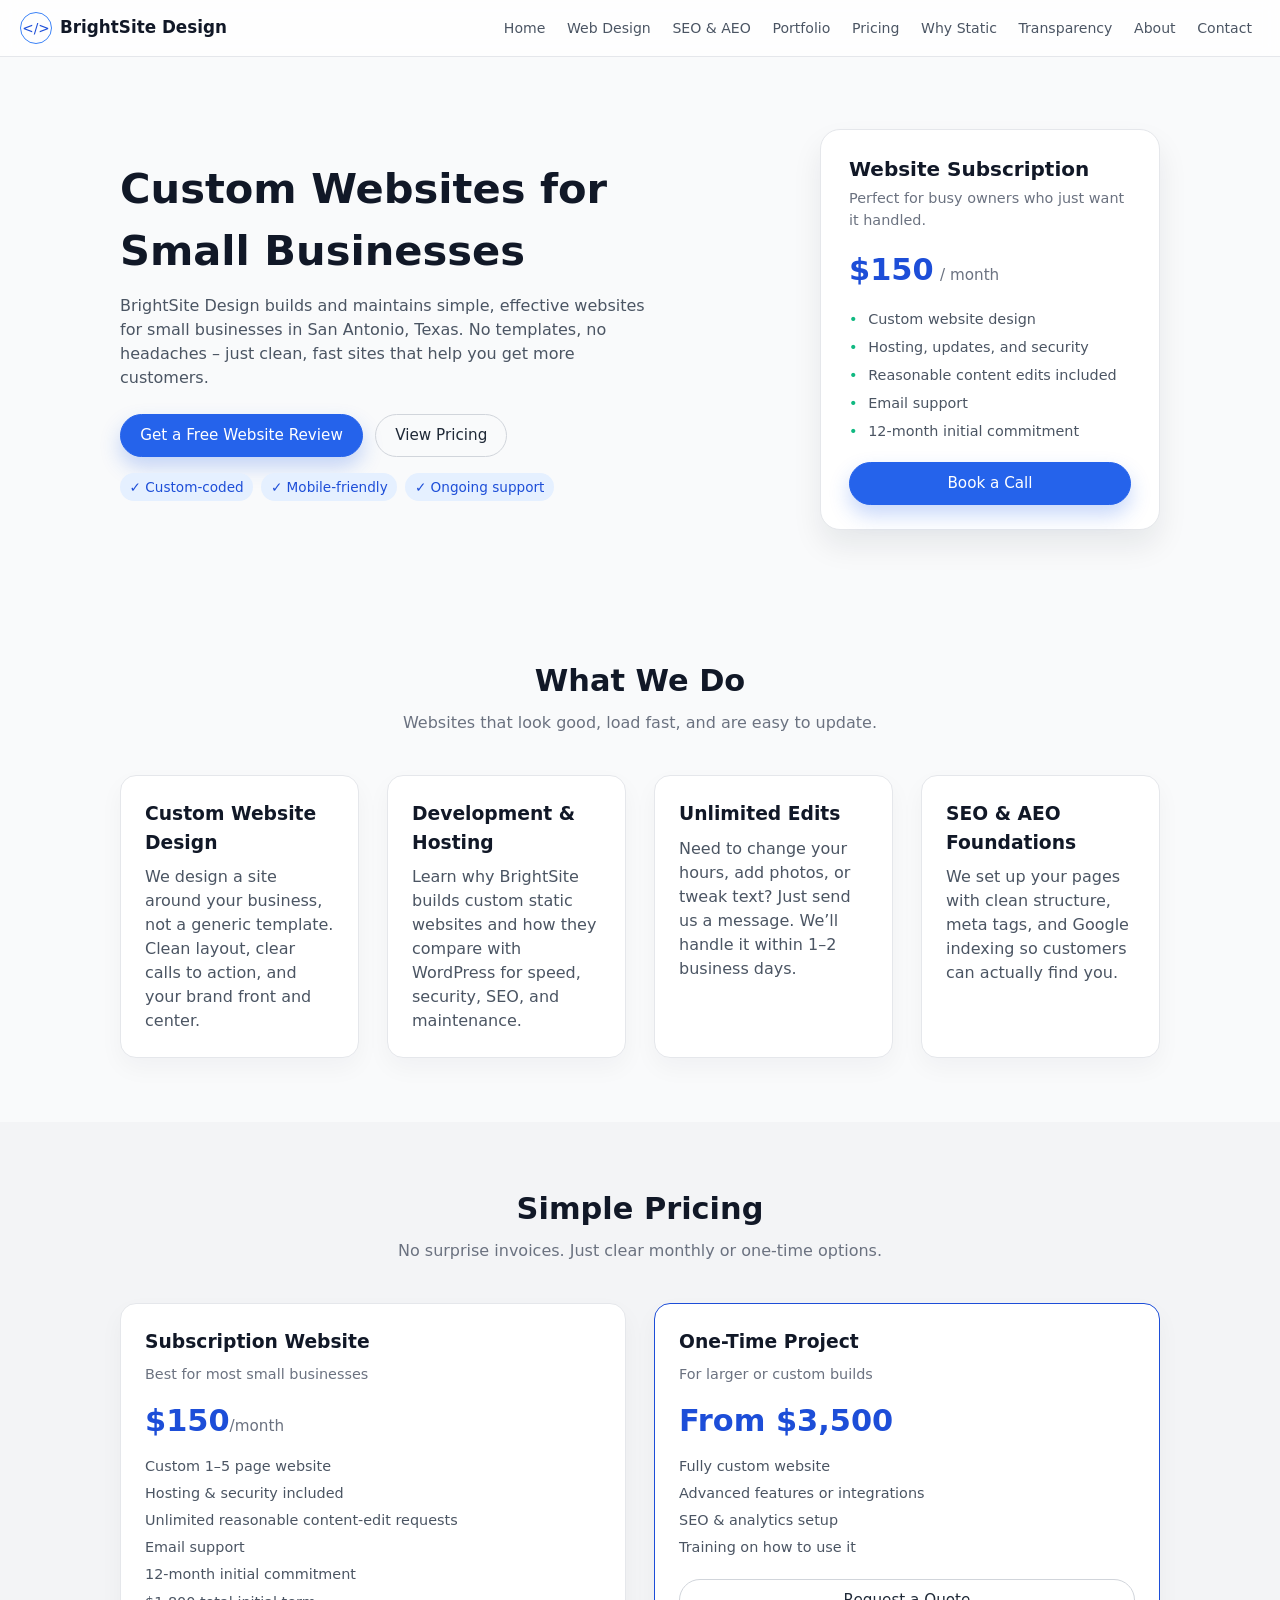
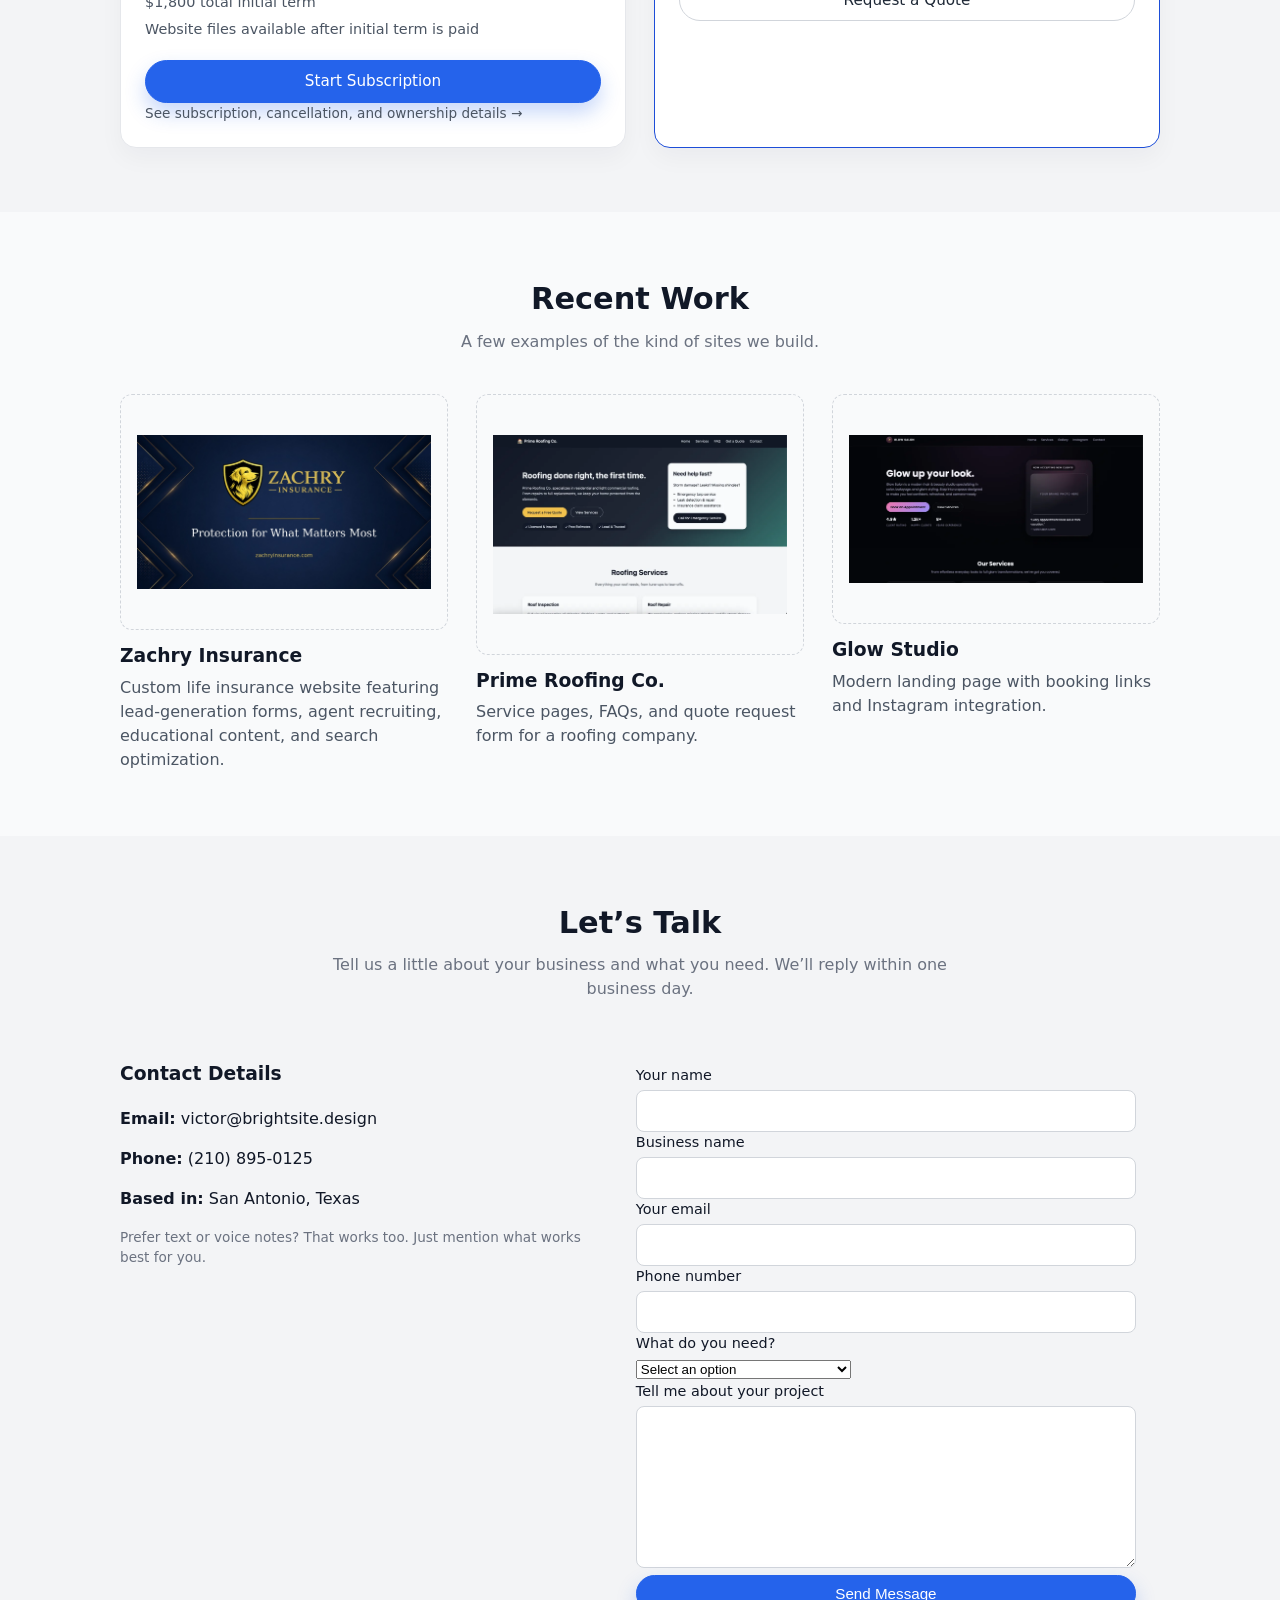
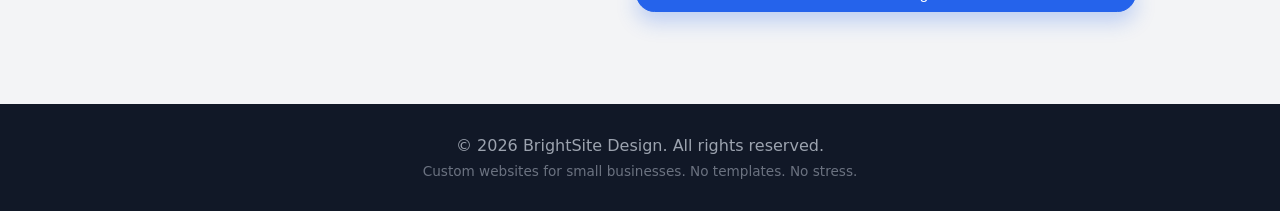
==== index.html @ bee46196 "pricing updated" ====
<!doctype html>
<html lang="en">
<head>
  <link rel="icon" href="/webBiz.svg" type="image/svg+xml">
  <meta charset="utf-8" />
  <meta name="viewport" content="width=device-width, initial-scale=1" />

  <title>BrightSite Design | Custom Websites for Small Businesses</title>
  <meta
    name="description"
    content="Custom websites for small businesses, with hosting, updates, SEO foundations, and direct support from a San Antonio web developer."
  >

  <!-- Canonical URL -->
  <link rel="canonical" href="https://brightsite.design/" />

  <!-- Open Graph / Facebook -->
  <meta property="og:type" content="website">
  <meta property="og:title" content="Small Business Website Design in San Antonio | BrightSite Design">
  <meta
    property="og:description"
    content="Custom websites for small businesses in San Antonio, Texas. Done-for-you design, hosting, and updates on a simple subscription.">
  <meta property="og:url" content="https://brightsite.design/">
  
  <meta property="og:site_name" content="BrightSite Design">
<meta
  property="og:image"
  content="https://brightsite.design/images/brightsite-design-og.jpg">
<meta property="og:image:width" content="1200">
<meta property="og:image:height" content="630">
<meta
  property="og:image:alt"
  content="BrightSite Design — small business website design in San Antonio">

  <!-- Twitter -->
  <meta name="twitter:card" content="summary_large_image">
  <meta name="twitter:title" content="Small Business Website Design in San Antonio | BrightSite Design">
  <meta
    name="twitter:description"
    content="BrightSite Design creates custom, mobile-friendly websites for small businesses in San Antonio, Texas."
  >
  <meta
  name="twitter:image"
  content="https://brightsite.design/images/brightsite-design-og.jpg"
>
<meta
  name="twitter:image:alt"
  content="BrightSite Design — small business website design in San Antonio"
>

  <!-- LocalBusiness structured data -->
<script type="application/ld+json">
{
  "@context": "https://schema.org",
  "@graph": [
    {
      "@type": "Organization",
      "@id": "https://brightsite.design/#organization",
      "name": "BrightSite Design",
      "url": "https://brightsite.design/",
      "logo": {
        "@type": "ImageObject",
        "url": "https://brightsite.design/webBiz.svg"
      },
      "image": "https://brightsite.design/images/brightsite-design-og.jpg",
      "description": "BrightSite Design builds and maintains custom, mobile-friendly websites for small businesses in San Antonio, Texas.",
      "email": "victor@brightsite.design",
      "telephone": "+1-210-895-0125",
      "founder": {
        "@type": "Person",
        "name": "Victor Peña",
        "url": "https://victorpena210.github.io/"
      },
      "areaServed": {
        "@type": "City",
        "name": "San Antonio"
      },
      "sameAs": [
        "https://github.com/victorpena210",
        "https://victorpena210.github.io/"
      ]
    },
    {
      "@type": "WebSite",
      "@id": "https://brightsite.design/#website",
      "url": "https://brightsite.design/",
      "name": "BrightSite Design",
      "publisher": {
        "@id": "https://brightsite.design/#organization"
      },
      "inLanguage": "en-US"
    }
  ]
}
</script>

  <link rel="stylesheet" href="css/styles.css" />
</head>

<body>
  <!-- Header / Nav -->
<header class="site-header">
  <div class="container header-inner">
    <a class="logo" href="/" aria-label="BrightSite Design homepage">
      <span class="logo-mark">&lt;/&gt;</span>
      <span class="logo-text">BrightSite Design</span>
    </a>

    <nav class="nav" aria-label="Main navigation">
      <button
        class="nav-toggle"
        type="button"
        aria-label="Toggle navigation"
        aria-expanded="false"
        aria-controls="primary-navigation"
      >
        ☰
      </button>

      <ul class="nav-links" id="primary-navigation">
        <li><a href="/">Home</a></li>
        <li><a href="/web-design-san-antonio">Web Design</a></li>
        <li><a href="/seo-aeo-keyword-research">SEO &amp; AEO</a></li>
        <li><a href="/#portfolio">Portfolio</a></li>
        <li><a href="/pricing">Pricing</a></li>
        <li><a href="/wordpress-vs-static-websites">Why Static</a></li>
        <li><a href="/website-technology-transparency">Transparency</a></li>
        <li><a href="/about">About</a></li>
        <li><a href="/#contact">Contact</a></li>
      </ul>
    </nav>
  </div>
</header>

  <!-- Hero Section -->
  <section id="hero" class="hero">
    <div class="container hero-inner">
      <div class="hero-text">
  <h1>Custom Websites for Small Businesses</h1>       
        <p>
          BrightSite Design builds and maintains simple, effective websites for
          small businesses in San Antonio, Texas. No templates, no headaches –
          just clean, fast sites that help you get more customers.
        </p>

        <div class="hero-actions">
          <a href="#contact" class="btn btn-primary">Get a Free Website Review</a>
          <a href="#pricing" class="btn btn-outline">View Pricing</a>
        </div>
        <div class="hero-badges">
          <span>✓ Custom-coded</span>
          <span>✓ Mobile-friendly</span>
          <span>✓ Ongoing support</span>
        </div>
      </div>

      <div class="hero-card">
        <div class="hero-card-header">
          <h2>Website Subscription</h2>
          <p>Perfect for busy owners who just want it handled.</p>
        </div>
        <div class="hero-card-price">
          <span class="price">$150</span>
          <span class="price-term">/ month</span>
        </div>
        <ul class="hero-card-list">
          <li>Custom website design</li>
          <li>Hosting, updates, and security</li>
          <li>Reasonable content edits included</li>
          <li>Email support</li>
          <li>12-month initial commitment</li>
        </ul>
        <a href="#contact" class="btn btn-primary btn-full">Book a Call</a>
      </div>
    </div>
  </section>

  <!-- Services Section -->
  <section id="services" class="section">
    <div class="container">
      <h2 class="section-title">What We Do</h2>
      <p class="section-subtitle">
        Websites that look good, load fast, and are easy to update.
      </p>

      <div class="grid services-grid">
        <div class="card">
        <h3>
          <a href="/web-design-san-antonio">
            Custom Website Design
          </a>
      </h3>
          <p>
            We design a site around your business, not a generic template.
            Clean layout, clear calls to action, and your brand front and center.
          </p>
        </div>
        <div class="card">
          <h3>
            <a href="/wordpress-vs-static-websites">
              Development &amp; Hosting
            </a>
          </h3>
          <p>
            Learn why BrightSite builds custom static websites and how they
            compare with WordPress for speed, security, SEO, and maintenance.
          </p>
        </div>
        <div class="card">
          <h3>Unlimited Edits</h3>
          <p>
            Need to change your hours, add photos, or tweak text?
            Just send us a message. We’ll handle it within 1–2 business days.
          </p>
        </div>
        <div class="card">
          <h3>
            <a href="/seo-aeo-keyword-research">
              SEO &amp; AEO Foundations
            </a>
          </h3>
          <p>
            We set up your pages with clean structure, meta tags, and Google
            indexing so customers can actually find you.
          </p>
        </div>
      </div>
    </div>
  </section>

  <!-- Pricing Section -->
  <section id="pricing" class="section section-muted">
    <div class="container">
      <h2 class="section-title">Simple Pricing</h2>
      <p class="section-subtitle">
        No surprise invoices. Just clear monthly or one-time options.
      </p>

      <div class="grid pricing-grid">
        <div class="card">
          <h3>Subscription Website</h3>
          <div class="pricing-tagline">Best for most small businesses</div>
          <div class="pricing-amount">
            <span class="price">$150</span><span class="price-term">/month</span>
          </div>
          <ul class="pricing-list">
            <li>Custom 1–5 page website</li>
            <li>Hosting &amp; security included</li>
            <li>Unlimited reasonable content-edit requests</li>
            <li>Email support</li>
            <li>12-month initial commitment</li>
            <li>$1,800 total initial term</li>
            <li>Website files available after initial term is paid</li>
          </ul>

          <a href="/#contact" class="btn btn-primary btn-full">
            Start Subscription
          </a>

          <p class="small">
            <a href="/pricing">See subscription, cancellation, and ownership details →</a>
          </p>
        </div>

        <div class="card card-highlight">
          <h3>One-Time Project</h3>
          <div class="pricing-tagline">For larger or custom builds</div>
          <div class="pricing-amount">
            <span class="price">From $3,500</span>
          </div>
          <ul class="pricing-list">
            <li>Fully custom website</li>
            <li>Advanced features or integrations</li>
            <li>SEO & analytics setup</li>
            <li>Training on how to use it</li>
          </ul>
          <a href="#contact" class="btn btn-outline btn-full">Request a Quote</a>
        </div>
      </div>
    </div>
  </section>

  <!-- Portfolio Section -->
  <section id="portfolio" class="section">
    <div class="container">
      <h2 class="section-title">Recent Work</h2>
      <p class="section-subtitle">
        A few examples of the kind of sites we build.
      </p>

      <div class="grid portfolio-grid">
<div class="portfolio-item">
  <div class="portfolio-thumb">
    <a
      href="https://zachryinsurance.com/"
      target="_blank"
      rel="noopener noreferrer"
      aria-label="Visit the Zachry Insurance website"
    >
    <img
      src="images/zachry-insurance-og.jpg"
      alt="Zachry Insurance website designed by BrightSite Design"
      width="1200"
      height="630"
      loading="lazy"
      decoding="async"
    >
    </a>
  </div>

  <h3>
    <a
      href="https://zachryinsurance.com/"
      target="_blank"
      rel="noopener noreferrer"
    >
      Zachry Insurance
    </a>
  </h3>

  <p>
    Custom life insurance website featuring lead-generation forms,
    agent recruiting, educational content, and search optimization.
  </p>
</div>
        <div class="portfolio-item">
          <div class="portfolio-thumb">
            <a href="https://victorpena210.github.io/projects/roofingBiz/">
        <img
          src="images/prime-roofing.webp"
          alt="Prime Roofing Co. website designed by BrightSite Design"
          width="1200"
          height="730"
          loading="lazy"
          decoding="async"
        >
            </a>
          </div>
          <h3><a href="https://victorpena210.github.io/projects/roofingBiz/">Prime Roofing Co.</a></h3>
          <p>Service pages, FAQs, and quote request form for a roofing company.</p>
        </div>
        <div class="portfolio-item">
          <div class="portfolio-thumb">
            <a href="https://victorpena210.github.io/projects/glowSalon/index.html">
        <img
          src="images/glow-studio.webp"
          alt="Glow Studio website designed by BrightSite Design"
          width="1200"
          height="606"
          loading="lazy"
          decoding="async"
        >
            </a>
          </div>
          <h3><a href="https://victorpena210.github.io/projects/glowSalon/index.html">Glow Studio</a></h3>
          <p>Modern landing page with booking links and Instagram integration.</p>
        </div>
      </div>
    </div>
  </section>

  <!-- Contact Section -->
<section id="contact" class="section section-muted">
  <div class="container">
    <h2 class="section-title">Let’s Talk</h2>

    <p class="section-subtitle">
      Tell us a little about your business and what you need.
      We’ll reply within one business day.
    </p>

    <div class="grid contact-grid">
      <div>
        <h3>Contact Details</h3>
        <p><strong>Email:</strong> victor@brightsite.design</p>
        <p><strong>Phone:</strong> (210) 895-0125</p>
        <p><strong>Based in:</strong> San Antonio, Texas</p>

        <p class="small">
          Prefer text or voice notes? That works too.
          Just mention what works best for you.
        </p>
      </div>

      <form
        name="contact"
        method="POST"
        data-netlify="true"
        data-netlify-honeypot="bot-field"
        class="contact-form"
      >
        <input type="hidden" name="form-name" value="contact">

        <p hidden>
          <label>
            Don’t fill this out:
            <input name="bot-field">
          </label>
        </p>

        <label for="contact-name">Your name</label>
        <input
          type="text"
          id="contact-name"
          name="name"
          autocomplete="name"
          required
        >

        <label for="contact-business">Business name</label>
        <input
          type="text"
          id="contact-business"
          name="business"
          autocomplete="organization"
        >

        <label for="contact-email">Your email</label>
        <input
          type="email"
          id="contact-email"
          name="email"
          autocomplete="email"
          required
        >

        <label for="contact-phone">Phone number</label>
        <input
          type="tel"
          id="contact-phone"
          name="phone"
          autocomplete="tel"
        >

        <label for="contact-service">What do you need?</label>
        <select id="contact-service" name="service">
          <option value="">Select an option</option>
          <option value="New website">New website</option>
          <option value="Website redesign">Website redesign</option>
          <option value="Website maintenance">Website maintenance</option>
          <option value="SEO, AEO and keyword research">SEO, AEO &amp; Keyword Research</option>
          <option value="Other">Other</option>
        </select>

        <label for="contact-message">
          Tell me about your project
        </label>
        <textarea
          id="contact-message"
          name="message"
          rows="6"
          required
        ></textarea>

        <button type="submit" class="btn btn-primary btn-full">
          Send Message
        </button>
      </form>
    </div>
  </div>
</section>

<footer class="site-footer">
  <div class="container footer-inner">

    <p>
      © <span id="year">2026</span> BrightSite Design.
      All rights reserved.
    </p>

    <p class="small">
      Custom websites for small businesses. No templates. No stress.
    </p>

  </div>
</footer>

<script src="/js/script.js"></script>

</body>
</html>
---- css/styles.css ----
/* Reset-ish */
*,
*::before,
*::after {
  box-sizing: border-box;
}

body {
  margin: 0;
  font-family: system-ui, -apple-system, BlinkMacSystemFont, "Segoe UI",
    sans-serif;
  color: #111827;
  background-color: #f9fafb;
  line-height: 1.5;
}

img {
  max-width: 100%;
  height: auto;
  display: block;
}

a {
  color: inherit;
  text-decoration: none;
}

main p a:not(.btn) {
  color: #2563eb;
  text-decoration: underline;
  text-underline-offset: 3px;
}

main p a:not(.btn):hover,
main p a:not(.btn):focus-visible {
  color: #1d4ed8;
}

.card h3 a:hover,
.card h3 a:focus-visible {
  color: #2563eb;
}

/* Layout helpers */

.container {
  width: 100%;
  max-width: 1080px;
  margin: 0 auto;
  padding: 0 1.25rem;
}

.section {
  padding: 4rem 0;
}

.section-muted {
  background-color: #f3f4f6;
}

.section-title {
  font-size: 1.9rem;
  text-align: center;
  margin: 0 0 0.5rem;
}

.section-subtitle {
  text-align: center;
  color: #6b7280;
  margin: 0 0 2.5rem;
  max-width: 640px;
  margin-left: auto;
  margin-right: auto;
}

.grid {
  display: grid;
  gap: 1.75rem;
}

/* Header / Nav */

.site-header {
  position: sticky;
  top: 0;
  z-index: 20;
  background-color: #ffffffcc;
  backdrop-filter: blur(8px);
  border-bottom: 1px solid #e5e7eb;
}

.header-inner {
  display: flex;
  align-items: center;
  justify-content: space-between;
  padding: 0.75rem 1.25rem;
}

.logo {
  display: flex;
  align-items: center;
  gap: 0.5rem;
}

.logo-mark {
  display: inline-flex;
  align-items: center;
  justify-content: center;
  width: 32px;
  height: 32px;
  border-radius: 999px;
  border: 1px solid #3b82f6;
  font-size: 0.85rem;
  color: #1d4ed8;
}

.logo-text {
  font-weight: 600;
  font-size: 1.05rem;
}

.nav {
  position: relative;
}

.nav-links {
  list-style: none;
  display: flex;
  align-items: center;
  gap: 1rem;
  margin: 0;
  padding: 0;
}

.nav-links a {
  font-size: 0.95rem;
  color: #4b5563;
  padding: 0.25rem 0.5rem;
  border-radius: 999px;
  transition: background-color 0.15s ease, color 0.15s ease;
}

.nav-links a:hover {
  background-color: #e5e7eb;
  color: #111827;
}

.nav-toggle {
  display: none;
  background: none;
  border: none;
  font-size: 1.4rem;
  cursor: pointer;
}

/* Hero */

.hero {
  padding: 4.5rem 0 4rem;
}

.hero-inner {
  display: grid;
  gap: 2.5rem;
  align-items: center;
}

.hero-text h1 {
  font-size: clamp(2.1rem, 4vw, 2.6rem);
  margin: 0 0 0.75rem;
}

.hero-text p {
  margin: 0 0 1.5rem;
  color: #4b5563;
  max-width: 540px;
}

.hero-actions {
  display: flex;
  flex-wrap: wrap;
  gap: 0.75rem;
  margin-bottom: 1rem;
}

.hero-badges {
  display: flex;
  flex-wrap: wrap;
  gap: 0.5rem;
  font-size: 0.85rem;
  color: #4b5563;
}

.hero-badges span {
  background-color: #e5f0ff;
  color: #1d4ed8;
  padding: 0.25rem 0.6rem;
  border-radius: 999px;
}

/* Hero Card */

.hero-card {
  background-color: #ffffff;
  border-radius: 1.25rem;
  border: 1px solid #e5e7eb;
  padding: 1.5rem 1.75rem;
  box-shadow: 0 16px 30px rgba(15, 23, 42, 0.08);
  max-width: 340px;
  margin-left: auto;
}

.hero-card-header h2 {
  margin: 0 0 0.25rem;
  font-size: 1.25rem;
}

.hero-card-header p {
  margin: 0;
  color: #6b7280;
  font-size: 0.9rem;
}

.hero-card-price {
  display: flex;
  align-items: baseline;
  gap: 0.4rem;
  margin: 1rem 0;
}

.price {
  font-size: 1.9rem;
  font-weight: 700;
  color: #1d4ed8;
}

.price-term {
  color: #6b7280;
  font-size: 0.95rem;
}

.hero-card-list {
  list-style: none;
  padding: 0;
  margin: 0 0 1.25rem;
  font-size: 0.9rem;
  color: #4b5563;
}

.hero-card-list li {
  position: relative;
  padding-left: 1.2rem;
  margin-bottom: 0.4rem;
}

.hero-card-list li::before {
  content: "•";
  position: absolute;
  left: 0;
  top: 0;
  color: #10b981;
}

/* Cards */

.card {
  background-color: #ffffff;
  border-radius: 1rem;
  padding: 1.5rem;
  border: 1px solid #e5e7eb;
  box-shadow: 0 10px 25px rgba(15, 23, 42, 0.04);
}

.card h3 {
  margin-top: 0;
  margin-bottom: 0.5rem;
}

.card p {
  margin: 0;
  color: #4b5563;
}

.card-highlight {
  border-color: #1d4ed8;
}

/* Services */

.services-grid {
  grid-template-columns: repeat(auto-fit, minmax(220px, 1fr));
}

/* Pricing */

.pricing-grid {
  grid-template-columns: repeat(auto-fit, minmax(260px, 1fr));
}

.pricing-tagline {
  font-size: 0.9rem;
  color: #6b7280;
  margin-bottom: 0.75rem;
}

.pricing-amount {
  margin-bottom: 0.75rem;
}

.pricing-list {
  list-style: none;
  padding: 0;
  margin: 0 0 1.25rem;
  font-size: 0.9rem;
  color: #4b5563;
}

.pricing-list li {
  margin-bottom: 0.35rem;
}

/* Portfolio */

.portfolio-grid {
  grid-template-columns: repeat(auto-fit, minmax(220px, 1fr));
}

.portfolio-item h3 {
  margin: 0.75rem 0 0.35rem;
}

.portfolio-item p {
  margin: 0;
  color: #4b5563;
}

.portfolio-thumb {
  border-radius: 0.75rem;
  border: 1px dashed #d1d5db;
  padding: 2.5rem 1rem;
  text-align: center;
  font-size: 0.95rem;
  color: #6b7280;
}

/* Contact */

.contact-grid {
  grid-template-columns: minmax(0, 1.1fr) minmax(0, 1.3fr);
  align-items: flex-start;
}

.contact-form {
  padding: 1.5rem 1.5rem 1.75rem;
}

.form-group {
  margin-bottom: 0.9rem;
}

label {
  display: block;
  font-size: 0.9rem;
  margin-bottom: 0.2rem;
  color: #111827;
}

input,
textarea {
  width: 100%;
  border-radius: 0.5rem;
  border: 1px solid #d1d5db;
  padding: 0.5rem 0.6rem;
  font: inherit;
  outline: none;
  transition: border-color 0.15s ease, box-shadow 0.15s ease;
}

input:focus,
textarea:focus {
  border-color: #2563eb;
  box-shadow: 0 0 0 1px #bfdbfe;
}

textarea {
  resize: vertical;
}

.form-status {
  margin-top: 0.6rem;
  font-size: 0.85rem;
  color: #10b981;
}

.form-status.error {
  color: #dc2626;
}

.small {
  font-size: 0.85rem;
  color: #6b7280;
}

/* Buttons */

.btn {
  display: inline-flex;
  align-items: center;
  justify-content: center;
  padding: 0.55rem 1.2rem;
  border-radius: 999px;
  border: 1px solid transparent;
  font-size: 0.95rem;
  font-weight: 500;
  cursor: pointer;
  transition: background-color 0.15s ease, color 0.15s ease,
    border-color 0.15s ease, box-shadow 0.15s ease;
}

.btn-primary {
  background-color: #2563eb;
  color: #ffffff;
  border-color: #2563eb;
  box-shadow: 0 10px 20px rgba(37, 99, 235, 0.25);
}

.btn-primary:hover {
  background-color: #1d4ed8;
  border-color: #1d4ed8;
}

.btn-outline {
  background-color: transparent;
  color: #1f2937;
  border-color: #d1d5db;
}

.btn-outline:hover {
  background-color: #e5e7eb;
}

.btn-full {
  width: 100%;
}

/* Footer */

.site-footer {
  padding: 1.75rem 0;
  background-color: #111827;
  color: #9ca3af;
}

.footer-inner {
  text-align: center;
}

.footer-inner p {
  margin: 0.15rem 0;
}

/* Responsive */

@media (min-width: 768px) {
  .hero-inner {
    grid-template-columns: minmax(0, 1.4fr) minmax(0, 1fr);
  }
}

@media (max-width: 768px) {
  .nav-toggle {
    display: inline-block;
  }

  .nav-links {
    position: absolute;
    top: 110%;
    right: 0;
    flex-direction: column;
    align-items: flex-start;
    background-color: #ffffff;
    border-radius: 0.75rem;
    border: 1px solid #e5e7eb;
    padding: 0.75rem;
    min-width: 180px;
    box-shadow: 0 12px 25px rgba(15, 23, 42, 0.12);
    display: none;
  }

  .nav-links.show {
    display: flex;
  }

  .header-inner {
    padding-inline: 1rem;
  }

  .hero {
    padding-top: 3.5rem;
  }

  .contact-grid {
    grid-template-columns: 1fr;
  }

  .hero-card {
    margin: 0 auto;
  }
}

  /* About section */
.about-inner {
  display: grid;
  grid-template-columns: 280px 1fr;
  align-items: center;
  gap: 3rem;
  max-width: 900px;
}

.about-photo-wrapper {
  width: 100%;
  max-width: 280px;
  margin: 0 auto;
}

.about-photo {
  display: block;
  width: 100%;
  height: 350px;
  object-fit: cover;
  object-position: center 30%;
  border: 4px solid #ffffff;
  border-radius: 24px;
  box-shadow: 0 16px 35px rgba(17, 24, 39, 0.18);
}

.about-content p {
  color: #4b5563;
  line-height: 1.7;
}

.about-label {
  color: #2563eb !important;
  font-size: 0.85rem;
  font-weight: 700;
  letter-spacing: 0.08em;
  text-transform: uppercase;
}

@media (max-width: 768px) {
  .about-inner {
    grid-template-columns: 1fr;
    gap: 2rem;
    text-align: center;
  }

  .about-photo-wrapper {
    max-width: 220px;
  }

  .about-photo {
    height: 275px;
  }
}

/* Consistent responsive navigation */

.header-inner {
  max-width: 1280px;
}

.logo {
  flex-shrink: 0;
}

.nav-links {
  gap: 0.35rem;
}

.nav-links a {
  font-size: 0.88rem;
  white-space: nowrap;
}

@media (max-width: 1050px) {
  .nav-toggle {
    display: inline-flex;
    align-items: center;
    justify-content: center;
  }

  .nav-links {
    position: absolute;
    top: calc(100% + 0.75rem);
    right: 0;
    display: none;
    flex-direction: column;
    align-items: stretch;
    gap: 0.15rem;
    width: min(260px, calc(100vw - 2rem));
    max-height: calc(100vh - 90px);
    overflow-y: auto;
    padding: 0.75rem;
    background-color: #ffffff;
    border: 1px solid #e5e7eb;
    border-radius: 0.75rem;
    box-shadow: 0 12px 25px rgba(15, 23, 42, 0.12);
  }

  .nav-links.show {
    display: flex;
  }

  .nav-links li,
  .nav-links a {
    width: 100%;
  }

  .nav-links a {
    display: block;
    padding: 0.6rem 0.75rem;
  }
}

/* Article authorship, dates, citations, and sources */

.article-meta {
  margin: 1rem 0 1.5rem;
  padding-left: 1rem;
  border-left: 3px solid #60a5fa;
  color: #4b5563;
  font-size: 0.95rem;
}

.article-meta p {
  margin: 0.2rem 0;
}

.article-meta a,
.source-list a {
  color: #1d4ed8;
  font-weight: 600;
  text-decoration: underline;
  text-underline-offset: 0.15em;
}

.citation-link {
  margin-left: 0.15rem;
  color: #1d4ed8;
  font-weight: 700;
  text-decoration: none;
}

.citation-link:hover,
.citation-link:focus {
  text-decoration: underline;
}

.article-sources {
  max-width: 840px;
  margin-top: 2rem;
}

.source-list {
  margin: 1.5rem 0 0;
  padding-left: 1.5rem;
  color: #4b5563;
}

.source-list li {
  margin-bottom: 0.75rem;
  line-height: 1.65;
}
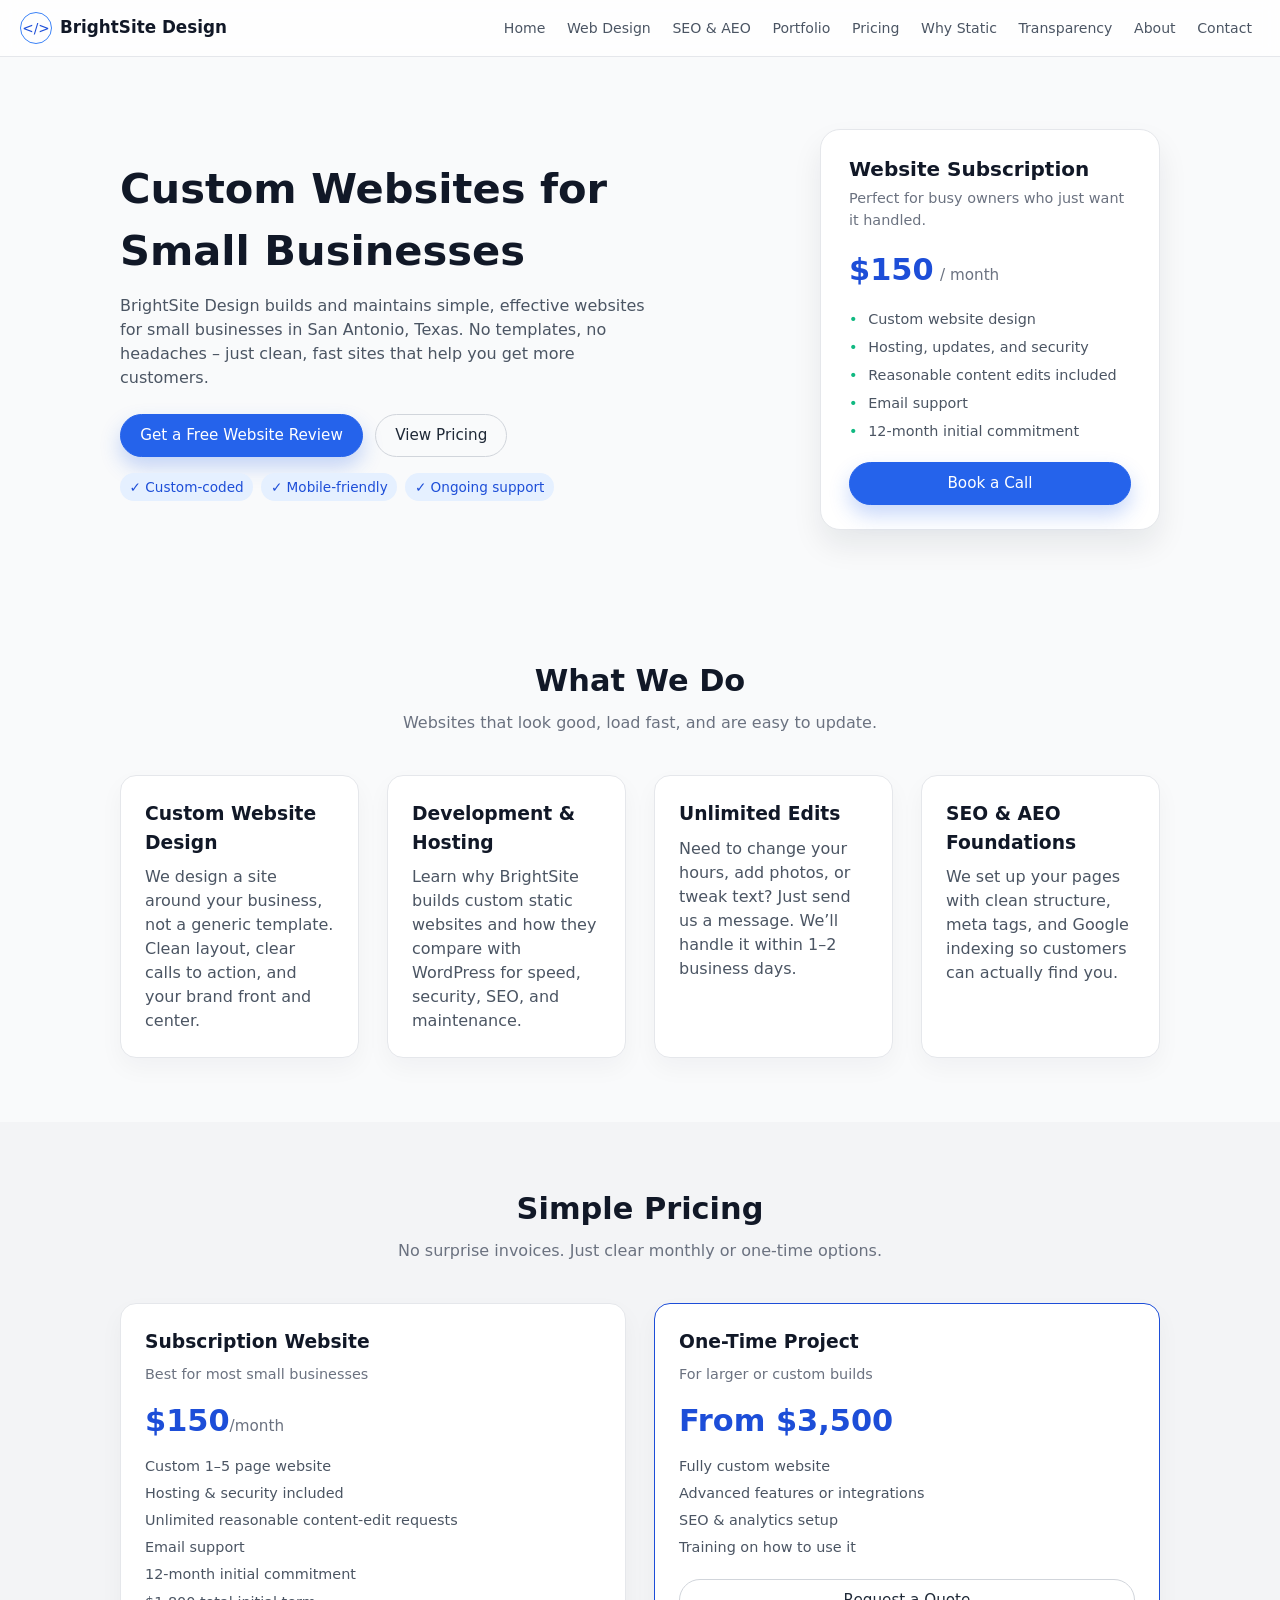
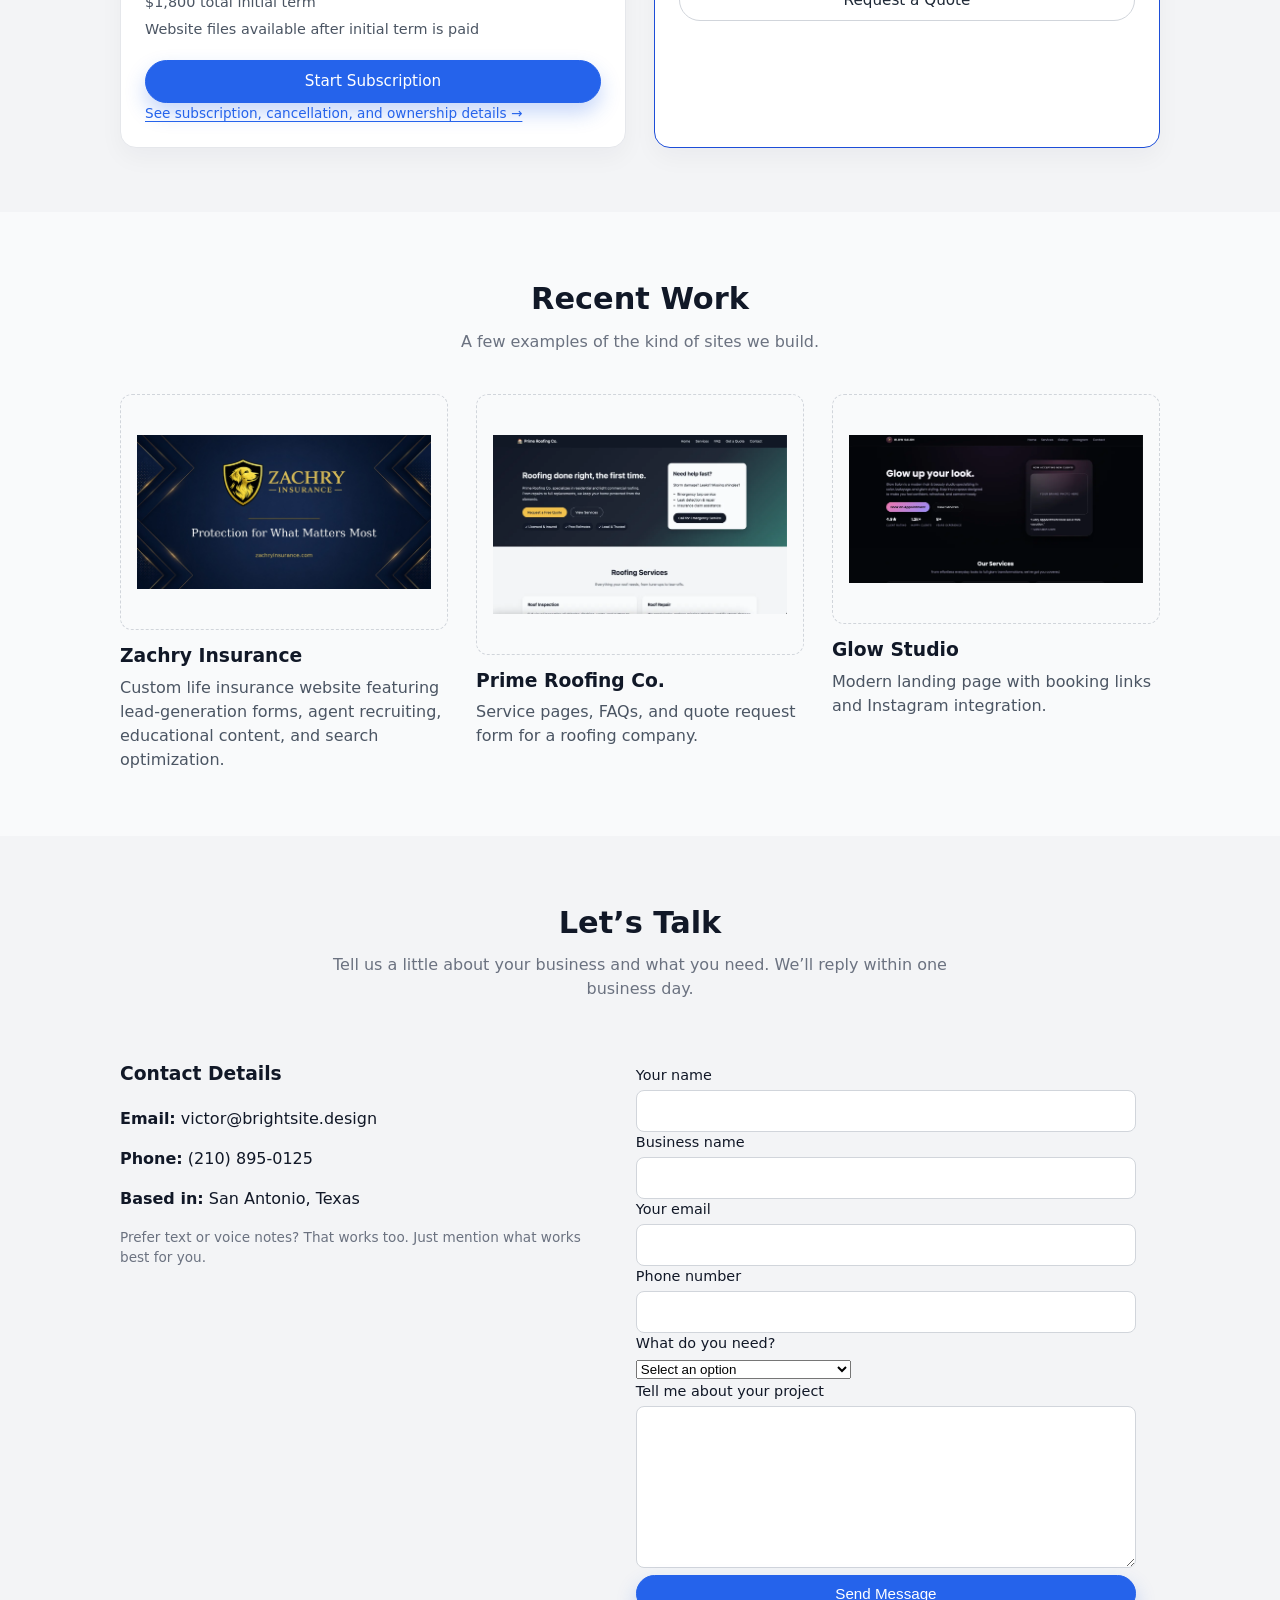
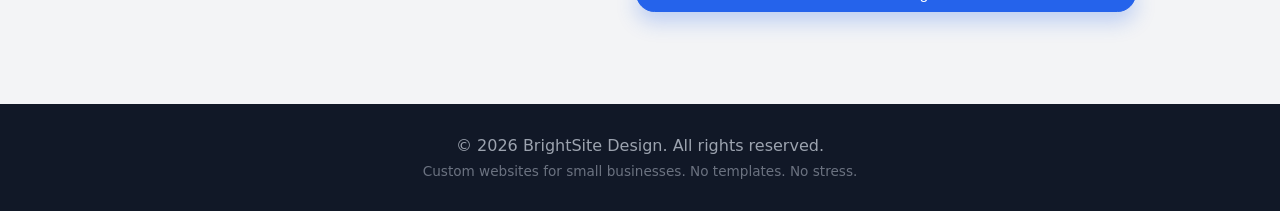
==== commit b7967b88: "Fix BrightSite site cleanup and consistency issues" ====
--- a/index.html
+++ b/index.html
@@ -132,6 +132,7 @@
   </div>
 </header>
 
+<main>
   <!-- Hero Section -->
   <section id="hero" class="hero">
     <div class="container hero-inner">
@@ -460,6 +461,8 @@
   </div>
 </section>
 
+</main>
+
 <footer class="site-footer">
   <div class="container footer-inner">
 
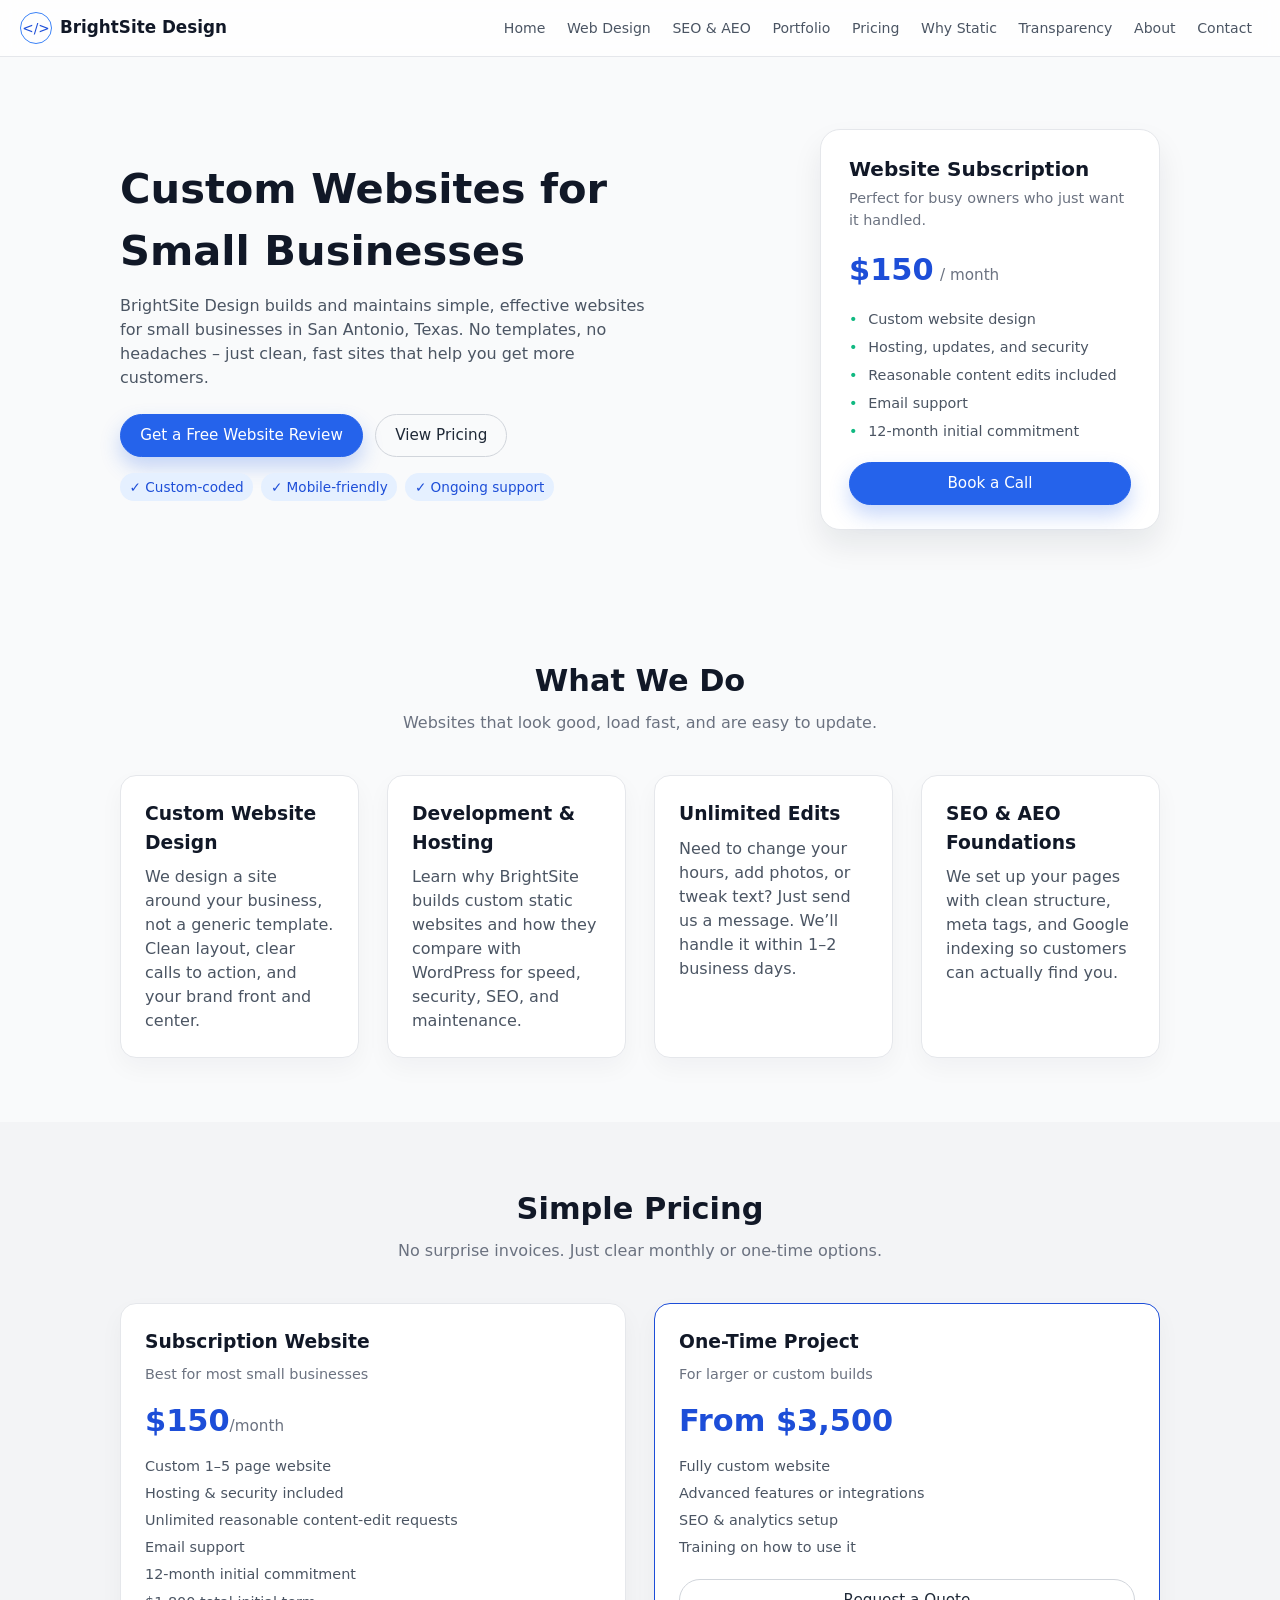
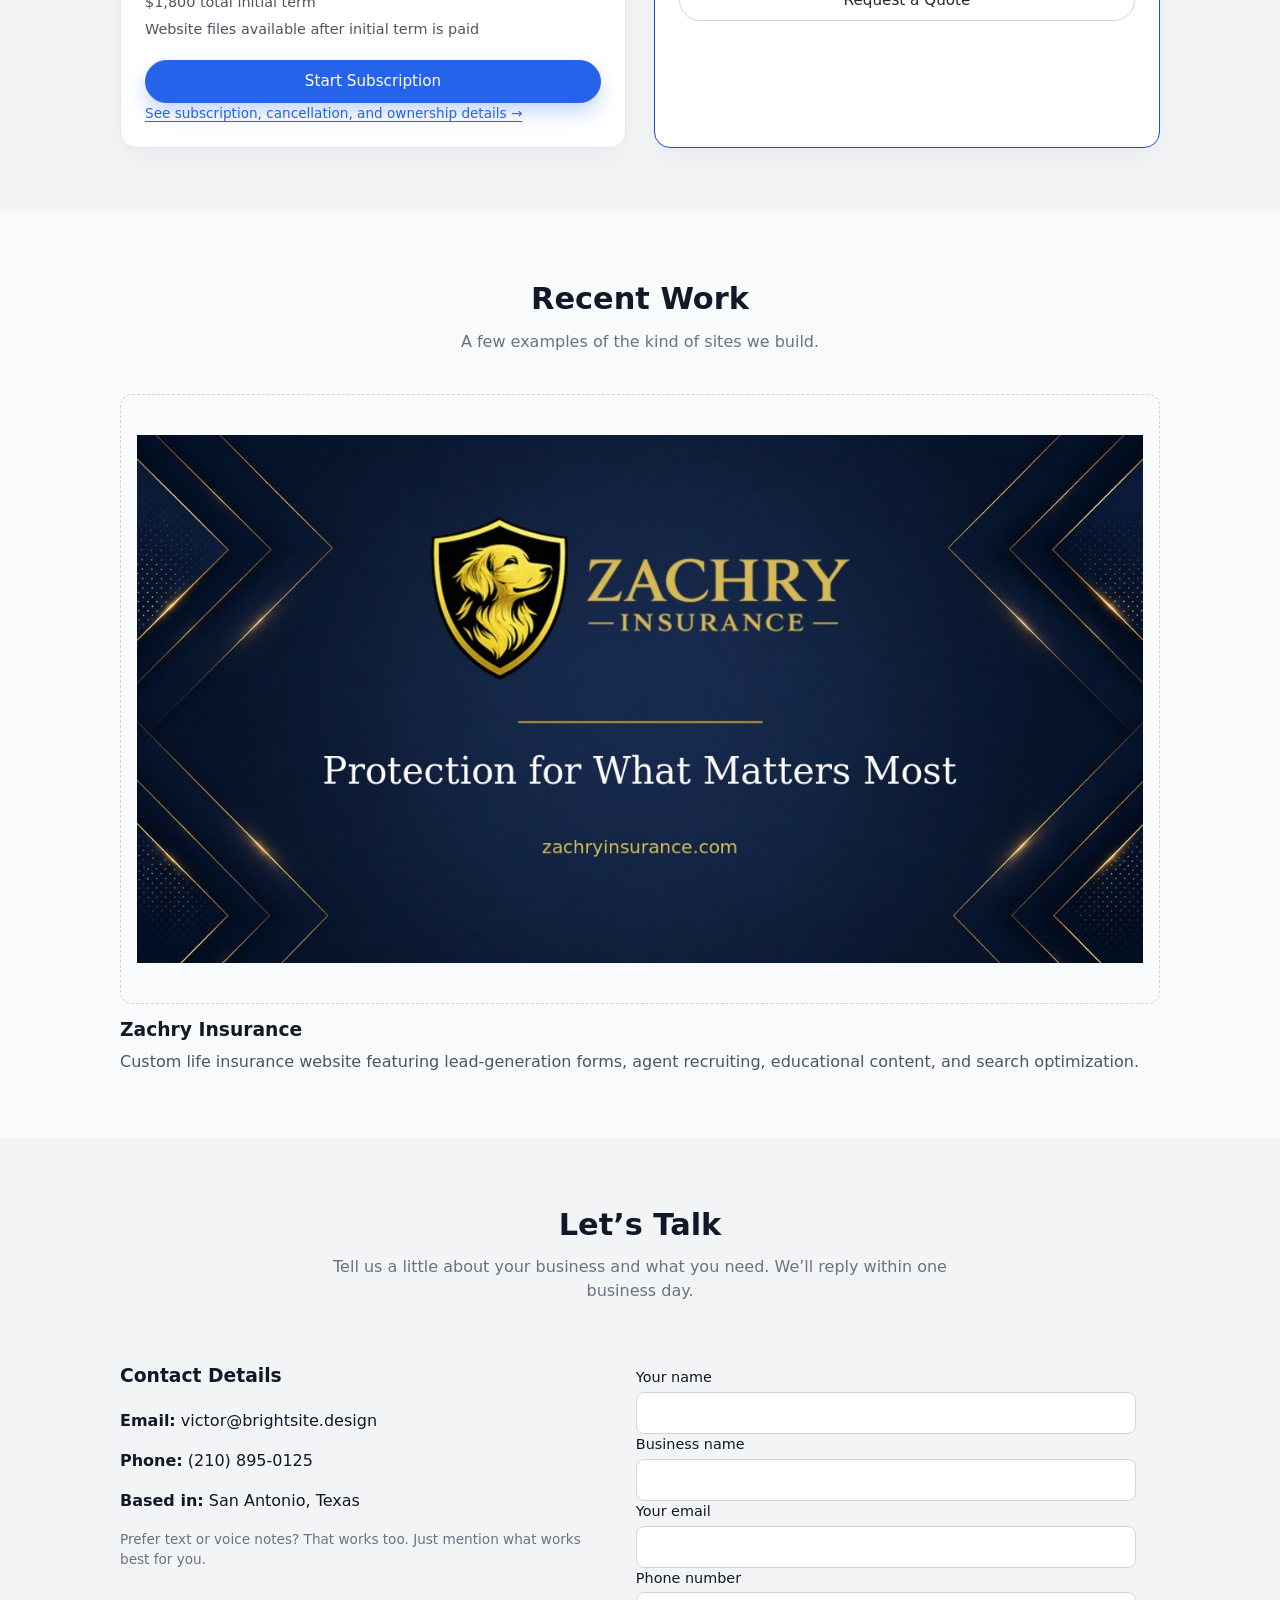
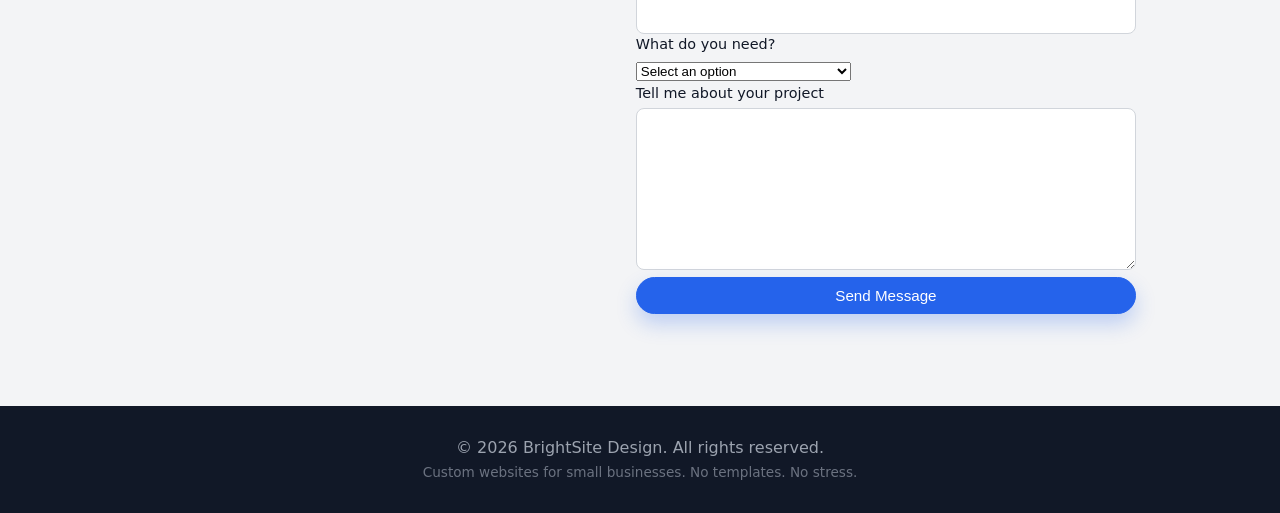
==== commit 2d582e20: "updated portfolio" ====
--- a/index.html
+++ b/index.html
@@ -324,38 +324,6 @@
     agent recruiting, educational content, and search optimization.
   </p>
 </div>
-        <div class="portfolio-item">
-          <div class="portfolio-thumb">
-            <a href="https://victorpena210.github.io/projects/roofingBiz/">
-        <img
-          src="images/prime-roofing.webp"
-          alt="Prime Roofing Co. website designed by BrightSite Design"
-          width="1200"
-          height="730"
-          loading="lazy"
-          decoding="async"
-        >
-            </a>
-          </div>
-          <h3><a href="https://victorpena210.github.io/projects/roofingBiz/">Prime Roofing Co.</a></h3>
-          <p>Service pages, FAQs, and quote request form for a roofing company.</p>
-        </div>
-        <div class="portfolio-item">
-          <div class="portfolio-thumb">
-            <a href="https://victorpena210.github.io/projects/glowSalon/index.html">
-        <img
-          src="images/glow-studio.webp"
-          alt="Glow Studio website designed by BrightSite Design"
-          width="1200"
-          height="606"
-          loading="lazy"
-          decoding="async"
-        >
-            </a>
-          </div>
-          <h3><a href="https://victorpena210.github.io/projects/glowSalon/index.html">Glow Studio</a></h3>
-          <p>Modern landing page with booking links and Instagram integration.</p>
-        </div>
       </div>
     </div>
   </section>
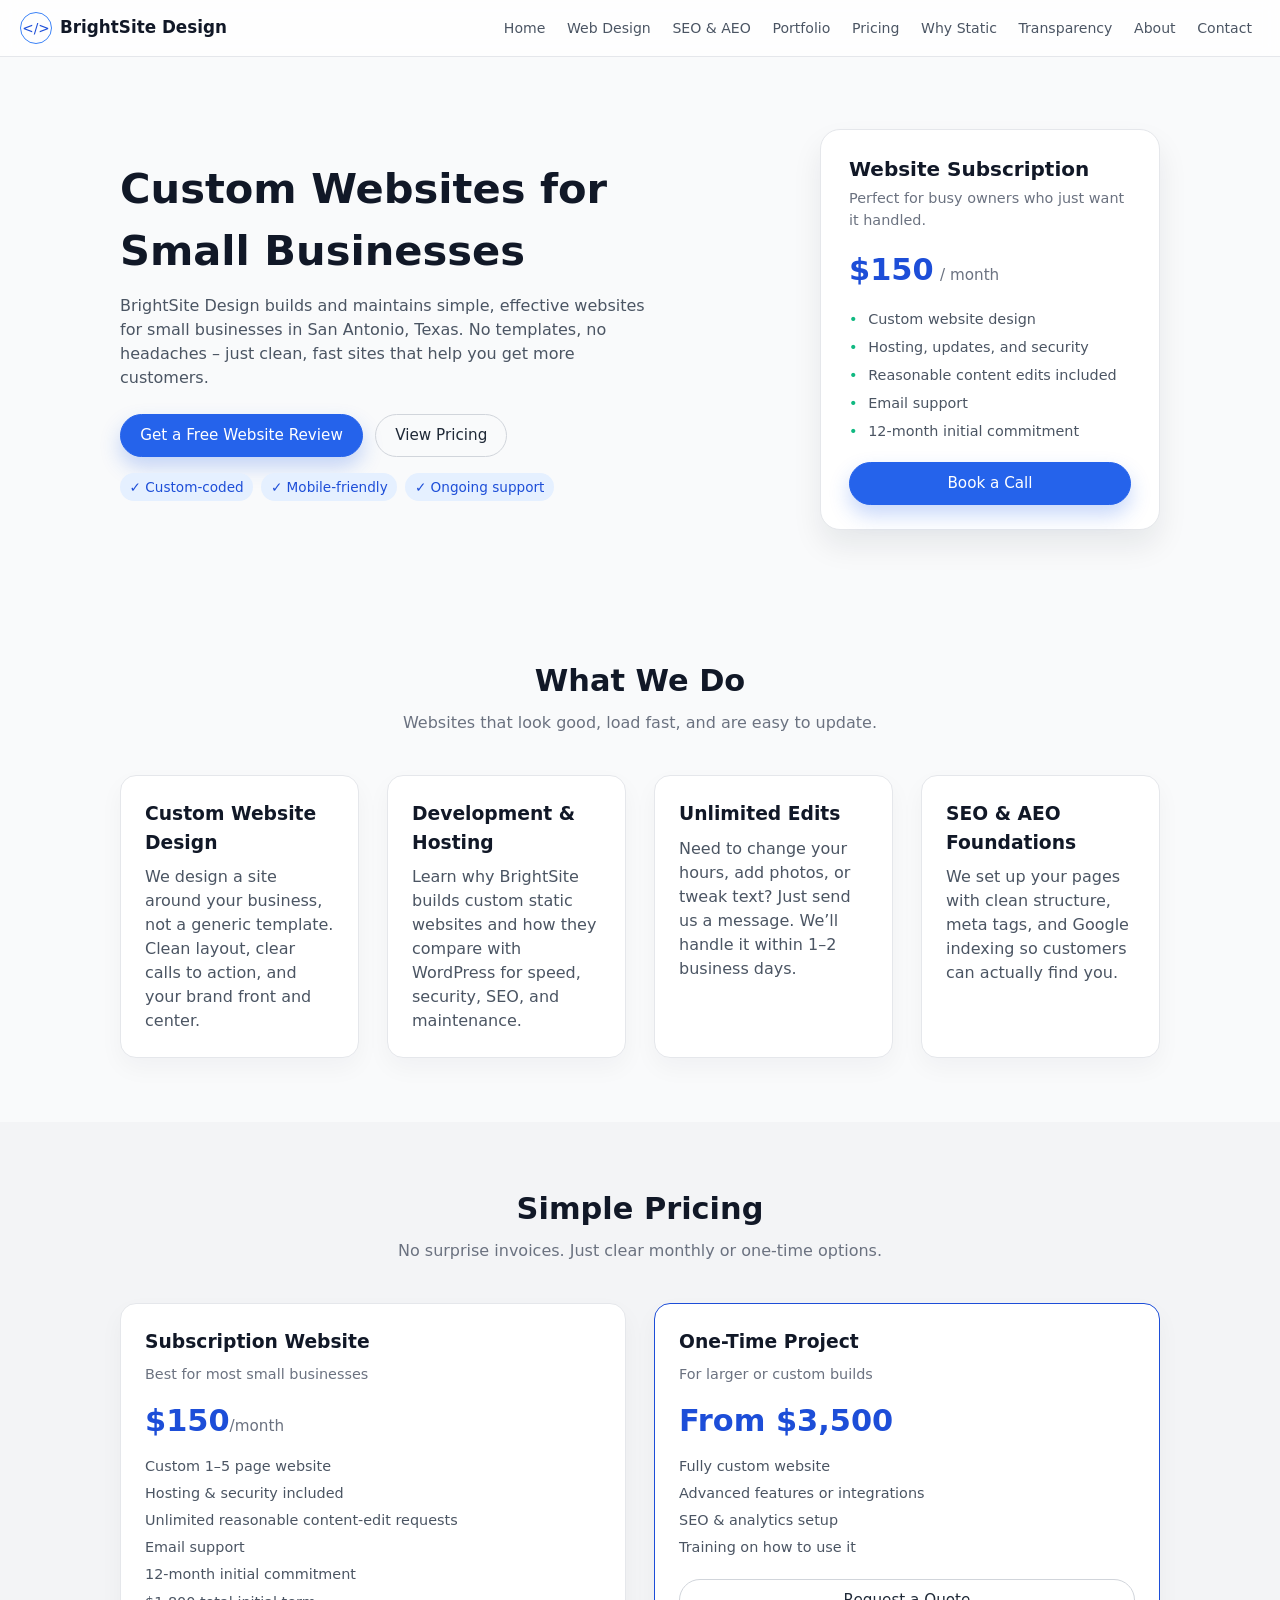
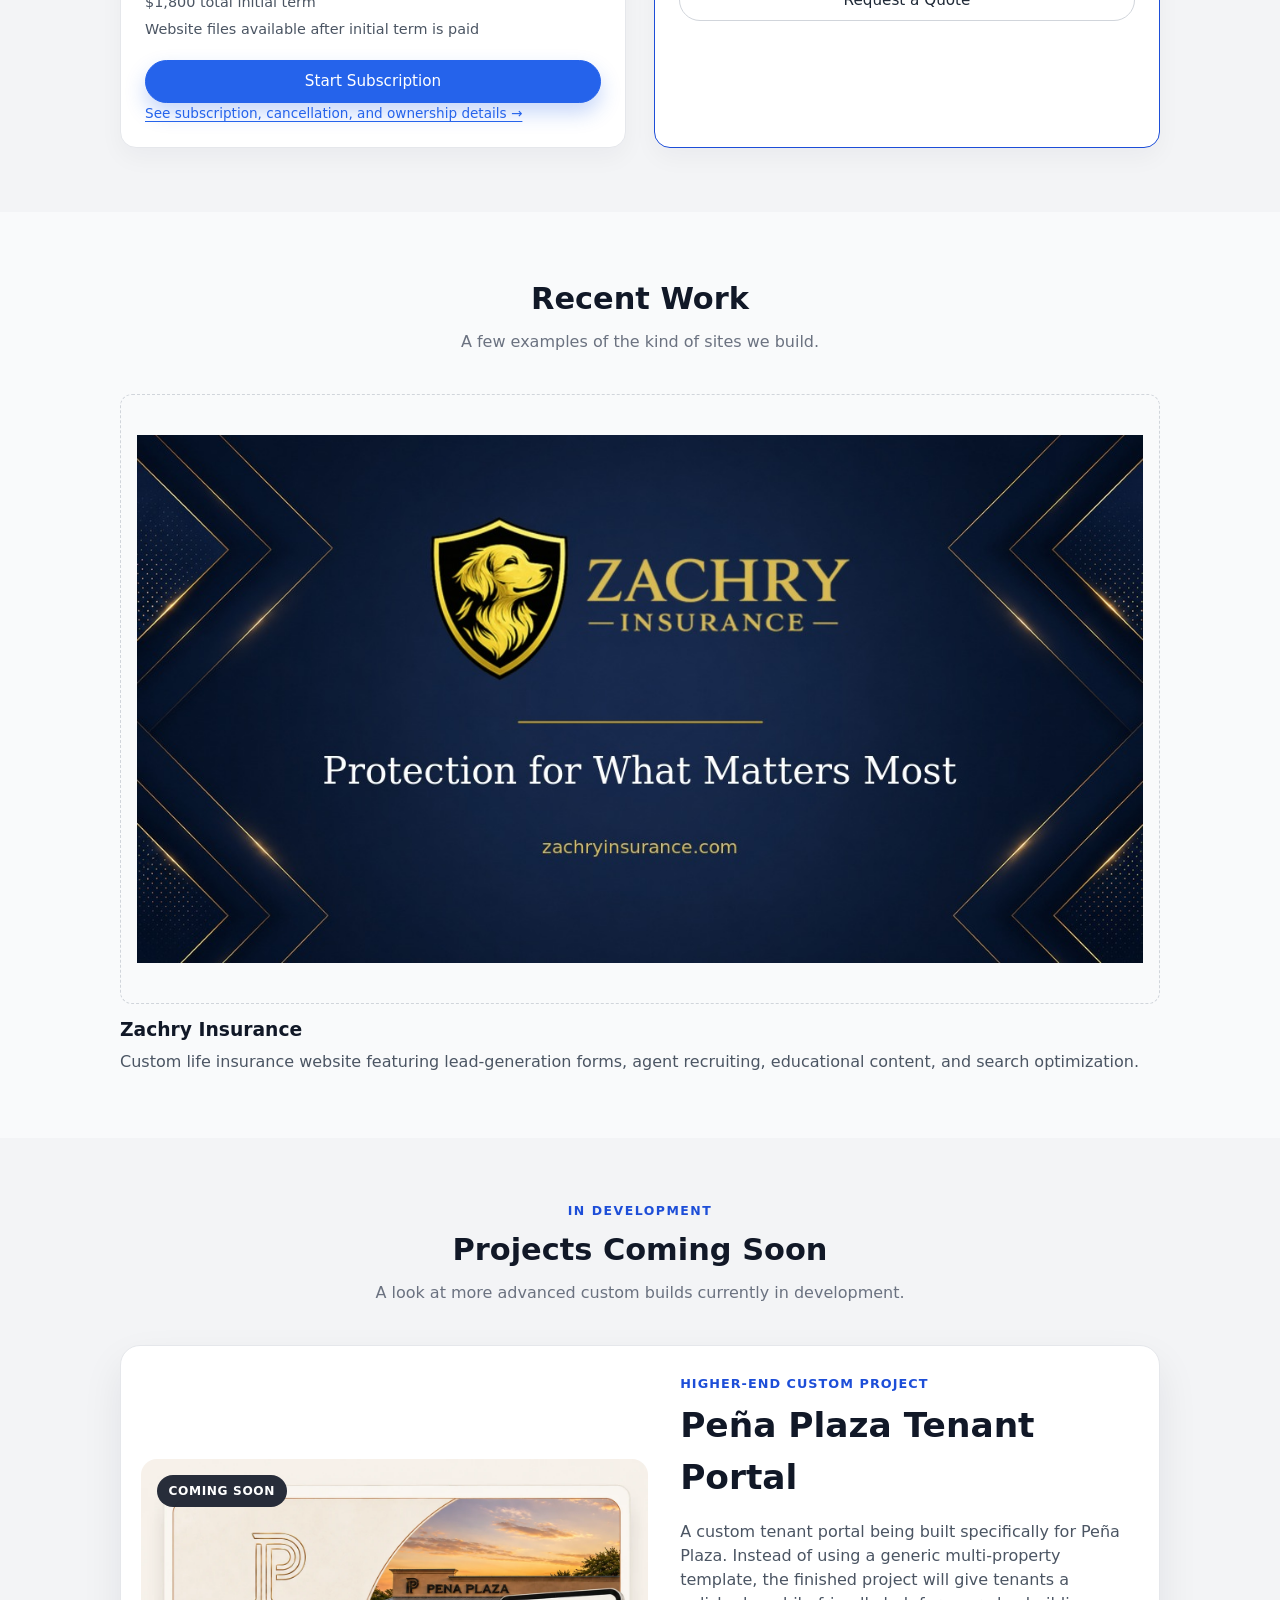
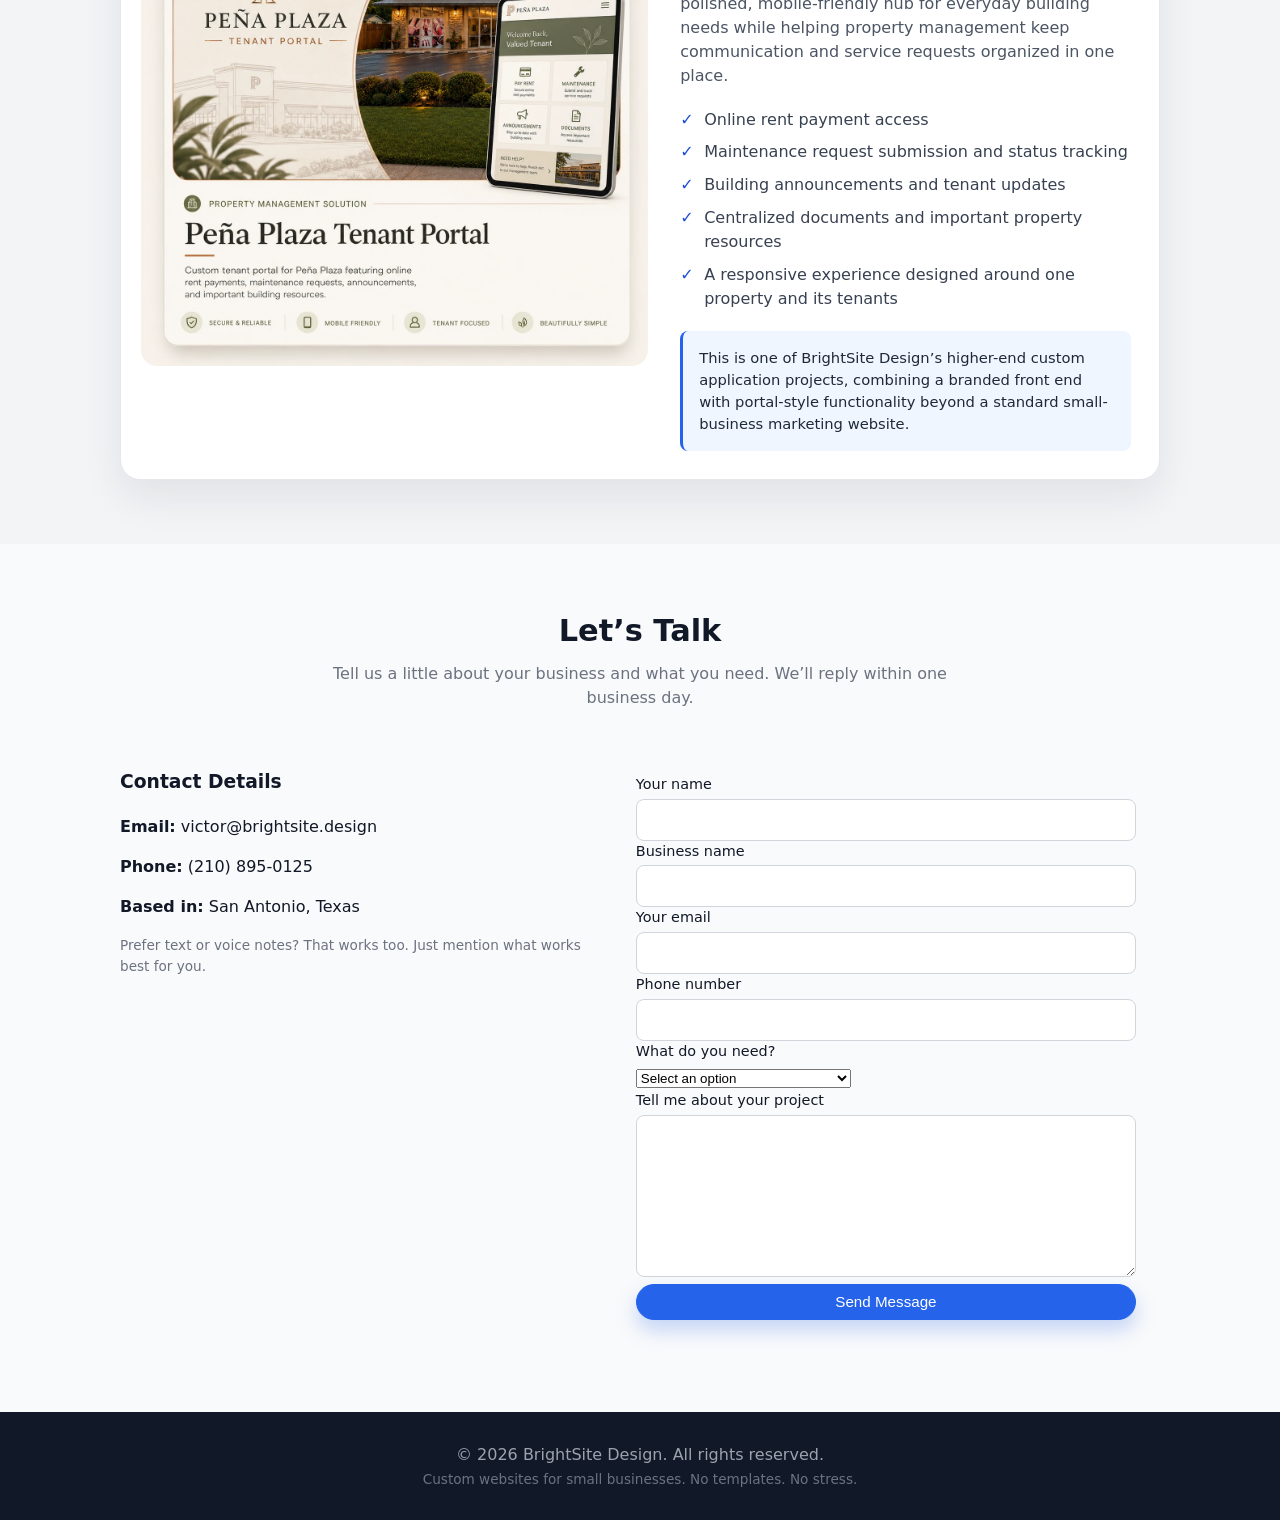
==== commit e9eb99e6: "add pena plaza upcoming project" ====
--- a/index.html
+++ b/index.html
@@ -328,8 +328,59 @@
     </div>
   </section>
 
+  <!-- Projects Coming Soon Section -->
+  <section id="coming-soon" class="section section-muted">
+    <div class="container">
+      <p class="section-kicker">In Development</p>
+      <h2 class="section-title">Projects Coming Soon</h2>
+      <p class="section-subtitle">
+        A look at more advanced custom builds currently in development.
+      </p>
+
+      <article class="featured-project">
+        <div class="featured-project-media">
+          <img
+            src="images/pena-plaza-tenant-portal.webp"
+            alt="Peña Plaza Tenant Portal project preview showing the property and a mobile tenant portal interface"
+            width="1254"
+            height="1254"
+            loading="lazy"
+            decoding="async"
+          >
+          <span class="project-status">Coming Soon</span>
+        </div>
+
+        <div class="featured-project-content">
+          <p class="project-eyebrow">Higher-End Custom Project</p>
+          <h3>Peña Plaza Tenant Portal</h3>
+          <p>
+            A custom tenant portal being built specifically for Peña Plaza.
+            Instead of using a generic multi-property template, the finished
+            project will give tenants a polished, mobile-friendly hub for
+            everyday building needs while helping property management keep
+            communication and service requests organized in one place.
+          </p>
+
+          <ul class="project-feature-list">
+            <li>Online rent payment access</li>
+            <li>Maintenance request submission and status tracking</li>
+            <li>Building announcements and tenant updates</li>
+            <li>Centralized documents and important property resources</li>
+            <li>A responsive experience designed around one property and its tenants</li>
+          </ul>
+
+          <p class="project-note">
+            This is one of BrightSite Design’s higher-end custom application
+            projects, combining a branded front end with portal-style
+            functionality beyond a standard small-business marketing website.
+          </p>
+        </div>
+      </article>
+    </div>
+  </section>
+
   <!-- Contact Section -->
-<section id="contact" class="section section-muted">
+<section id="contact" class="section">
   <div class="container">
     <h2 class="section-title">Let’s Talk</h2>
 
--- a/css/styles.css
+++ b/css/styles.css
@@ -341,6 +341,114 @@
   text-align: center;
   font-size: 0.95rem;
   color: #6b7280;
+}
+
+/* Projects coming soon */
+
+.section-kicker {
+  margin: 0 0 0.45rem;
+  text-align: center;
+  color: #1d4ed8;
+  font-size: 0.78rem;
+  font-weight: 700;
+  letter-spacing: 0.12em;
+  text-transform: uppercase;
+}
+
+.featured-project {
+  display: grid;
+  grid-template-columns: minmax(0, 1.05fr) minmax(0, 0.95fr);
+  gap: 2rem;
+  align-items: center;
+  padding: 1.25rem;
+  background-color: #ffffff;
+  border: 1px solid #e5e7eb;
+  border-radius: 1.25rem;
+  box-shadow: 0 18px 40px rgba(15, 23, 42, 0.08);
+}
+
+.featured-project-media {
+  position: relative;
+  overflow: hidden;
+  border-radius: 1rem;
+  background-color: #f3f4f6;
+}
+
+.featured-project-media img {
+  width: 100%;
+  aspect-ratio: 1 / 1;
+  object-fit: cover;
+}
+
+.project-status {
+  position: absolute;
+  top: 1rem;
+  left: 1rem;
+  display: inline-flex;
+  align-items: center;
+  padding: 0.42rem 0.72rem;
+  border-radius: 999px;
+  background-color: rgba(17, 24, 39, 0.9);
+  color: #ffffff;
+  font-size: 0.76rem;
+  font-weight: 700;
+  letter-spacing: 0.05em;
+  text-transform: uppercase;
+  backdrop-filter: blur(6px);
+}
+
+.featured-project-content {
+  padding: 0.5rem 0.5rem 0.5rem 0;
+}
+
+.project-eyebrow {
+  margin: 0 0 0.45rem;
+  color: #1d4ed8 !important;
+  font-size: 0.8rem;
+  font-weight: 700;
+  letter-spacing: 0.08em;
+  text-transform: uppercase;
+}
+
+.featured-project-content h3 {
+  margin: 0 0 0.8rem;
+  font-size: clamp(1.55rem, 3vw, 2.15rem);
+}
+
+.featured-project-content > p {
+  color: #4b5563;
+}
+
+.project-feature-list {
+  display: grid;
+  gap: 0.55rem;
+  margin: 1.25rem 0;
+  padding: 0;
+  list-style: none;
+  color: #374151;
+}
+
+.project-feature-list li {
+  position: relative;
+  padding-left: 1.5rem;
+}
+
+.project-feature-list li::before {
+  content: "✓";
+  position: absolute;
+  left: 0;
+  color: #1d4ed8;
+  font-weight: 700;
+}
+
+.project-note {
+  margin: 1.25rem 0 0;
+  padding: 1rem;
+  border-left: 3px solid #2563eb;
+  border-radius: 0.5rem;
+  background-color: #eff6ff;
+  color: #1f2937 !important;
+  font-size: 0.92rem;
 }
 
 /* Contact */
@@ -506,7 +614,18 @@
   .hero-card {
     margin: 0 auto;
   }
-}
+
+  .featured-project {
+    grid-template-columns: 1fr;
+    gap: 1.25rem;
+    padding: 0.9rem;
+  }
+
+  .featured-project-content {
+    padding: 0.25rem 0.35rem 0.5rem;
+  }
+}
+
 
   /* About section */
 .about-inner {
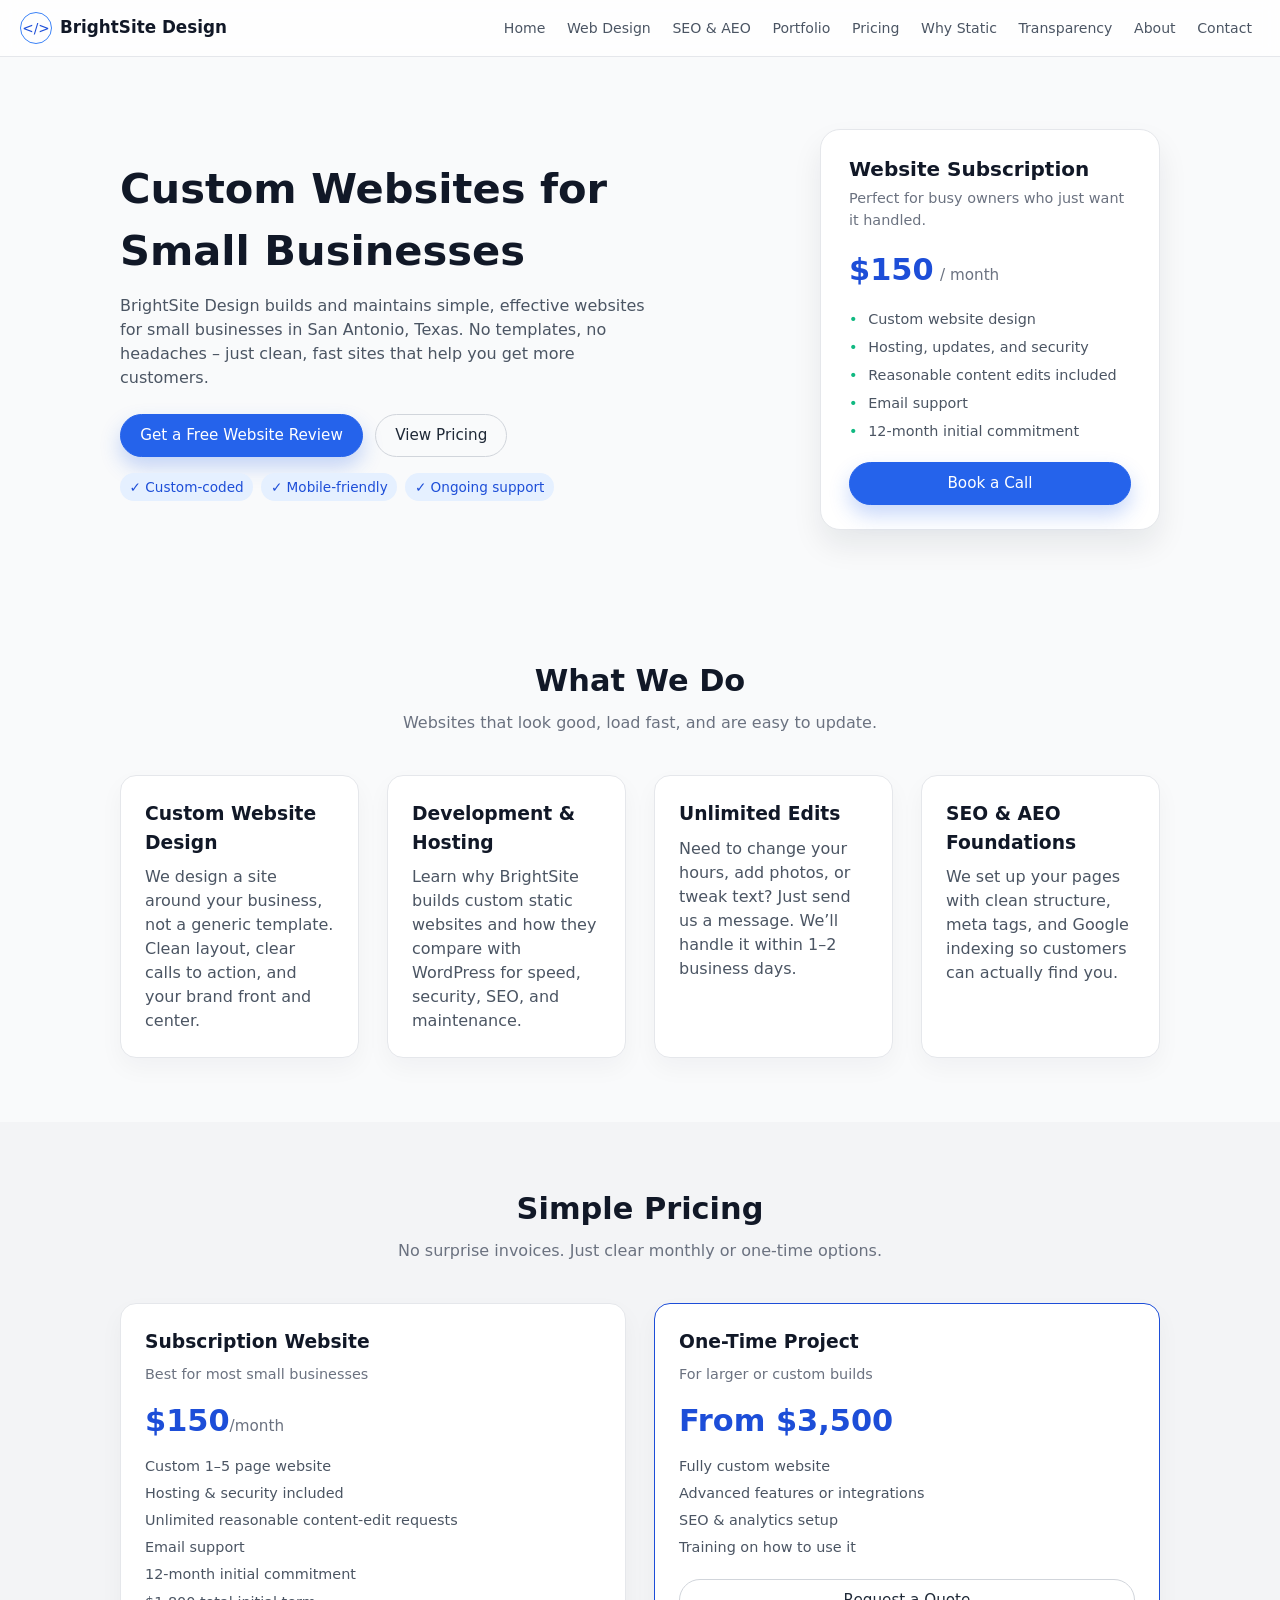
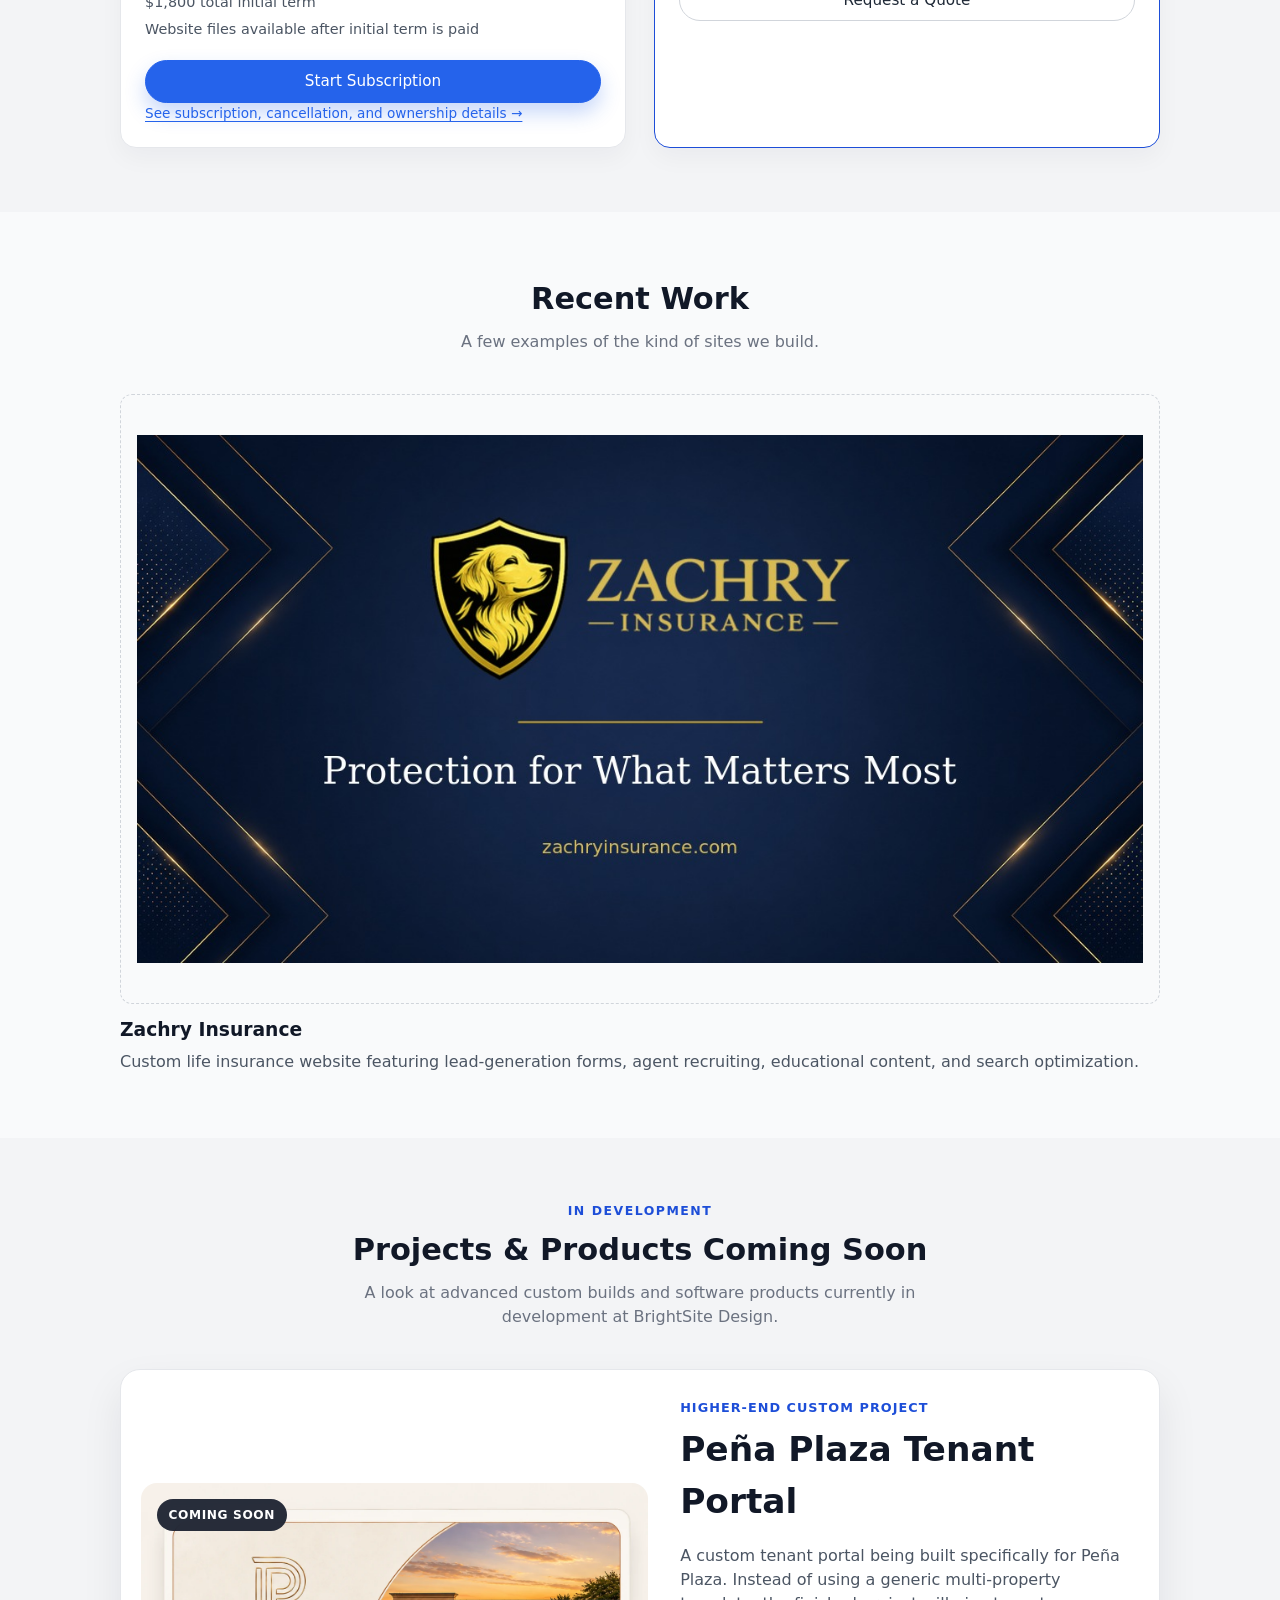
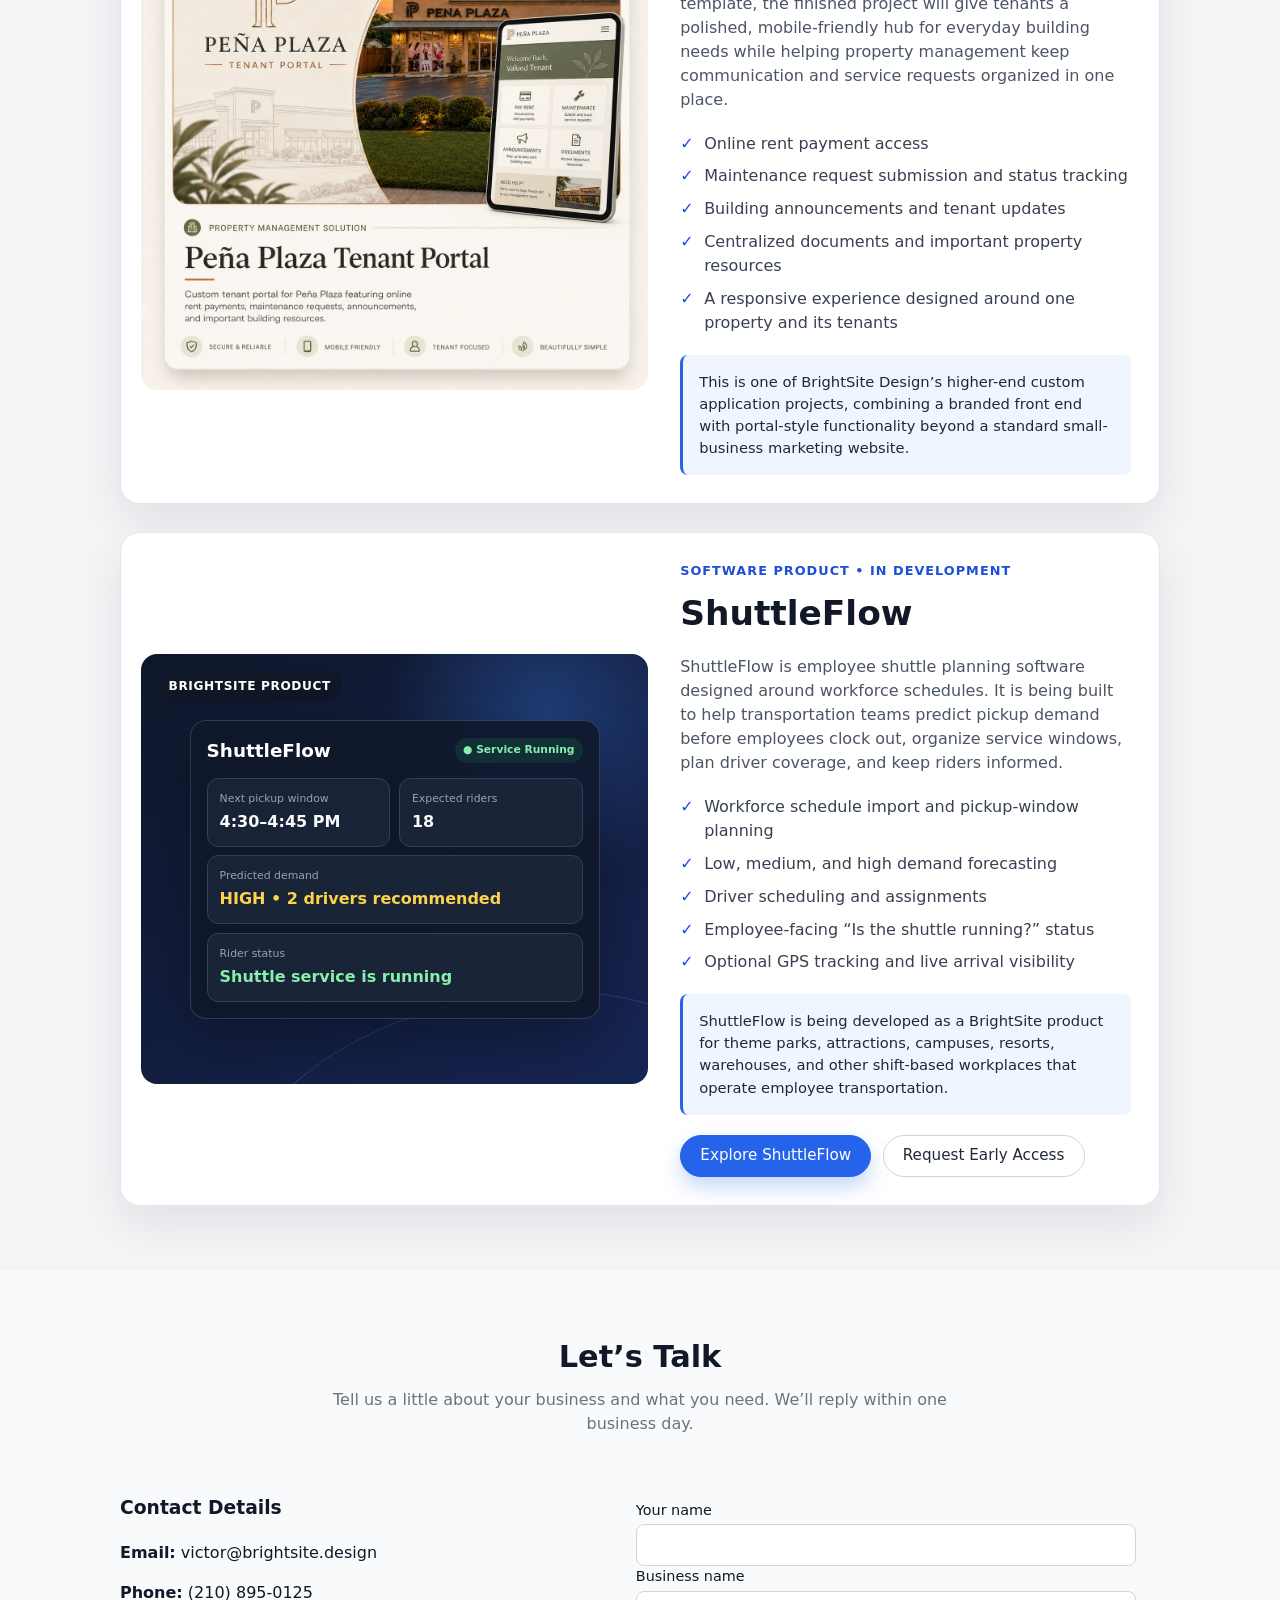
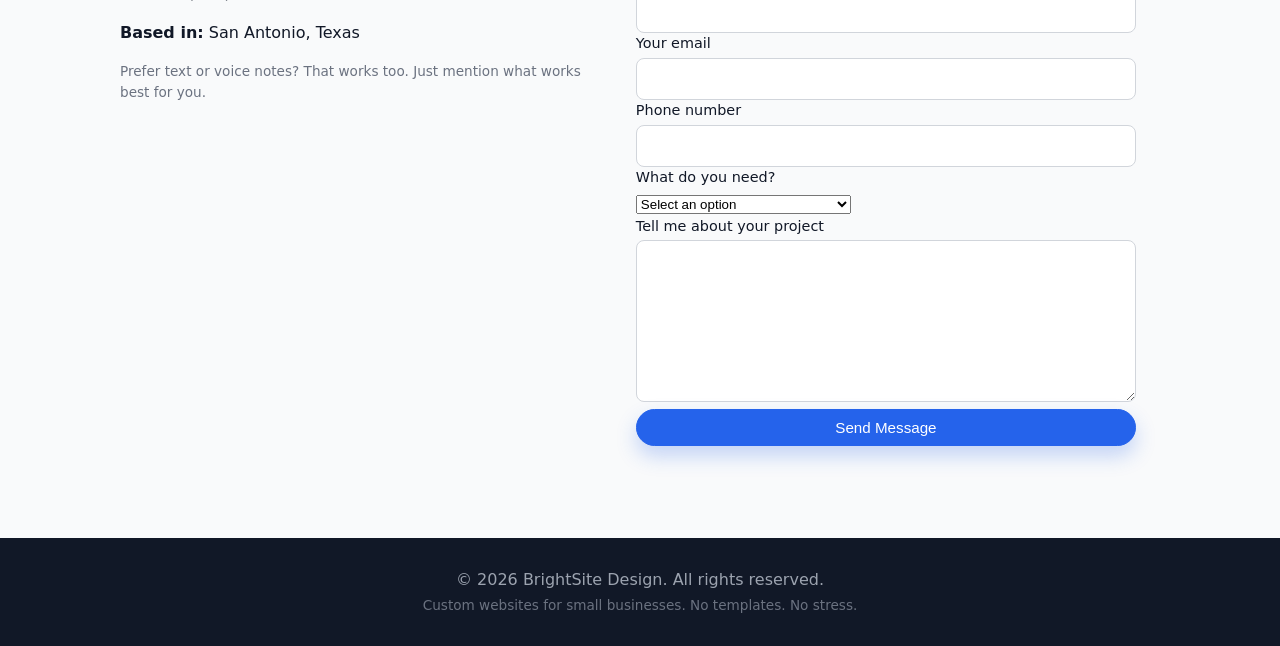
==== commit ac46a9e8: "Add ShuttleFlow product page" ====
--- a/index.html
+++ b/index.html
@@ -332,50 +332,112 @@
   <section id="coming-soon" class="section section-muted">
     <div class="container">
       <p class="section-kicker">In Development</p>
-      <h2 class="section-title">Projects Coming Soon</h2>
+      <h2 class="section-title">Projects &amp; Products Coming Soon</h2>
       <p class="section-subtitle">
-        A look at more advanced custom builds currently in development.
+        A look at advanced custom builds and software products currently in development at BrightSite Design.
       </p>
 
-      <article class="featured-project">
-        <div class="featured-project-media">
-          <img
-            src="images/pena-plaza-tenant-portal.webp"
-            alt="Peña Plaza Tenant Portal project preview showing the property and a mobile tenant portal interface"
-            width="1254"
-            height="1254"
-            loading="lazy"
-            decoding="async"
-          >
-          <span class="project-status">Coming Soon</span>
-        </div>
-
-        <div class="featured-project-content">
-          <p class="project-eyebrow">Higher-End Custom Project</p>
-          <h3>Peña Plaza Tenant Portal</h3>
-          <p>
-            A custom tenant portal being built specifically for Peña Plaza.
-            Instead of using a generic multi-property template, the finished
-            project will give tenants a polished, mobile-friendly hub for
-            everyday building needs while helping property management keep
-            communication and service requests organized in one place.
-          </p>
-
-          <ul class="project-feature-list">
-            <li>Online rent payment access</li>
-            <li>Maintenance request submission and status tracking</li>
-            <li>Building announcements and tenant updates</li>
-            <li>Centralized documents and important property resources</li>
-            <li>A responsive experience designed around one property and its tenants</li>
-          </ul>
-
-          <p class="project-note">
-            This is one of BrightSite Design’s higher-end custom application
-            projects, combining a branded front end with portal-style
-            functionality beyond a standard small-business marketing website.
-          </p>
-        </div>
-      </article>
+      <div class="coming-projects">
+        <article class="featured-project">
+          <div class="featured-project-media">
+            <img
+              src="images/pena-plaza-tenant-portal.webp"
+              alt="Peña Plaza Tenant Portal project preview showing the property and a mobile tenant portal interface"
+              width="1254"
+              height="1254"
+              loading="lazy"
+              decoding="async"
+            >
+            <span class="project-status">Coming Soon</span>
+          </div>
+
+          <div class="featured-project-content">
+            <p class="project-eyebrow">Higher-End Custom Project</p>
+            <h3>Peña Plaza Tenant Portal</h3>
+            <p>
+              A custom tenant portal being built specifically for Peña Plaza.
+              Instead of using a generic multi-property template, the finished
+              project will give tenants a polished, mobile-friendly hub for
+              everyday building needs while helping property management keep
+              communication and service requests organized in one place.
+            </p>
+
+            <ul class="project-feature-list">
+              <li>Online rent payment access</li>
+              <li>Maintenance request submission and status tracking</li>
+              <li>Building announcements and tenant updates</li>
+              <li>Centralized documents and important property resources</li>
+              <li>A responsive experience designed around one property and its tenants</li>
+            </ul>
+
+            <p class="project-note">
+              This is one of BrightSite Design’s higher-end custom application
+              projects, combining a branded front end with portal-style
+              functionality beyond a standard small-business marketing website.
+            </p>
+          </div>
+        </article>
+
+        <article class="featured-project">
+          <div class="featured-project-media shuttleflow-preview">
+            <div class="shuttleflow-preview-panel" aria-label="ShuttleFlow concept preview">
+              <div class="shuttleflow-preview-brand">
+                <strong>ShuttleFlow</strong>
+                <span>● Service Running</span>
+              </div>
+              <div class="shuttleflow-preview-stat">
+                <div>
+                  <span>Next pickup window</span>
+                  <strong>4:30–4:45 PM</strong>
+                </div>
+                <div>
+                  <span>Expected riders</span>
+                  <strong>18</strong>
+                </div>
+              </div>
+              <div class="shuttleflow-preview-row">
+                <span>Predicted demand</span>
+                <strong>HIGH • 2 drivers recommended</strong>
+              </div>
+              <div class="shuttleflow-preview-row">
+                <span>Rider status</span>
+                <strong style="color:#86efac;">Shuttle service is running</strong>
+              </div>
+            </div>
+            <span class="project-status">BrightSite Product</span>
+          </div>
+
+          <div class="featured-project-content">
+            <p class="project-eyebrow">Software Product • In Development</p>
+            <h3>ShuttleFlow</h3>
+            <p>
+              ShuttleFlow is employee shuttle planning software designed around
+              workforce schedules. It is being built to help transportation teams
+              predict pickup demand before employees clock out, organize service
+              windows, plan driver coverage, and keep riders informed.
+            </p>
+
+            <ul class="project-feature-list">
+              <li>Workforce schedule import and pickup-window planning</li>
+              <li>Low, medium, and high demand forecasting</li>
+              <li>Driver scheduling and assignments</li>
+              <li>Employee-facing “Is the shuttle running?” status</li>
+              <li>Optional GPS tracking and live arrival visibility</li>
+            </ul>
+
+            <p class="project-note">
+              ShuttleFlow is being developed as a BrightSite product for theme
+              parks, attractions, campuses, resorts, warehouses, and other
+              shift-based workplaces that operate employee transportation.
+            </p>
+
+            <div class="featured-project-actions">
+              <a href="/shuttleflow" class="btn btn-primary">Explore ShuttleFlow</a>
+              <a href="/shuttleflow#early-access" class="btn btn-outline">Request Early Access</a>
+            </div>
+          </div>
+        </article>
+      </div>
     </div>
   </section>
 
--- a/css/styles.css
+++ b/css/styles.css
@@ -792,3 +792,952 @@
 }
   
 
+
+/* ShuttleFlow product page */
+
+.shuttleflow-page {
+  background: #f8fafc;
+}
+
+.sf-hero {
+  position: relative;
+  overflow: hidden;
+  padding: 6rem 0 5rem;
+  background:
+    radial-gradient(circle at 85% 10%, rgba(37, 99, 235, 0.16), transparent 30%),
+    radial-gradient(circle at 15% 85%, rgba(59, 130, 246, 0.09), transparent 28%),
+    linear-gradient(180deg, #ffffff 0%, #f8fafc 100%);
+  border-bottom: 1px solid #e5e7eb;
+}
+
+.sf-hero-grid {
+  display: grid;
+  grid-template-columns: minmax(0, 1fr) minmax(420px, 0.92fr);
+  gap: 4rem;
+  align-items: center;
+}
+
+.sf-product-badge {
+  display: inline-flex;
+  align-items: center;
+  gap: 0.55rem;
+  margin-bottom: 1.1rem;
+  padding: 0.42rem 0.8rem;
+  border: 1px solid #bfdbfe;
+  border-radius: 999px;
+  background: #eff6ff;
+  color: #1d4ed8;
+  font-size: 0.78rem;
+  font-weight: 800;
+  letter-spacing: 0.06em;
+  text-transform: uppercase;
+}
+
+.sf-dot {
+  width: 0.55rem;
+  height: 0.55rem;
+  border-radius: 999px;
+  background: #2563eb;
+  box-shadow: 0 0 0 4px rgba(37, 99, 235, 0.12);
+}
+
+.sf-hero-copy h1 {
+  margin: 0 0 1.1rem;
+  max-width: 720px;
+  font-size: clamp(2.75rem, 5vw, 4.7rem);
+  line-height: 0.98;
+  letter-spacing: -0.055em;
+  color: #0f172a;
+}
+
+.sf-hero-lead {
+  max-width: 690px;
+  margin: 0 0 1.65rem;
+  color: #475569;
+  font-size: 1.12rem;
+  line-height: 1.75;
+}
+
+.sf-proof-row {
+  display: flex;
+  flex-wrap: wrap;
+  gap: 0.55rem;
+  margin-top: 1.3rem;
+}
+
+.sf-proof-row span {
+  padding: 0.42rem 0.7rem;
+  border: 1px solid #e2e8f0;
+  border-radius: 999px;
+  background: rgba(255, 255, 255, 0.8);
+  color: #475569;
+  font-size: 0.82rem;
+  font-weight: 600;
+}
+
+.sf-dashboard {
+  position: relative;
+  padding: 1.25rem;
+  border: 1px solid #cbd5e1;
+  border-radius: 1.35rem;
+  background: #0f172a;
+  color: #e2e8f0;
+  box-shadow: 0 30px 80px rgba(15, 23, 42, 0.23);
+}
+
+.sf-dashboard::before {
+  content: "";
+  position: absolute;
+  inset: -1px;
+  z-index: -1;
+  border-radius: inherit;
+  background: linear-gradient(135deg, rgba(96, 165, 250, 0.8), rgba(30, 64, 175, 0.2), rgba(255, 255, 255, 0.1));
+}
+
+.sf-dashboard-topbar,
+.sf-dashboard-footer,
+.sf-window-row,
+.sf-summary-grid {
+  display: flex;
+  align-items: center;
+}
+
+.sf-dashboard-topbar {
+  justify-content: space-between;
+  gap: 1rem;
+  margin-bottom: 1.15rem;
+}
+
+.sf-dashboard-topbar strong {
+  display: block;
+  margin-top: 0.12rem;
+  color: #f8fafc;
+  font-size: 1rem;
+}
+
+.sf-mini-label {
+  color: #60a5fa;
+  font-size: 0.68rem;
+  font-weight: 800;
+  letter-spacing: 0.12em;
+}
+
+.sf-live-pill {
+  display: inline-flex;
+  align-items: center;
+  gap: 0.45rem;
+  padding: 0.42rem 0.65rem;
+  border: 1px solid rgba(74, 222, 128, 0.25);
+  border-radius: 999px;
+  background: rgba(34, 197, 94, 0.1);
+  color: #86efac;
+  font-size: 0.72rem;
+  font-weight: 700;
+}
+
+.sf-live-pill span {
+  width: 0.48rem;
+  height: 0.48rem;
+  border-radius: 999px;
+  background: #4ade80;
+  box-shadow: 0 0 0 4px rgba(74, 222, 128, 0.1);
+}
+
+.sf-summary-grid {
+  display: grid;
+  grid-template-columns: repeat(3, 1fr);
+  gap: 0.7rem;
+  margin-bottom: 0.8rem;
+}
+
+.sf-stat-card {
+  min-width: 0;
+  padding: 0.85rem;
+  border: 1px solid #334155;
+  border-radius: 0.8rem;
+  background: #172033;
+}
+
+.sf-stat-card span {
+  display: block;
+  margin-bottom: 0.25rem;
+  color: #94a3b8;
+  font-size: 0.68rem;
+}
+
+.sf-stat-card strong {
+  color: #f8fafc;
+  font-size: 0.95rem;
+}
+
+.sf-stat-alert {
+  border-color: rgba(251, 191, 36, 0.32);
+  background: rgba(245, 158, 11, 0.08);
+}
+
+.sf-stat-alert strong {
+  color: #fcd34d;
+}
+
+.sf-window-list {
+  overflow: hidden;
+  border: 1px solid #334155;
+  border-radius: 0.9rem;
+  background: #111827;
+}
+
+.sf-window-row {
+  justify-content: space-between;
+  gap: 1rem;
+  padding: 0.95rem;
+  border-bottom: 1px solid #263244;
+}
+
+.sf-window-row:last-child {
+  border-bottom: 0;
+}
+
+.sf-window-row strong,
+.sf-window-row span {
+  display: block;
+}
+
+.sf-window-row strong {
+  color: #f8fafc;
+  font-size: 0.9rem;
+}
+
+.sf-window-row div > span {
+  margin-top: 0.18rem;
+  color: #94a3b8;
+  font-size: 0.72rem;
+}
+
+.sf-assignment {
+  flex: 0 0 auto;
+  padding: 0.35rem 0.55rem;
+  border-radius: 999px;
+  background: #1d4ed8;
+  color: #dbeafe;
+  font-size: 0.7rem;
+  font-weight: 700;
+}
+
+.sf-assignment-muted {
+  background: #334155;
+  color: #cbd5e1;
+}
+
+.sf-dashboard-footer {
+  justify-content: space-between;
+  gap: 1rem;
+  padding-top: 0.9rem;
+  color: #64748b;
+  font-size: 0.68rem;
+}
+
+.sf-narrow {
+  max-width: 980px;
+}
+
+.sf-problem-section {
+  background: #ffffff;
+}
+
+.sf-problem-grid,
+.sf-feature-grid,
+.sf-audience-grid {
+  display: grid;
+  gap: 1rem;
+}
+
+.sf-problem-grid {
+  grid-template-columns: repeat(3, 1fr);
+}
+
+.sf-problem-card {
+  padding: 1.5rem;
+  border: 1px solid #e2e8f0;
+  border-radius: 1rem;
+  background: #f8fafc;
+}
+
+.sf-card-number {
+  color: #2563eb;
+  font-size: 0.78rem;
+  font-weight: 800;
+  letter-spacing: 0.08em;
+}
+
+.sf-problem-card h3 {
+  margin: 0.55rem 0 0.5rem;
+  font-size: 1.08rem;
+}
+
+.sf-problem-card p,
+.sf-feature-card p,
+.sf-flow-step p {
+  margin: 0;
+  color: #64748b;
+  line-height: 1.65;
+}
+
+.sf-flow {
+  display: grid;
+  grid-template-columns: 1fr auto 1fr auto 1fr auto 1fr;
+  gap: 0.75rem;
+  align-items: center;
+}
+
+.sf-flow-step {
+  min-height: 190px;
+  padding: 1.3rem;
+  border: 1px solid #e2e8f0;
+  border-radius: 1rem;
+  background: #ffffff;
+}
+
+.sf-flow-step > span {
+  display: inline-flex;
+  align-items: center;
+  justify-content: center;
+  width: 2rem;
+  height: 2rem;
+  border-radius: 999px;
+  background: #dbeafe;
+  color: #1d4ed8;
+  font-size: 0.8rem;
+  font-weight: 800;
+}
+
+.sf-flow-step h3 {
+  margin: 1rem 0 0.45rem;
+  font-size: 1rem;
+}
+
+.sf-flow-arrow {
+  color: #94a3b8;
+  font-size: 1.35rem;
+}
+
+.sf-feature-section {
+  background: #0f172a;
+  color: #f8fafc;
+}
+
+.sf-feature-section .section-title,
+.sf-feature-section .section-kicker {
+  color: #f8fafc;
+}
+
+.sf-feature-section .section-kicker {
+  color: #60a5fa;
+}
+
+.sf-feature-section .section-subtitle {
+  color: #94a3b8;
+}
+
+.sf-feature-grid {
+  grid-template-columns: repeat(4, 1fr);
+}
+
+.sf-feature-card {
+  padding: 1.35rem;
+  border: 1px solid #263244;
+  border-radius: 1rem;
+  background: #111827;
+}
+
+.sf-feature-card h3 {
+  margin: 0.8rem 0 0.45rem;
+  color: #f8fafc;
+  font-size: 1rem;
+}
+
+.sf-feature-card p {
+  color: #94a3b8;
+  font-size: 0.9rem;
+}
+
+.sf-feature-icon {
+  display: inline-flex;
+  align-items: center;
+  justify-content: center;
+  width: 2.2rem;
+  height: 2.2rem;
+  border: 1px solid #334155;
+  border-radius: 0.65rem;
+  background: #172033;
+  color: #60a5fa;
+  font-weight: 800;
+}
+
+.sf-rider-section {
+  overflow: hidden;
+  background: #ffffff;
+}
+
+.sf-split {
+  display: grid;
+  grid-template-columns: minmax(0, 1fr) minmax(340px, 0.8fr);
+  gap: 4.5rem;
+  align-items: center;
+  max-width: 980px;
+}
+
+.sf-split-reverse {
+  grid-template-columns: minmax(380px, 0.9fr) minmax(0, 1fr);
+}
+
+.sf-split h2,
+.sf-early-grid h2 {
+  margin: 0 0 1rem;
+  color: #0f172a;
+  font-size: clamp(2rem, 4vw, 3rem);
+  line-height: 1.08;
+  letter-spacing: -0.03em;
+}
+
+.sf-split p,
+.sf-early-grid > div > p {
+  color: #64748b;
+  line-height: 1.75;
+}
+
+.sf-left-kicker {
+  text-align: left;
+}
+
+.sf-check-list {
+  display: grid;
+  gap: 0.65rem;
+  margin: 1.4rem 0 0;
+  padding: 0;
+  list-style: none;
+  color: #334155;
+}
+
+.sf-check-list li {
+  position: relative;
+  padding-left: 1.5rem;
+}
+
+.sf-check-list li::before {
+  content: "✓";
+  position: absolute;
+  left: 0;
+  color: #2563eb;
+  font-weight: 800;
+}
+
+.sf-phone {
+  width: min(100%, 340px);
+  margin: 0 auto;
+  padding: 0.85rem 1.15rem 1.2rem;
+  border: 8px solid #0f172a;
+  border-radius: 2.2rem;
+  background: #f8fafc;
+  box-shadow: 0 28px 65px rgba(15, 23, 42, 0.18);
+  text-align: center;
+}
+
+.sf-phone-notch {
+  width: 32%;
+  height: 0.38rem;
+  margin: 0 auto 1.1rem;
+  border-radius: 999px;
+  background: #cbd5e1;
+}
+
+.sf-phone-brand {
+  color: #2563eb;
+  font-size: 0.68rem;
+  font-weight: 900;
+  letter-spacing: 0.13em;
+}
+
+.sf-rider-status-icon {
+  display: flex;
+  align-items: center;
+  justify-content: center;
+  width: 5.25rem;
+  height: 5.25rem;
+  margin: 1.2rem auto;
+  border-radius: 999px;
+  background: #dcfce7;
+}
+
+.sf-rider-status-icon span {
+  width: 1.4rem;
+  height: 1.4rem;
+  border-radius: 999px;
+  background: #22c55e;
+  box-shadow: 0 0 0 10px rgba(34, 197, 94, 0.12);
+}
+
+.sf-rider-label {
+  margin: 0 0 0.3rem;
+  color: #64748b !important;
+  font-size: 0.7rem;
+  font-weight: 800;
+  letter-spacing: 0.12em;
+}
+
+.sf-phone h3 {
+  margin: 0;
+  color: #0f172a;
+  font-size: 1.55rem;
+}
+
+.sf-rider-copy {
+  margin: 0.35rem 0 1.2rem;
+  color: #64748b !important;
+  font-size: 0.88rem;
+}
+
+.sf-rider-info {
+  display: grid;
+  grid-template-columns: 1fr 1fr;
+  gap: 0.6rem;
+  margin-bottom: 0.8rem;
+}
+
+.sf-rider-info div {
+  padding: 0.75rem;
+  border: 1px solid #e2e8f0;
+  border-radius: 0.8rem;
+  background: #ffffff;
+  text-align: left;
+}
+
+.sf-rider-info span,
+.sf-rider-info strong {
+  display: block;
+}
+
+.sf-rider-info span {
+  color: #94a3b8;
+  font-size: 0.65rem;
+}
+
+.sf-rider-info strong {
+  margin-top: 0.15rem;
+  color: #0f172a;
+  font-size: 0.85rem;
+}
+
+.sf-track-button {
+  width: 100%;
+  padding: 0.7rem;
+  border: 0;
+  border-radius: 0.75rem;
+  background: #dbeafe;
+  color: #1d4ed8;
+  font-weight: 700;
+  opacity: 1;
+}
+
+.sf-concept-note {
+  margin: 0.65rem 0 0;
+  color: #94a3b8 !important;
+  font-size: 0.68rem;
+}
+
+.sf-tracking-section {
+  overflow: hidden;
+}
+
+.sf-map-concept {
+  position: relative;
+  min-height: 380px;
+  overflow: hidden;
+  border: 1px solid #cbd5e1;
+  border-radius: 1.4rem;
+  background:
+    linear-gradient(90deg, rgba(226, 232, 240, 0.65) 1px, transparent 1px),
+    linear-gradient(rgba(226, 232, 240, 0.65) 1px, transparent 1px),
+    #ffffff;
+  background-size: 34px 34px;
+  box-shadow: 0 25px 60px rgba(15, 23, 42, 0.08);
+}
+
+.sf-map-route {
+  position: absolute;
+  left: 15%;
+  top: 54%;
+  width: 70%;
+  height: 5px;
+  border-radius: 999px;
+  background: #93c5fd;
+  transform: rotate(-18deg);
+  box-shadow: 0 0 0 4px rgba(147, 197, 253, 0.18);
+}
+
+.sf-map-stop {
+  position: absolute;
+  width: 0.8rem;
+  height: 0.8rem;
+  border: 3px solid #ffffff;
+  border-radius: 999px;
+  background: #2563eb;
+  box-shadow: 0 0 0 3px #93c5fd;
+}
+
+.sf-stop-one { left: 16%; top: 64%; }
+.sf-stop-two { left: 49%; top: 49%; }
+.sf-stop-three { right: 14%; top: 34%; }
+
+.sf-bus-dot {
+  position: absolute;
+  left: 58%;
+  top: 39%;
+  display: flex;
+  align-items: center;
+  justify-content: center;
+  width: 2.8rem;
+  height: 2.8rem;
+  border: 4px solid #ffffff;
+  border-radius: 999px;
+  background: #0f172a;
+  color: #ffffff;
+  font-weight: 900;
+  box-shadow: 0 8px 20px rgba(15, 23, 42, 0.2);
+}
+
+.sf-map-card {
+  position: absolute;
+  left: 1rem;
+  bottom: 1rem;
+  padding: 0.85rem 1rem;
+  border: 1px solid #e2e8f0;
+  border-radius: 0.85rem;
+  background: rgba(255, 255, 255, 0.94);
+  box-shadow: 0 12px 30px rgba(15, 23, 42, 0.1);
+}
+
+.sf-map-card span,
+.sf-map-card strong,
+.sf-map-card small {
+  display: block;
+}
+
+.sf-map-card span {
+  color: #2563eb;
+  font-size: 0.65rem;
+  font-weight: 800;
+  letter-spacing: 0.08em;
+}
+
+.sf-map-card strong {
+  margin: 0.12rem 0;
+  color: #0f172a;
+}
+
+.sf-map-card small {
+  color: #64748b;
+}
+
+.sf-tier-note,
+.sf-early-note {
+  margin-top: 1.25rem;
+  padding: 1rem 1.1rem;
+  border-left: 3px solid #2563eb;
+  border-radius: 0.55rem;
+  background: #eff6ff;
+  color: #334155;
+  line-height: 1.7;
+}
+
+.sf-audience-section {
+  background: #ffffff;
+}
+
+.sf-audience-grid {
+  grid-template-columns: repeat(3, 1fr);
+}
+
+.sf-audience-grid span {
+  padding: 1rem 1.1rem;
+  border: 1px solid #e2e8f0;
+  border-radius: 0.8rem;
+  background: #f8fafc;
+  color: #334155;
+  text-align: center;
+  font-weight: 650;
+}
+
+.sf-faq-section {
+  background: #f8fafc;
+}
+
+.sf-faq-list {
+  display: grid;
+  gap: 0.75rem;
+  margin-top: 2rem;
+}
+
+.sf-faq-list details {
+  border: 1px solid #e2e8f0;
+  border-radius: 0.9rem;
+  background: #ffffff;
+}
+
+.sf-faq-list summary {
+  position: relative;
+  cursor: pointer;
+  padding: 1rem 3rem 1rem 1.1rem;
+  color: #0f172a;
+  font-weight: 700;
+  list-style: none;
+}
+
+.sf-faq-list summary::-webkit-details-marker {
+  display: none;
+}
+
+.sf-faq-list summary::after {
+  content: "+";
+  position: absolute;
+  right: 1.1rem;
+  top: 50%;
+  transform: translateY(-50%);
+  color: #2563eb;
+  font-size: 1.25rem;
+}
+
+.sf-faq-list details[open] summary::after {
+  content: "–";
+}
+
+.sf-faq-list details p {
+  margin: 0;
+  padding: 0 1.1rem 1.1rem;
+  color: #64748b;
+  line-height: 1.7;
+}
+
+.sf-early-access {
+  background: #eaf2ff;
+}
+
+.sf-early-grid {
+  display: grid;
+  grid-template-columns: minmax(0, 0.9fr) minmax(420px, 1.1fr);
+  gap: 4rem;
+  align-items: start;
+}
+
+.sf-early-form {
+  box-shadow: 0 22px 55px rgba(15, 23, 42, 0.09);
+}
+
+.sf-form-row {
+  display: grid;
+  grid-template-columns: 1fr 1fr;
+  gap: 0.9rem;
+}
+
+.sf-early-form select {
+  width: 100%;
+  border: 1px solid #d1d5db;
+  border-radius: 0.5rem;
+  padding: 0.58rem 0.6rem;
+  background: #ffffff;
+  color: #111827;
+  font: inherit;
+}
+
+.sf-form-disclaimer {
+  margin: 0.75rem 0 0;
+  text-align: center;
+}
+
+/* ShuttleFlow card on BrightSite homepage */
+
+.coming-projects {
+  display: grid;
+  gap: 1.75rem;
+}
+
+.featured-project-actions {
+  display: flex;
+  flex-wrap: wrap;
+  gap: 0.7rem;
+  margin-top: 1.25rem;
+}
+
+.shuttleflow-preview {
+  position: relative;
+  min-height: 430px;
+  display: flex;
+  align-items: center;
+  justify-content: center;
+  overflow: hidden;
+  padding: 1.4rem;
+  background:
+    radial-gradient(circle at 80% 15%, rgba(59, 130, 246, 0.32), transparent 30%),
+    linear-gradient(145deg, #0f172a 0%, #172554 100%);
+}
+
+.shuttleflow-preview::after {
+  content: "";
+  position: absolute;
+  inset: auto -20% -45% 20%;
+  height: 65%;
+  border: 1px solid rgba(96, 165, 250, 0.22);
+  border-radius: 50%;
+  transform: rotate(-12deg);
+}
+
+.shuttleflow-preview-panel {
+  position: relative;
+  z-index: 1;
+  width: min(100%, 410px);
+  padding: 1rem;
+  border: 1px solid rgba(148, 163, 184, 0.25);
+  border-radius: 1rem;
+  background: rgba(15, 23, 42, 0.88);
+  box-shadow: 0 25px 60px rgba(0, 0, 0, 0.28);
+  color: #e2e8f0;
+}
+
+.shuttleflow-preview-brand {
+  display: flex;
+  align-items: center;
+  justify-content: space-between;
+  gap: 1rem;
+  margin-bottom: 0.85rem;
+}
+
+.shuttleflow-preview-brand strong {
+  color: #ffffff;
+  font-size: 1.15rem;
+}
+
+.shuttleflow-preview-brand span {
+  padding: 0.3rem 0.5rem;
+  border-radius: 999px;
+  background: rgba(34, 197, 94, 0.12);
+  color: #86efac;
+  font-size: 0.67rem;
+  font-weight: 700;
+}
+
+.shuttleflow-preview-stat {
+  display: grid;
+  grid-template-columns: 1fr 1fr;
+  gap: 0.55rem;
+}
+
+.shuttleflow-preview-stat div,
+.shuttleflow-preview-row {
+  padding: 0.75rem;
+  border: 1px solid #334155;
+  border-radius: 0.7rem;
+  background: rgba(30, 41, 59, 0.75);
+}
+
+.shuttleflow-preview-stat span,
+.shuttleflow-preview-stat strong,
+.shuttleflow-preview-row span,
+.shuttleflow-preview-row strong {
+  display: block;
+}
+
+.shuttleflow-preview-stat span,
+.shuttleflow-preview-row span {
+  color: #94a3b8;
+  font-size: 0.68rem;
+}
+
+.shuttleflow-preview-stat strong,
+.shuttleflow-preview-row strong {
+  margin-top: 0.15rem;
+  color: #f8fafc;
+}
+
+.shuttleflow-preview-row {
+  margin-top: 0.55rem;
+}
+
+.shuttleflow-preview-row strong {
+  color: #fcd34d;
+}
+
+@media (max-width: 980px) {
+  .sf-hero-grid,
+  .sf-split,
+  .sf-split-reverse,
+  .sf-early-grid {
+    grid-template-columns: 1fr;
+  }
+
+  .sf-dashboard {
+    max-width: 620px;
+  }
+
+  .sf-feature-grid {
+    grid-template-columns: repeat(2, 1fr);
+  }
+
+  .sf-flow {
+    grid-template-columns: repeat(2, 1fr);
+  }
+
+  .sf-flow-arrow {
+    display: none;
+  }
+
+  .sf-flow-step {
+    min-height: 0;
+  }
+
+  .sf-split,
+  .sf-split-reverse,
+  .sf-early-grid {
+    gap: 2.5rem;
+  }
+}
+
+@media (max-width: 720px) {
+  .sf-hero {
+    padding: 4.2rem 0 3.5rem;
+  }
+
+  .sf-hero-grid {
+    gap: 2.5rem;
+  }
+
+  .sf-hero-copy h1 {
+    font-size: clamp(2.5rem, 12vw, 3.6rem);
+  }
+
+  .sf-summary-grid,
+  .sf-problem-grid,
+  .sf-feature-grid,
+  .sf-audience-grid,
+  .sf-form-row,
+  .sf-flow {
+    grid-template-columns: 1fr;
+  }
+
+  .sf-dashboard-topbar,
+  .sf-dashboard-footer {
+    align-items: flex-start;
+    flex-direction: column;
+  }
+
+  .sf-window-row {
+    align-items: flex-start;
+    flex-direction: column;
+  }
+
+  .sf-map-concept {
+    min-height: 310px;
+  }
+
+  .shuttleflow-preview {
+    min-height: 360px;
+  }
+}
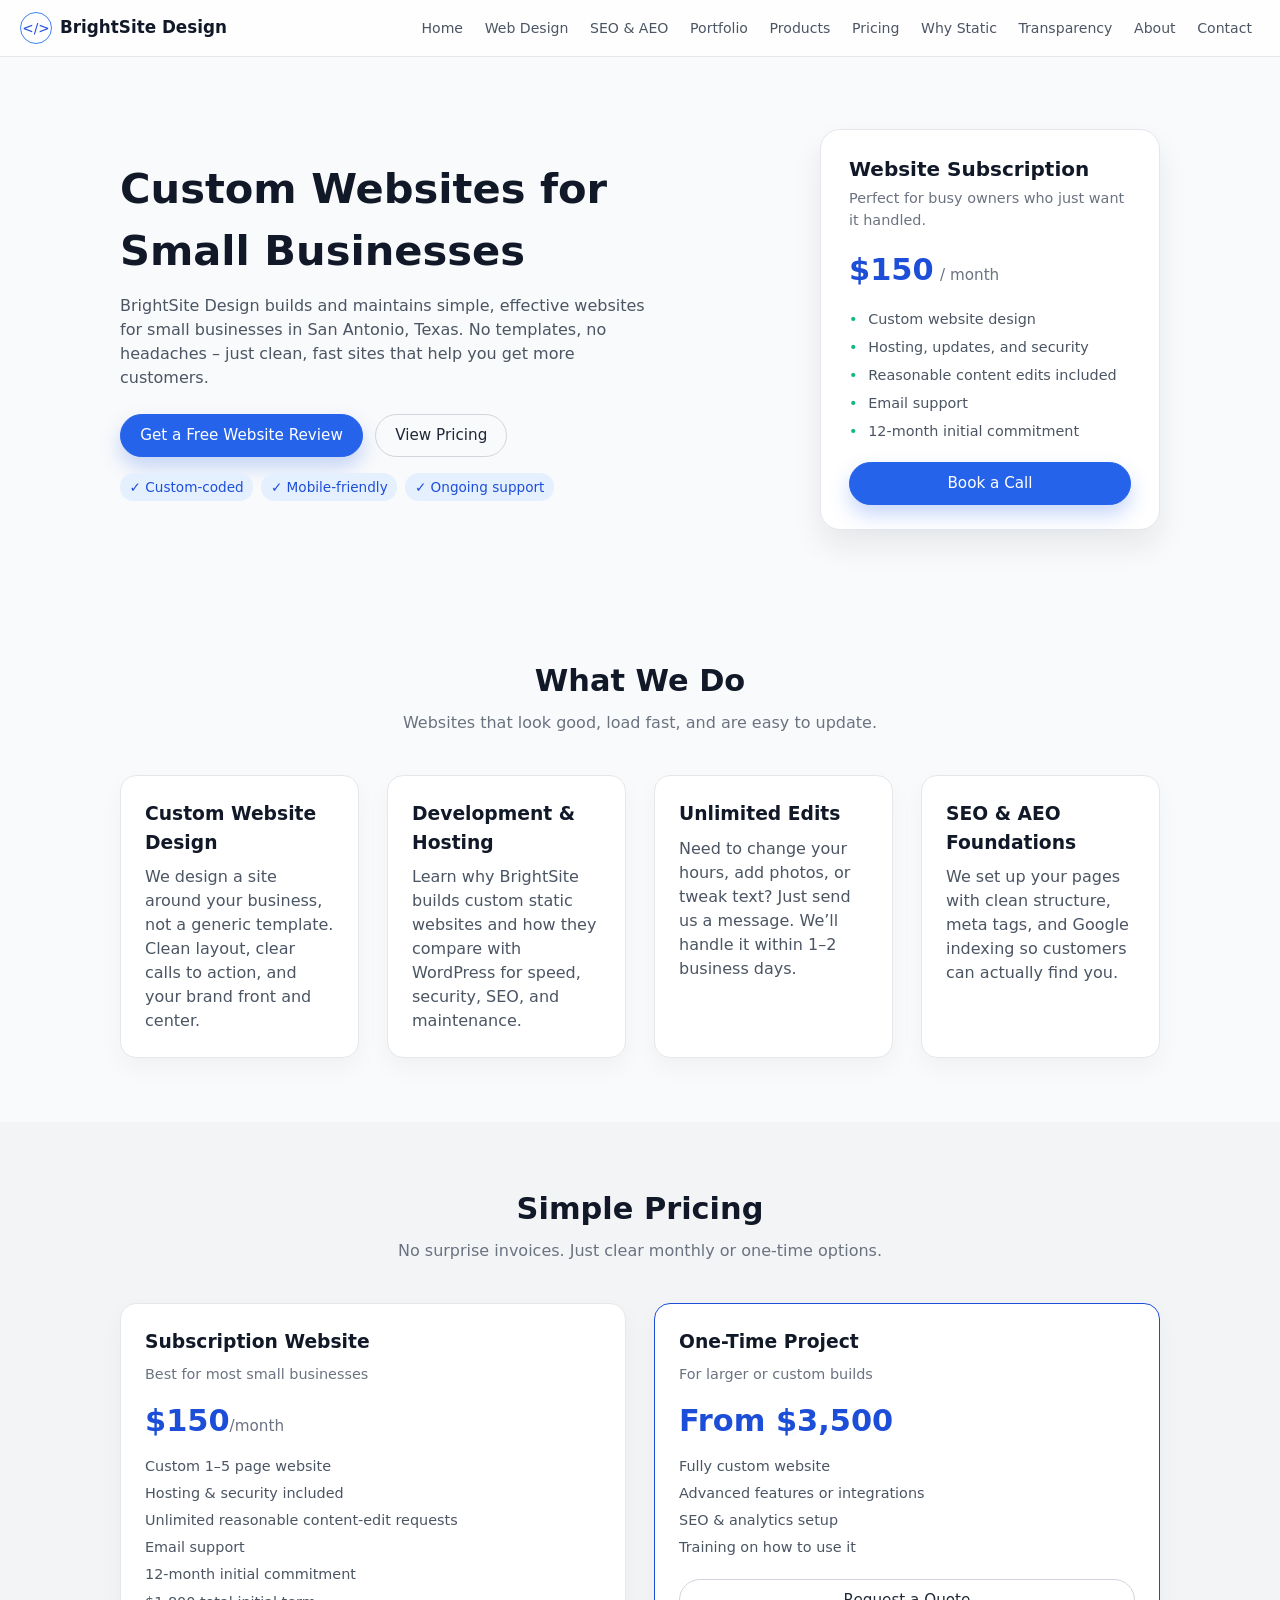
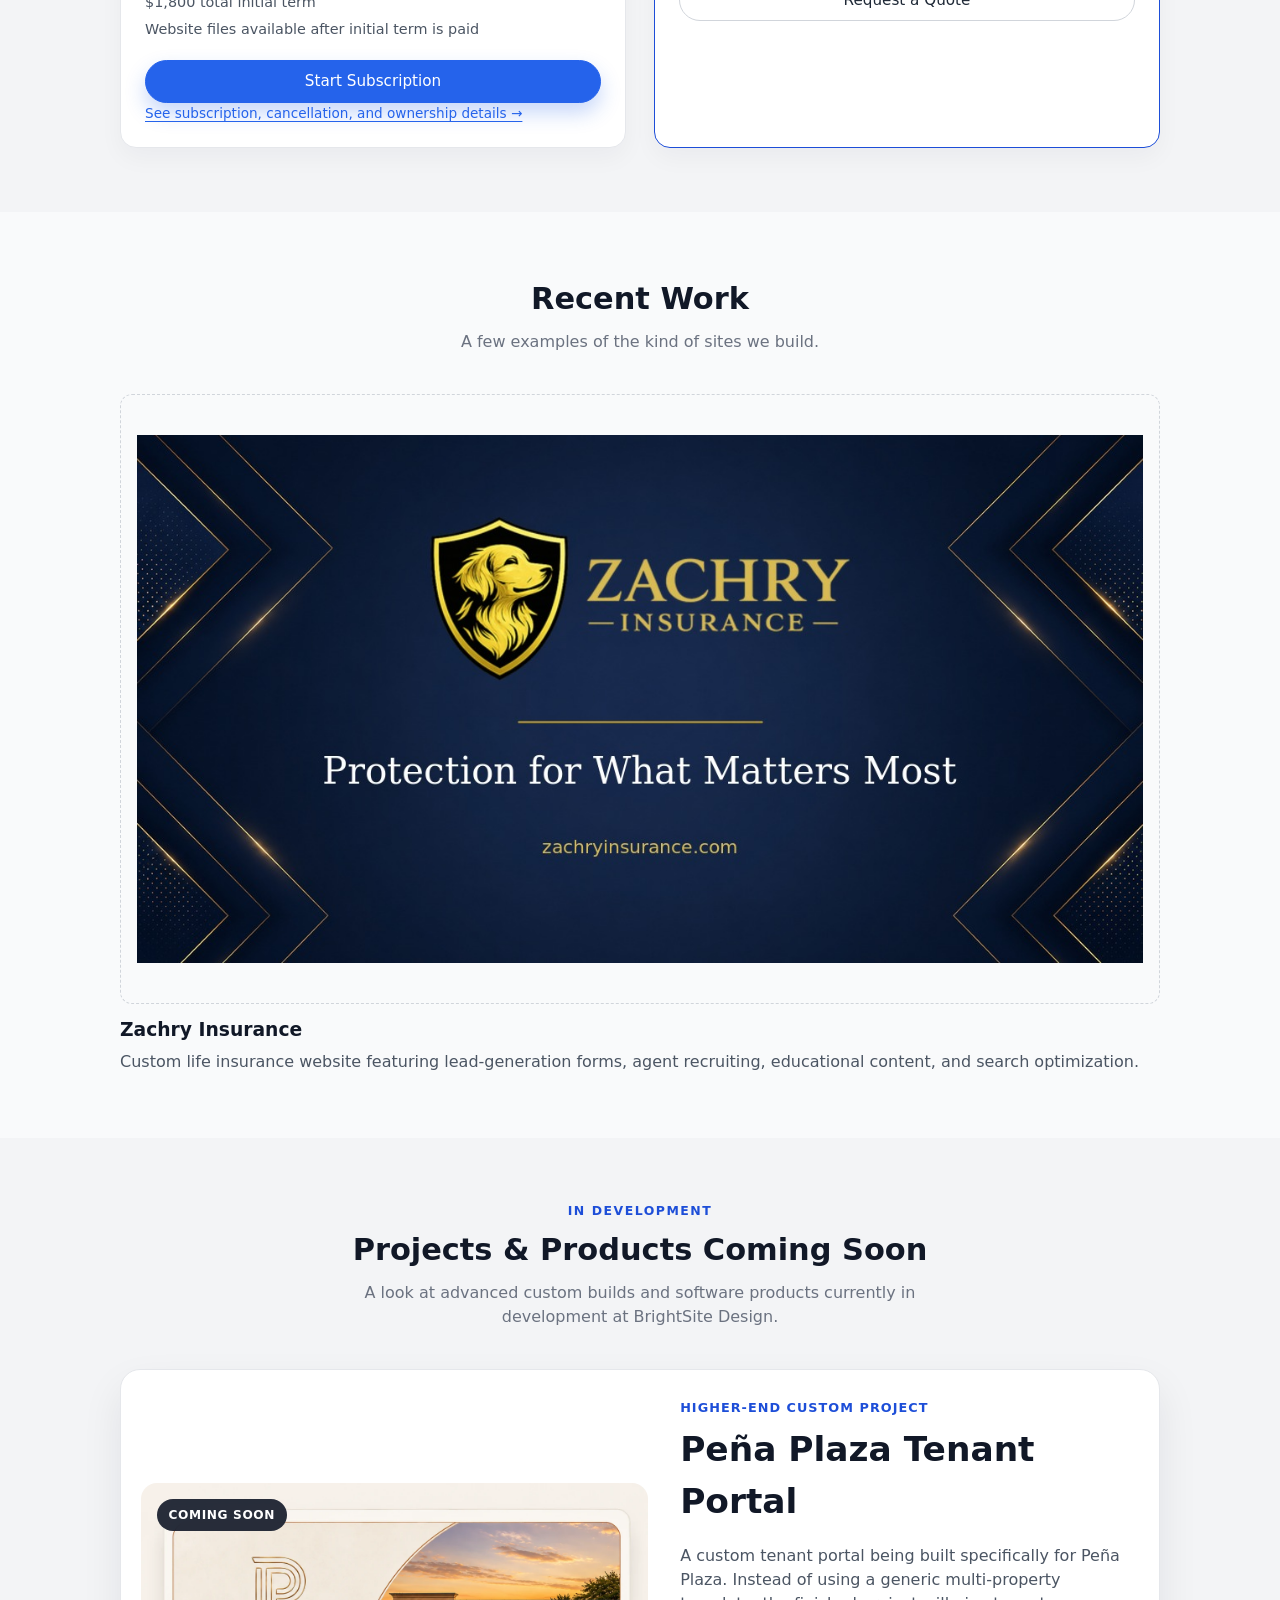
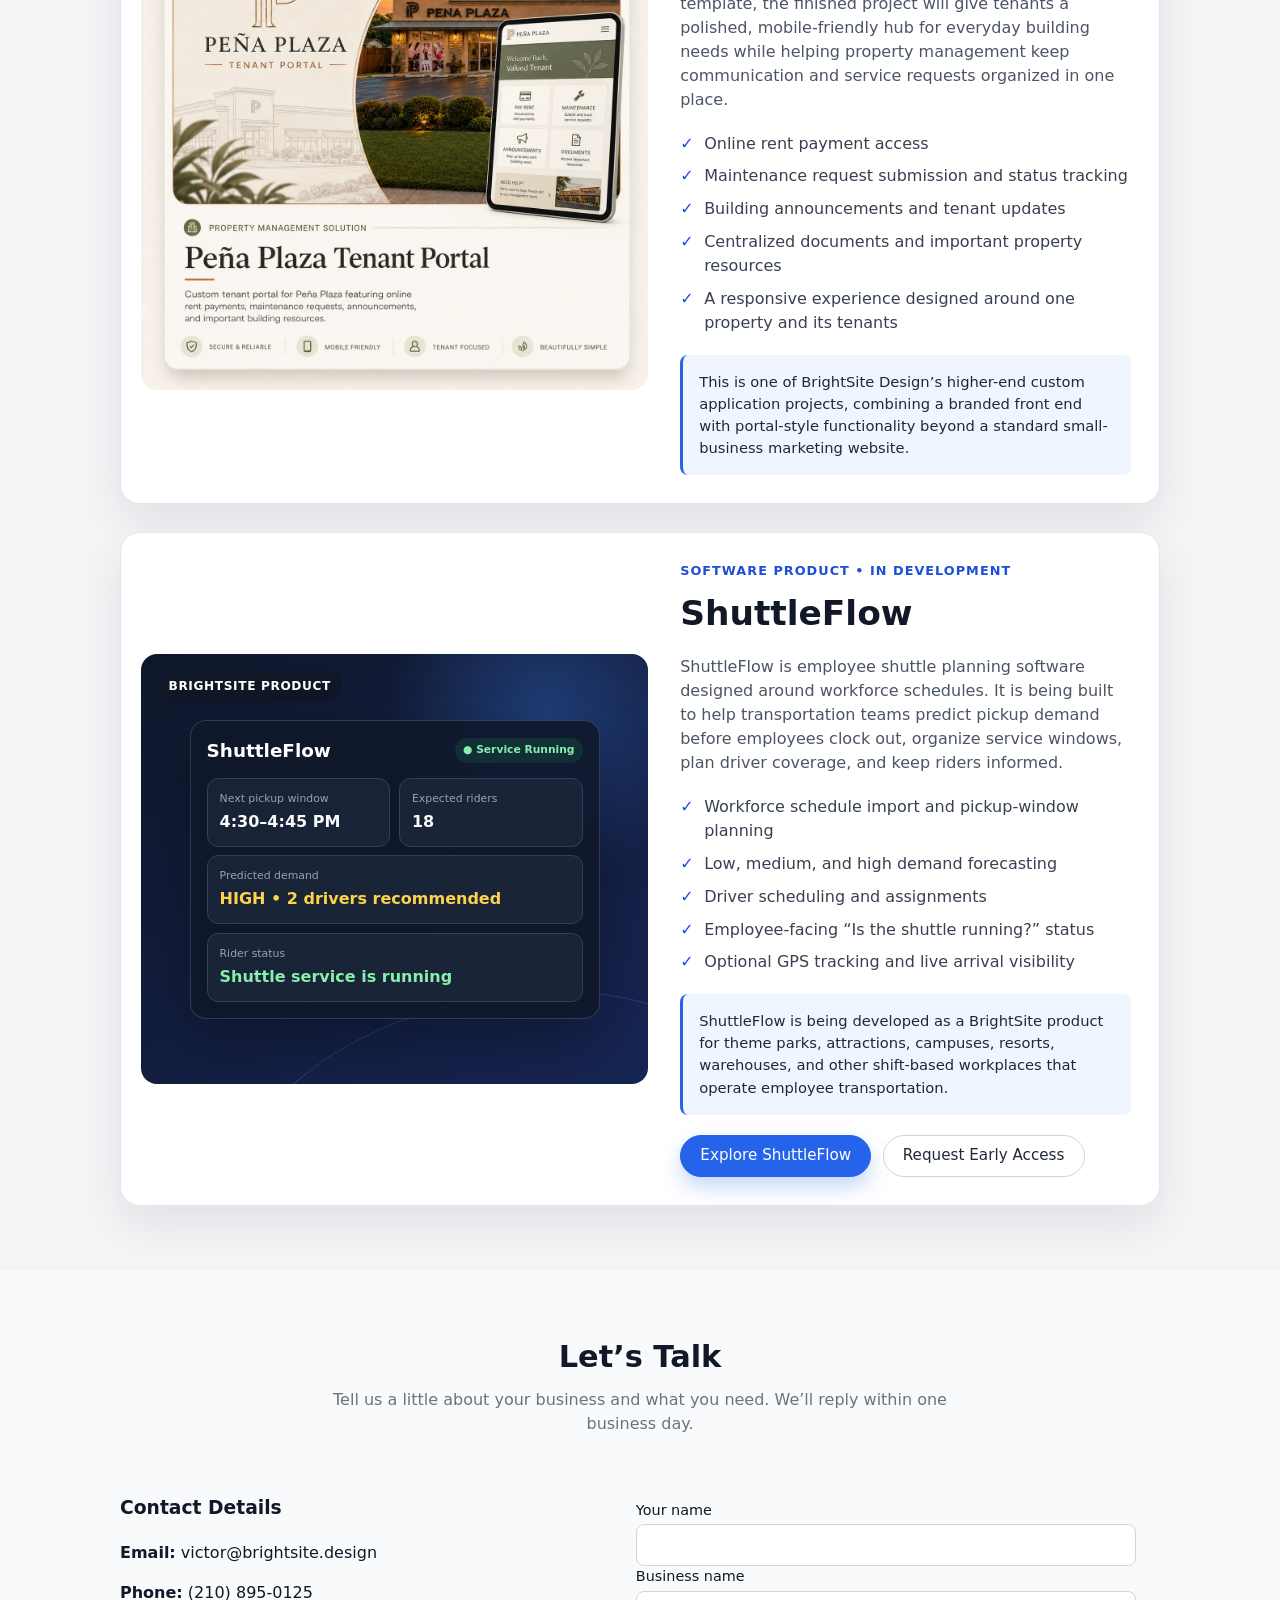
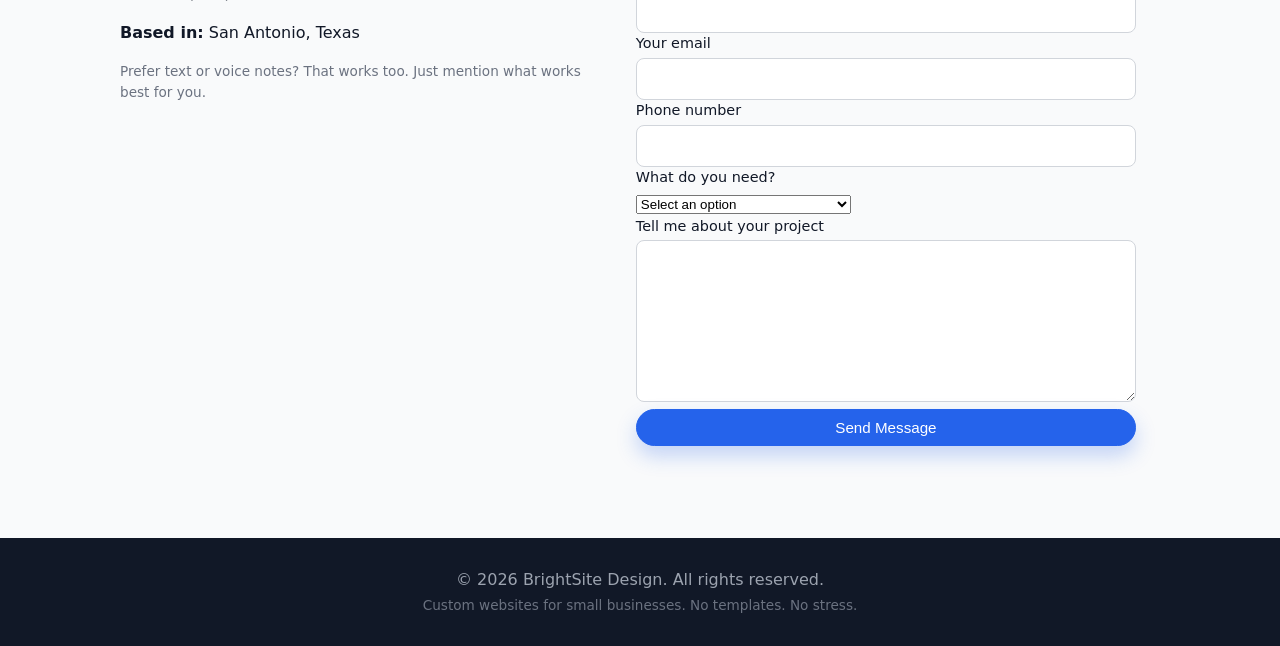
==== commit c045afdb: "Add Products navigation and ShuttleFlow pages" ====
--- a/index.html
+++ b/index.html
@@ -122,6 +122,7 @@
         <li><a href="/web-design-san-antonio">Web Design</a></li>
         <li><a href="/seo-aeo-keyword-research">SEO &amp; AEO</a></li>
         <li><a href="/#portfolio">Portfolio</a></li>
+        <li><a href="/products">Products</a></li>
         <li><a href="/pricing">Pricing</a></li>
         <li><a href="/wordpress-vs-static-websites">Why Static</a></li>
         <li><a href="/website-technology-transparency">Transparency</a></li>
--- a/css/styles.css
+++ b/css/styles.css
@@ -1741,3 +1741,227 @@
     min-height: 360px;
   }
 }
+
+
+/* Products hub */
+.nav-links a[aria-current="page"] {
+  background-color: #e5f0ff;
+  color: #1d4ed8;
+  font-weight: 600;
+}
+
+.products-hero {
+  padding: 5rem 0 4.25rem;
+  background: linear-gradient(180deg, #ffffff 0%, #f8fbff 100%);
+}
+
+.products-hero-inner {
+  max-width: 760px;
+  text-align: center;
+}
+
+.products-hero h1 {
+  margin: 0.35rem 0 1rem;
+  font-size: clamp(2.35rem, 5vw, 3.8rem);
+  line-height: 1.08;
+  letter-spacing: -0.035em;
+}
+
+.products-hero p:not(.about-label) {
+  margin: 0 auto;
+  max-width: 690px;
+  color: #4b5563;
+  font-size: 1.05rem;
+}
+
+.products-featured {
+  display: grid;
+  grid-template-columns: minmax(0, 1fr) minmax(0, 1fr);
+  gap: 2.5rem;
+  align-items: center;
+  padding: 1.4rem;
+  background-color: #ffffff;
+  border: 1px solid #dbe4f0;
+  border-radius: 1.4rem;
+  box-shadow: 0 20px 45px rgba(15, 23, 42, 0.08);
+}
+
+.products-preview {
+  padding: 1.2rem;
+  border-radius: 1.1rem;
+  background: #0f172a;
+  color: #ffffff;
+  box-shadow: inset 0 0 0 1px rgba(255, 255, 255, 0.08);
+}
+
+.products-preview-top,
+.products-preview-row {
+  display: flex;
+  align-items: center;
+  justify-content: space-between;
+  gap: 1rem;
+}
+
+.products-preview-top {
+  padding-bottom: 1rem;
+  border-bottom: 1px solid rgba(255, 255, 255, 0.12);
+}
+
+.products-preview-top > div,
+.products-preview-row > div {
+  display: grid;
+  gap: 0.15rem;
+}
+
+.products-preview-label,
+.products-preview-row span,
+.products-preview-stats span {
+  color: #94a3b8;
+  font-size: 0.76rem;
+}
+
+.products-preview-label {
+  color: #60a5fa;
+  font-weight: 700;
+  letter-spacing: 0.12em;
+}
+
+.products-live {
+  display: inline-flex;
+  align-items: center;
+  gap: 0.4rem;
+  padding: 0.35rem 0.6rem;
+  border-radius: 999px;
+  background: rgba(34, 197, 94, 0.12);
+  color: #bbf7d0;
+  font-size: 0.78rem;
+  font-weight: 600;
+}
+
+.products-live span {
+  width: 0.45rem;
+  height: 0.45rem;
+  border-radius: 999px;
+  background: #22c55e;
+}
+
+.products-preview-stats {
+  display: grid;
+  grid-template-columns: repeat(3, 1fr);
+  gap: 0.65rem;
+  margin: 1rem 0;
+}
+
+.products-preview-stats > div {
+  display: grid;
+  gap: 0.25rem;
+  padding: 0.8rem;
+  border-radius: 0.75rem;
+  background: rgba(255, 255, 255, 0.07);
+}
+
+.products-preview-stats strong {
+  font-size: 0.95rem;
+}
+
+.products-preview-row {
+  margin-top: 0.55rem;
+  padding: 0.75rem 0.8rem;
+  border-radius: 0.75rem;
+  background: rgba(255, 255, 255, 0.05);
+}
+
+.products-preview-row > span {
+  color: #bfdbfe;
+  font-weight: 600;
+}
+
+.products-featured-copy h3 {
+  margin: 0.9rem 0 0.75rem;
+  font-size: clamp(1.7rem, 3vw, 2.35rem);
+  line-height: 1.15;
+}
+
+.products-featured-copy > p {
+  margin: 0;
+  color: #4b5563;
+}
+
+.products-actions {
+  display: flex;
+  flex-wrap: wrap;
+  gap: 0.7rem;
+  margin-top: 1.25rem;
+}
+
+.products-values {
+  grid-template-columns: repeat(3, 1fr);
+}
+
+.products-cta {
+  display: flex;
+  align-items: center;
+  justify-content: space-between;
+  gap: 2rem;
+  padding: 1.5rem 0;
+}
+
+.products-cta h2 {
+  margin: 0.35rem 0 0.4rem;
+}
+
+.products-cta p:not(.about-label) {
+  margin: 0;
+  color: #4b5563;
+}
+
+/* The extra Products item makes the desktop nav wider. Collapse it before it crowds. */
+@media (max-width: 1120px) {
+  .nav-toggle {
+    display: inline-block;
+  }
+
+  .nav-links {
+    position: absolute;
+    top: 110%;
+    right: 0;
+    flex-direction: column;
+    align-items: flex-start;
+    background-color: #ffffff;
+    border-radius: 0.75rem;
+    border: 1px solid #e5e7eb;
+    padding: 0.75rem;
+    min-width: 210px;
+    box-shadow: 0 12px 25px rgba(15, 23, 42, 0.12);
+    display: none;
+  }
+
+  .nav-links.show {
+    display: flex;
+  }
+}
+
+@media (max-width: 768px) {
+  .products-hero {
+    padding: 3.8rem 0 3.2rem;
+  }
+
+  .products-featured,
+  .products-values {
+    grid-template-columns: 1fr;
+  }
+
+  .products-featured {
+    gap: 1.4rem;
+    padding: 0.9rem;
+  }
+
+  .products-preview-stats {
+    grid-template-columns: 1fr;
+  }
+
+  .products-cta {
+    align-items: flex-start;
+    flex-direction: column;
+  }
+}
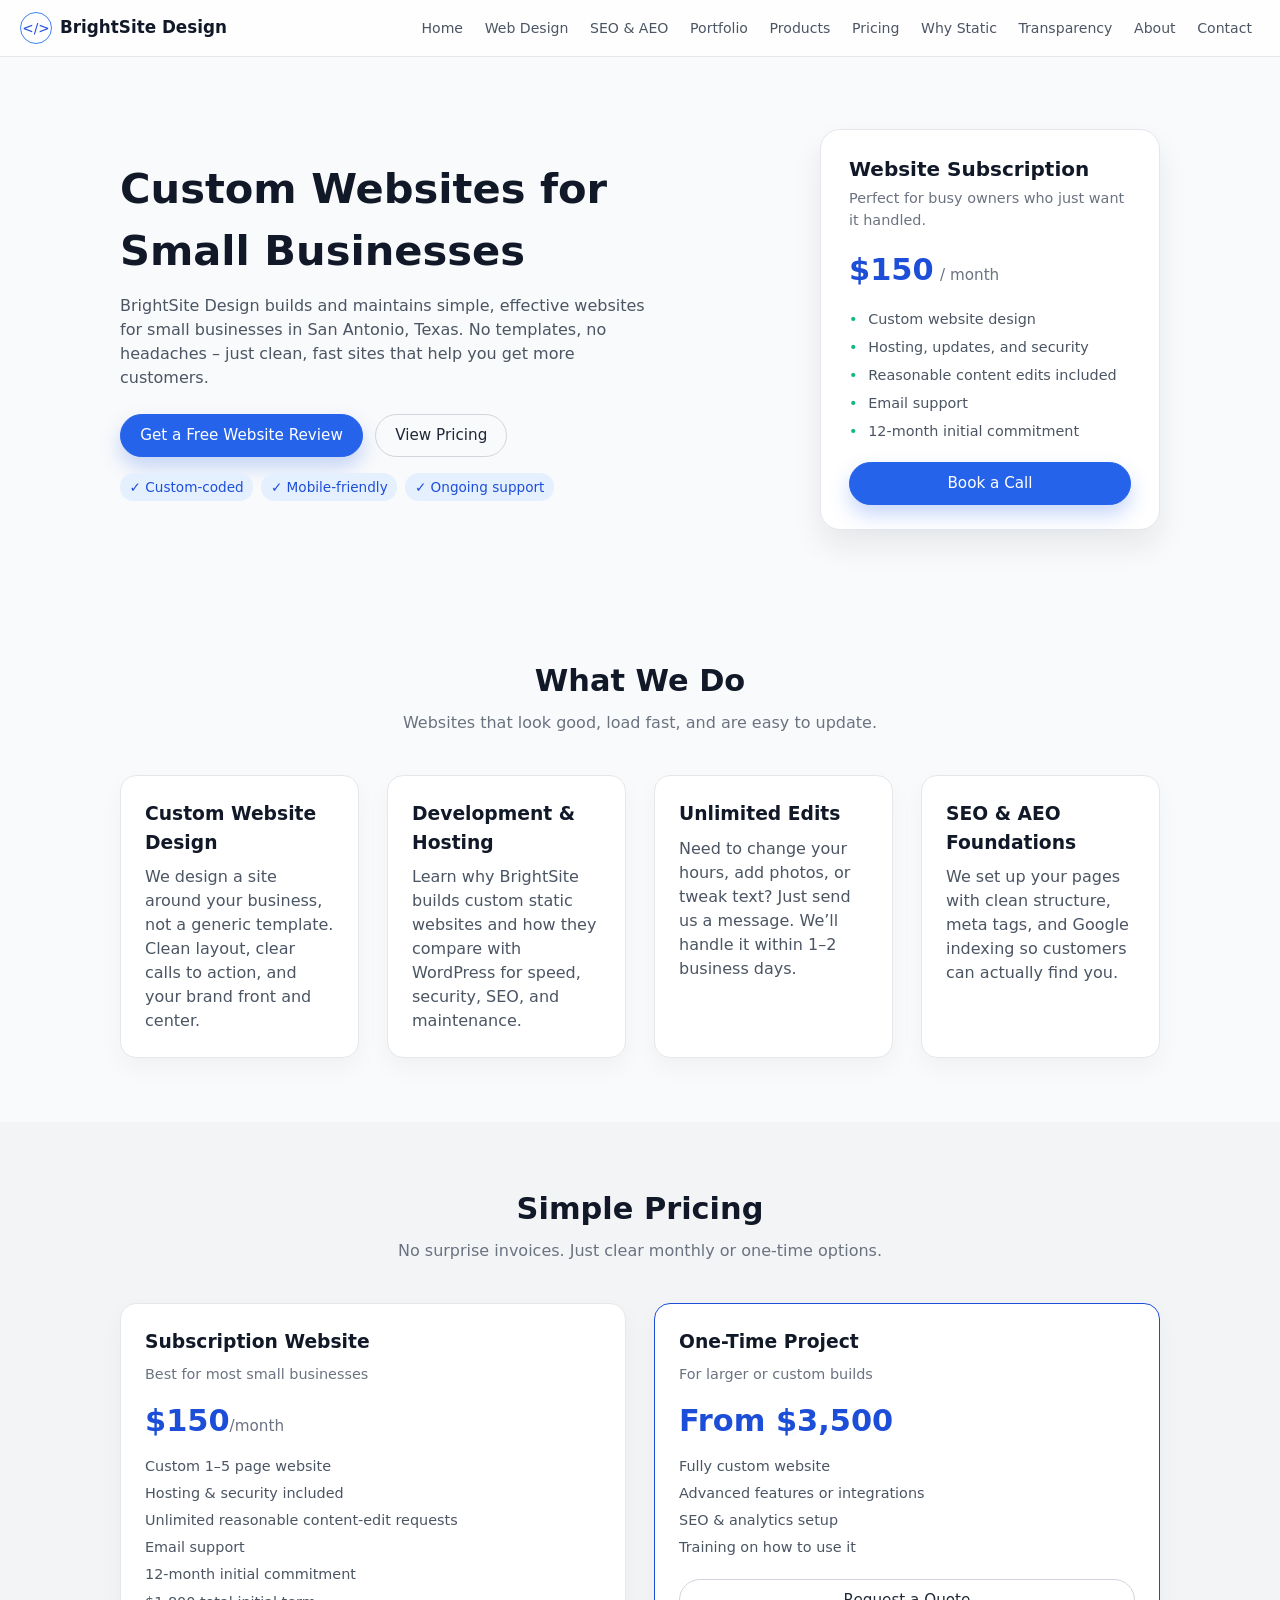
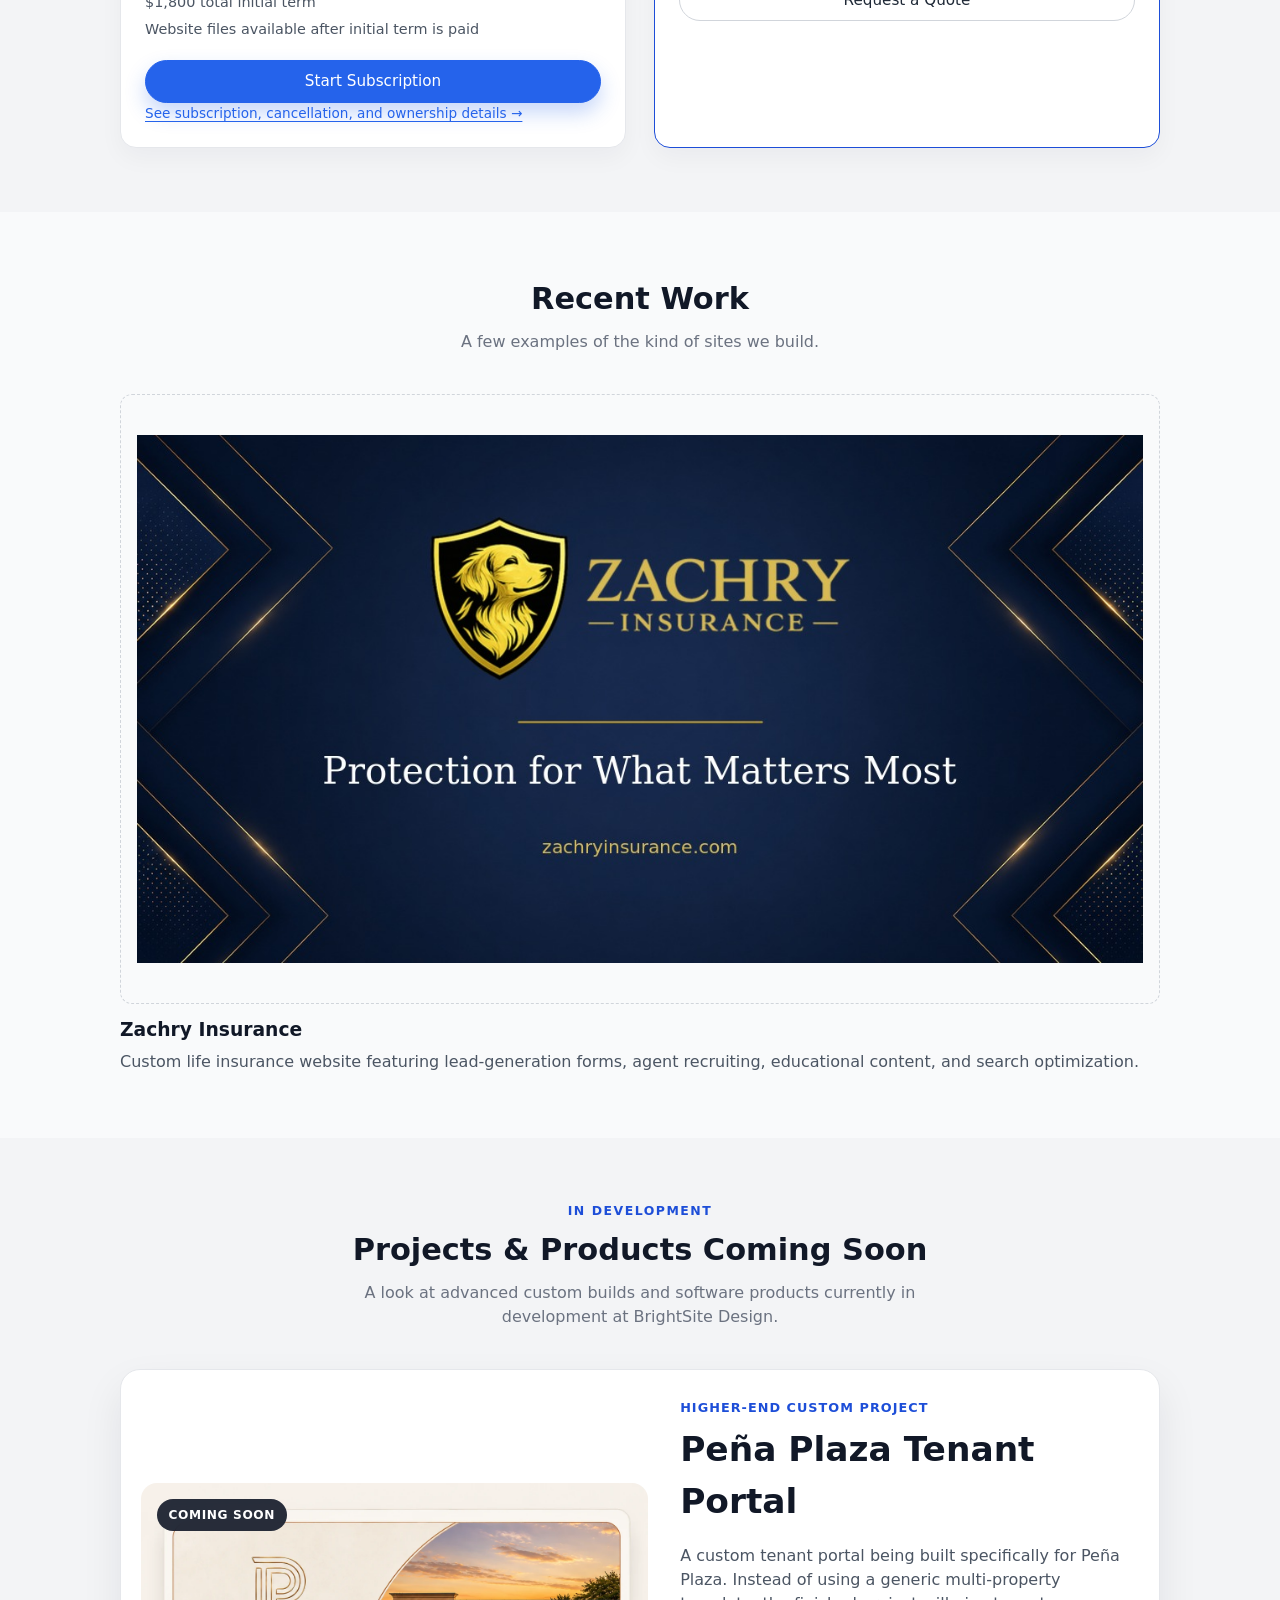
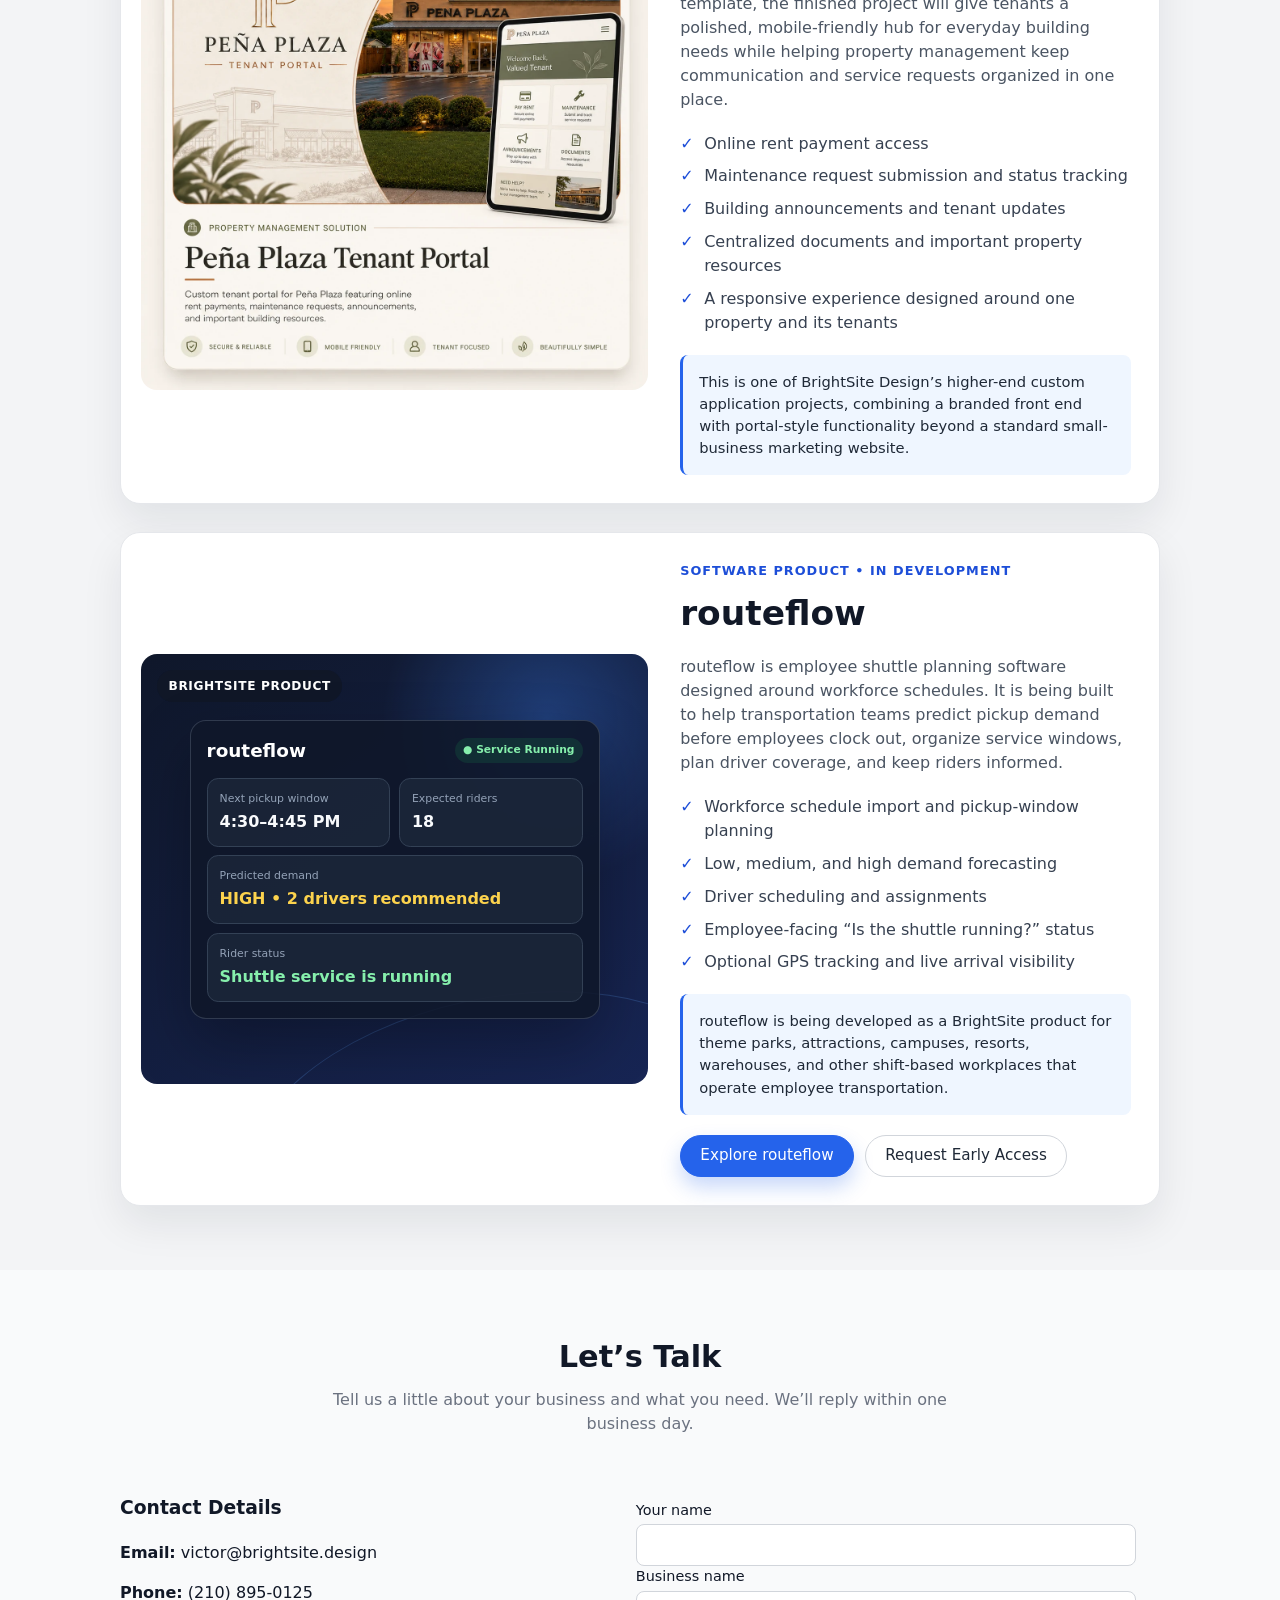
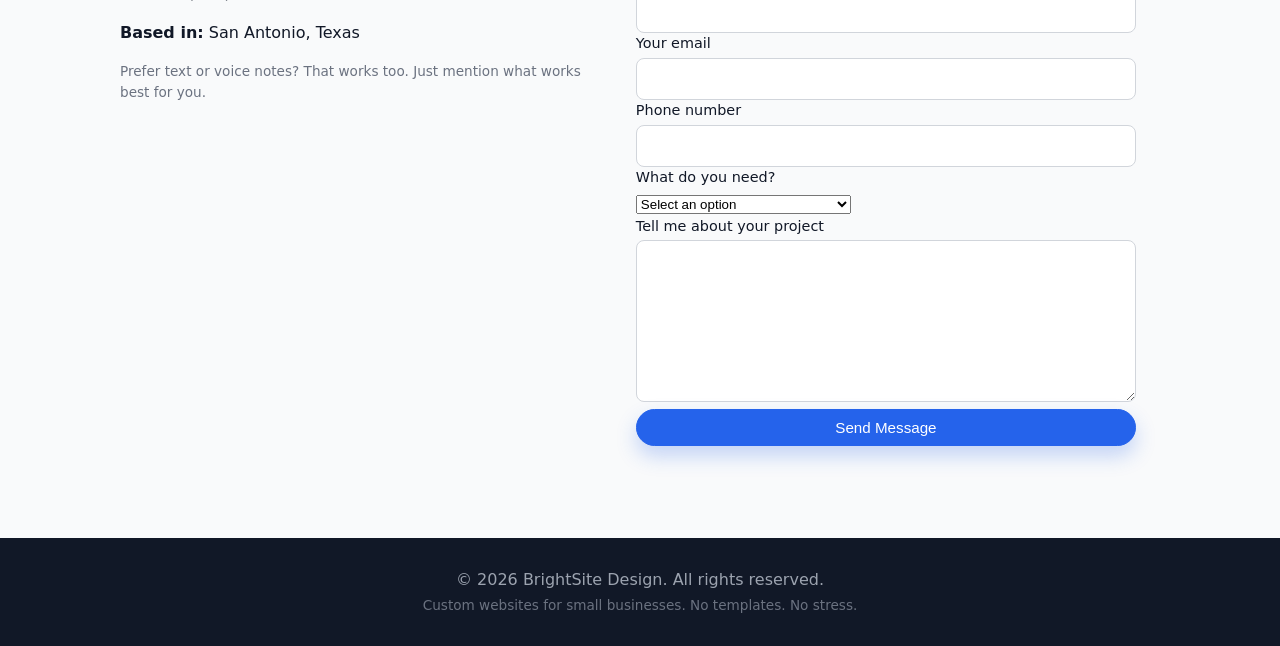
==== commit 5bfa3413: "update product name" ====
--- a/index.html
+++ b/index.html
@@ -380,13 +380,13 @@
         </article>
 
         <article class="featured-project">
-          <div class="featured-project-media shuttleflow-preview">
-            <div class="shuttleflow-preview-panel" aria-label="ShuttleFlow concept preview">
-              <div class="shuttleflow-preview-brand">
-                <strong>ShuttleFlow</strong>
+          <div class="featured-project-media routeflow-preview">
+            <div class="routeflow-preview-panel" aria-label="routeflow concept preview">
+              <div class="routeflow-preview-brand">
+                <strong>routeflow</strong>
                 <span>● Service Running</span>
               </div>
-              <div class="shuttleflow-preview-stat">
+              <div class="routeflow-preview-stat">
                 <div>
                   <span>Next pickup window</span>
                   <strong>4:30–4:45 PM</strong>
@@ -396,11 +396,11 @@
                   <strong>18</strong>
                 </div>
               </div>
-              <div class="shuttleflow-preview-row">
+              <div class="routeflow-preview-row">
                 <span>Predicted demand</span>
                 <strong>HIGH • 2 drivers recommended</strong>
               </div>
-              <div class="shuttleflow-preview-row">
+              <div class="routeflow-preview-row">
                 <span>Rider status</span>
                 <strong style="color:#86efac;">Shuttle service is running</strong>
               </div>
@@ -410,9 +410,9 @@
 
           <div class="featured-project-content">
             <p class="project-eyebrow">Software Product • In Development</p>
-            <h3>ShuttleFlow</h3>
+            <h3>routeflow</h3>
             <p>
-              ShuttleFlow is employee shuttle planning software designed around
+              routeflow is employee shuttle planning software designed around
               workforce schedules. It is being built to help transportation teams
               predict pickup demand before employees clock out, organize service
               windows, plan driver coverage, and keep riders informed.
@@ -427,14 +427,14 @@
             </ul>
 
             <p class="project-note">
-              ShuttleFlow is being developed as a BrightSite product for theme
+              routeflow is being developed as a BrightSite product for theme
               parks, attractions, campuses, resorts, warehouses, and other
               shift-based workplaces that operate employee transportation.
             </p>
 
             <div class="featured-project-actions">
-              <a href="/shuttleflow" class="btn btn-primary">Explore ShuttleFlow</a>
-              <a href="/shuttleflow#early-access" class="btn btn-outline">Request Early Access</a>
+              <a href="/routeflow" class="btn btn-primary">Explore routeflow</a>
+              <a href="/routeflow#early-access" class="btn btn-outline">Request Early Access</a>
             </div>
           </div>
         </article>
--- a/css/styles.css
+++ b/css/styles.css
@@ -793,9 +793,9 @@
   
 
 
-/* ShuttleFlow product page */
-
-.shuttleflow-page {
+/* routeflow product page */
+
+.routeflow-page {
   background: #f8fafc;
 }
 
@@ -1553,7 +1553,7 @@
   text-align: center;
 }
 
-/* ShuttleFlow card on BrightSite homepage */
+/* routeflow card on BrightSite homepage */
 
 .coming-projects {
   display: grid;
@@ -1567,7 +1567,7 @@
   margin-top: 1.25rem;
 }
 
-.shuttleflow-preview {
+.routeflow-preview {
   position: relative;
   min-height: 430px;
   display: flex;
@@ -1580,7 +1580,7 @@
     linear-gradient(145deg, #0f172a 0%, #172554 100%);
 }
 
-.shuttleflow-preview::after {
+.routeflow-preview::after {
   content: "";
   position: absolute;
   inset: auto -20% -45% 20%;
@@ -1590,7 +1590,7 @@
   transform: rotate(-12deg);
 }
 
-.shuttleflow-preview-panel {
+.routeflow-preview-panel {
   position: relative;
   z-index: 1;
   width: min(100%, 410px);
@@ -1602,7 +1602,7 @@
   color: #e2e8f0;
 }
 
-.shuttleflow-preview-brand {
+.routeflow-preview-brand {
   display: flex;
   align-items: center;
   justify-content: space-between;
@@ -1610,12 +1610,12 @@
   margin-bottom: 0.85rem;
 }
 
-.shuttleflow-preview-brand strong {
+.routeflow-preview-brand strong {
   color: #ffffff;
   font-size: 1.15rem;
 }
 
-.shuttleflow-preview-brand span {
+.routeflow-preview-brand span {
   padding: 0.3rem 0.5rem;
   border-radius: 999px;
   background: rgba(34, 197, 94, 0.12);
@@ -1624,44 +1624,44 @@
   font-weight: 700;
 }
 
-.shuttleflow-preview-stat {
+.routeflow-preview-stat {
   display: grid;
   grid-template-columns: 1fr 1fr;
   gap: 0.55rem;
 }
 
-.shuttleflow-preview-stat div,
-.shuttleflow-preview-row {
+.routeflow-preview-stat div,
+.routeflow-preview-row {
   padding: 0.75rem;
   border: 1px solid #334155;
   border-radius: 0.7rem;
   background: rgba(30, 41, 59, 0.75);
 }
 
-.shuttleflow-preview-stat span,
-.shuttleflow-preview-stat strong,
-.shuttleflow-preview-row span,
-.shuttleflow-preview-row strong {
+.routeflow-preview-stat span,
+.routeflow-preview-stat strong,
+.routeflow-preview-row span,
+.routeflow-preview-row strong {
   display: block;
 }
 
-.shuttleflow-preview-stat span,
-.shuttleflow-preview-row span {
+.routeflow-preview-stat span,
+.routeflow-preview-row span {
   color: #94a3b8;
   font-size: 0.68rem;
 }
 
-.shuttleflow-preview-stat strong,
-.shuttleflow-preview-row strong {
+.routeflow-preview-stat strong,
+.routeflow-preview-row strong {
   margin-top: 0.15rem;
   color: #f8fafc;
 }
 
-.shuttleflow-preview-row {
+.routeflow-preview-row {
   margin-top: 0.55rem;
 }
 
-.shuttleflow-preview-row strong {
+.routeflow-preview-row strong {
   color: #fcd34d;
 }
 
@@ -1737,7 +1737,7 @@
     min-height: 310px;
   }
 
-  .shuttleflow-preview {
+  .routeflow-preview {
     min-height: 360px;
   }
 }
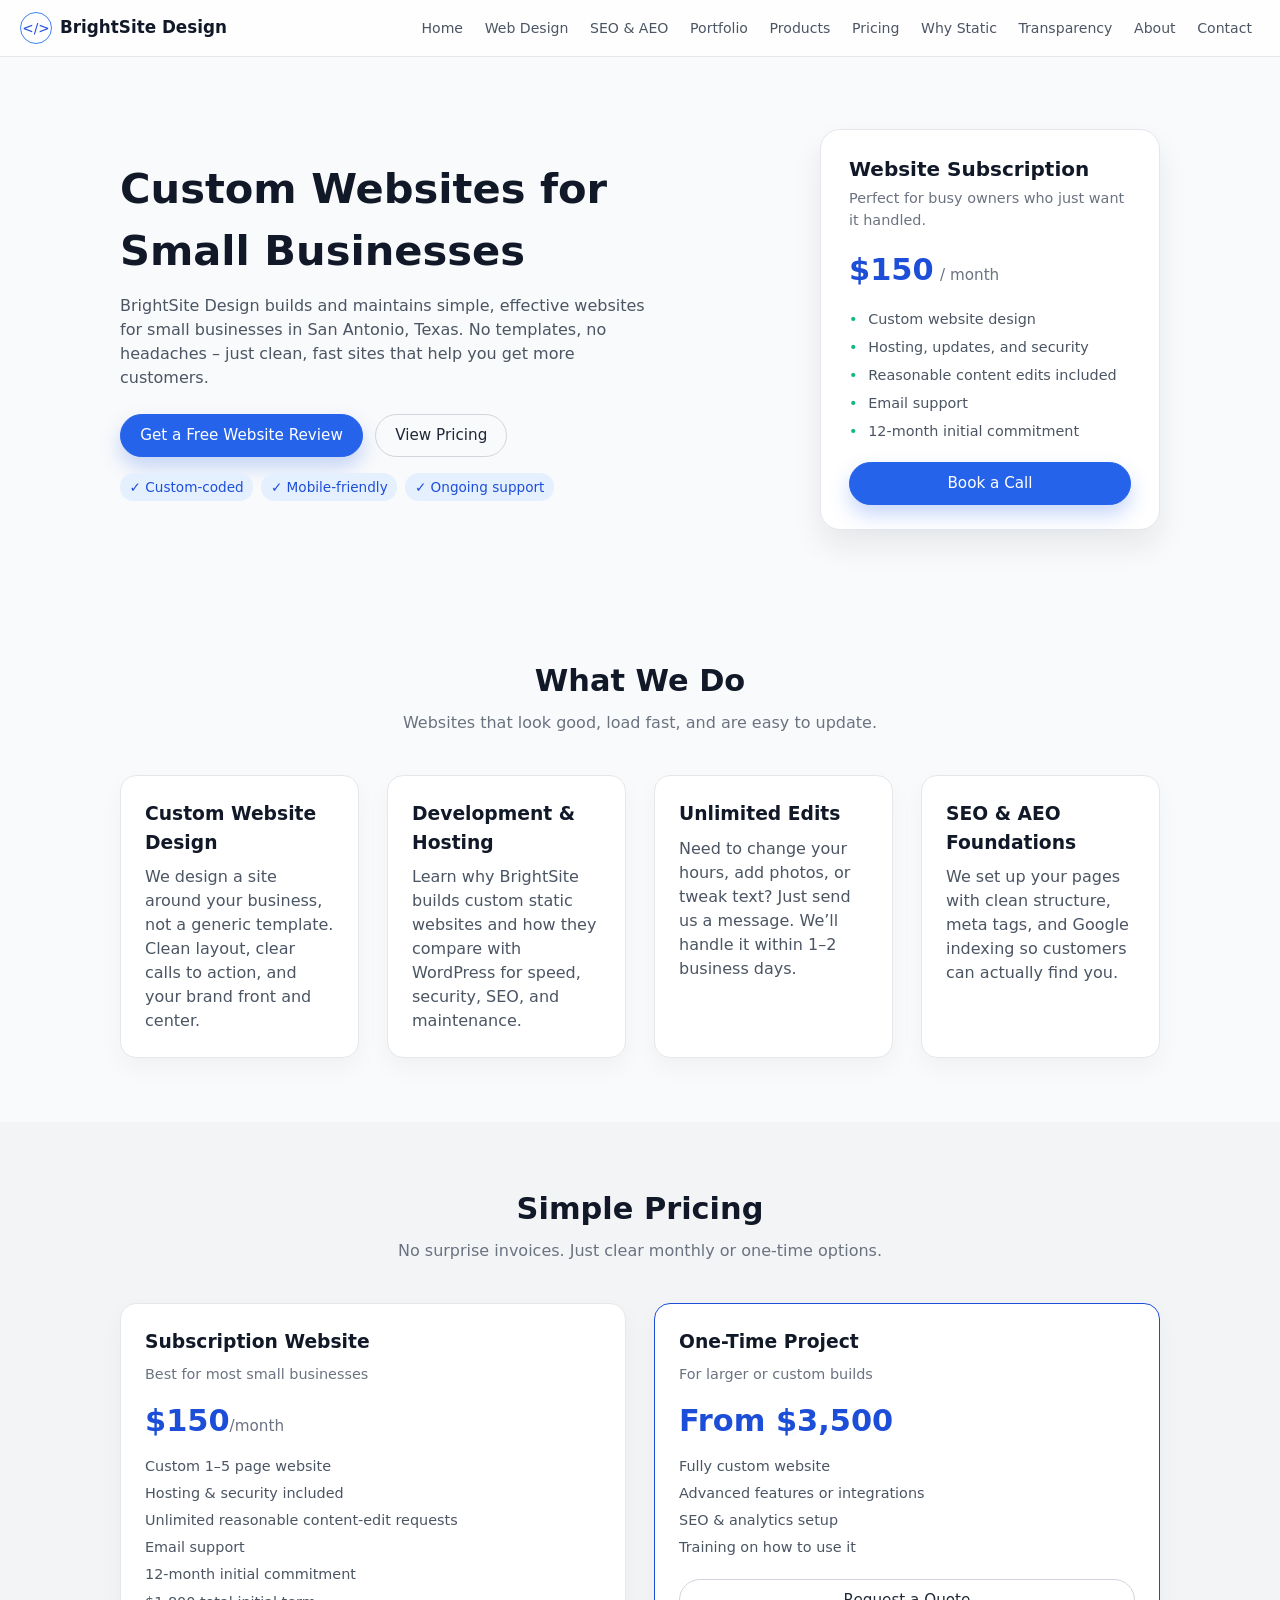
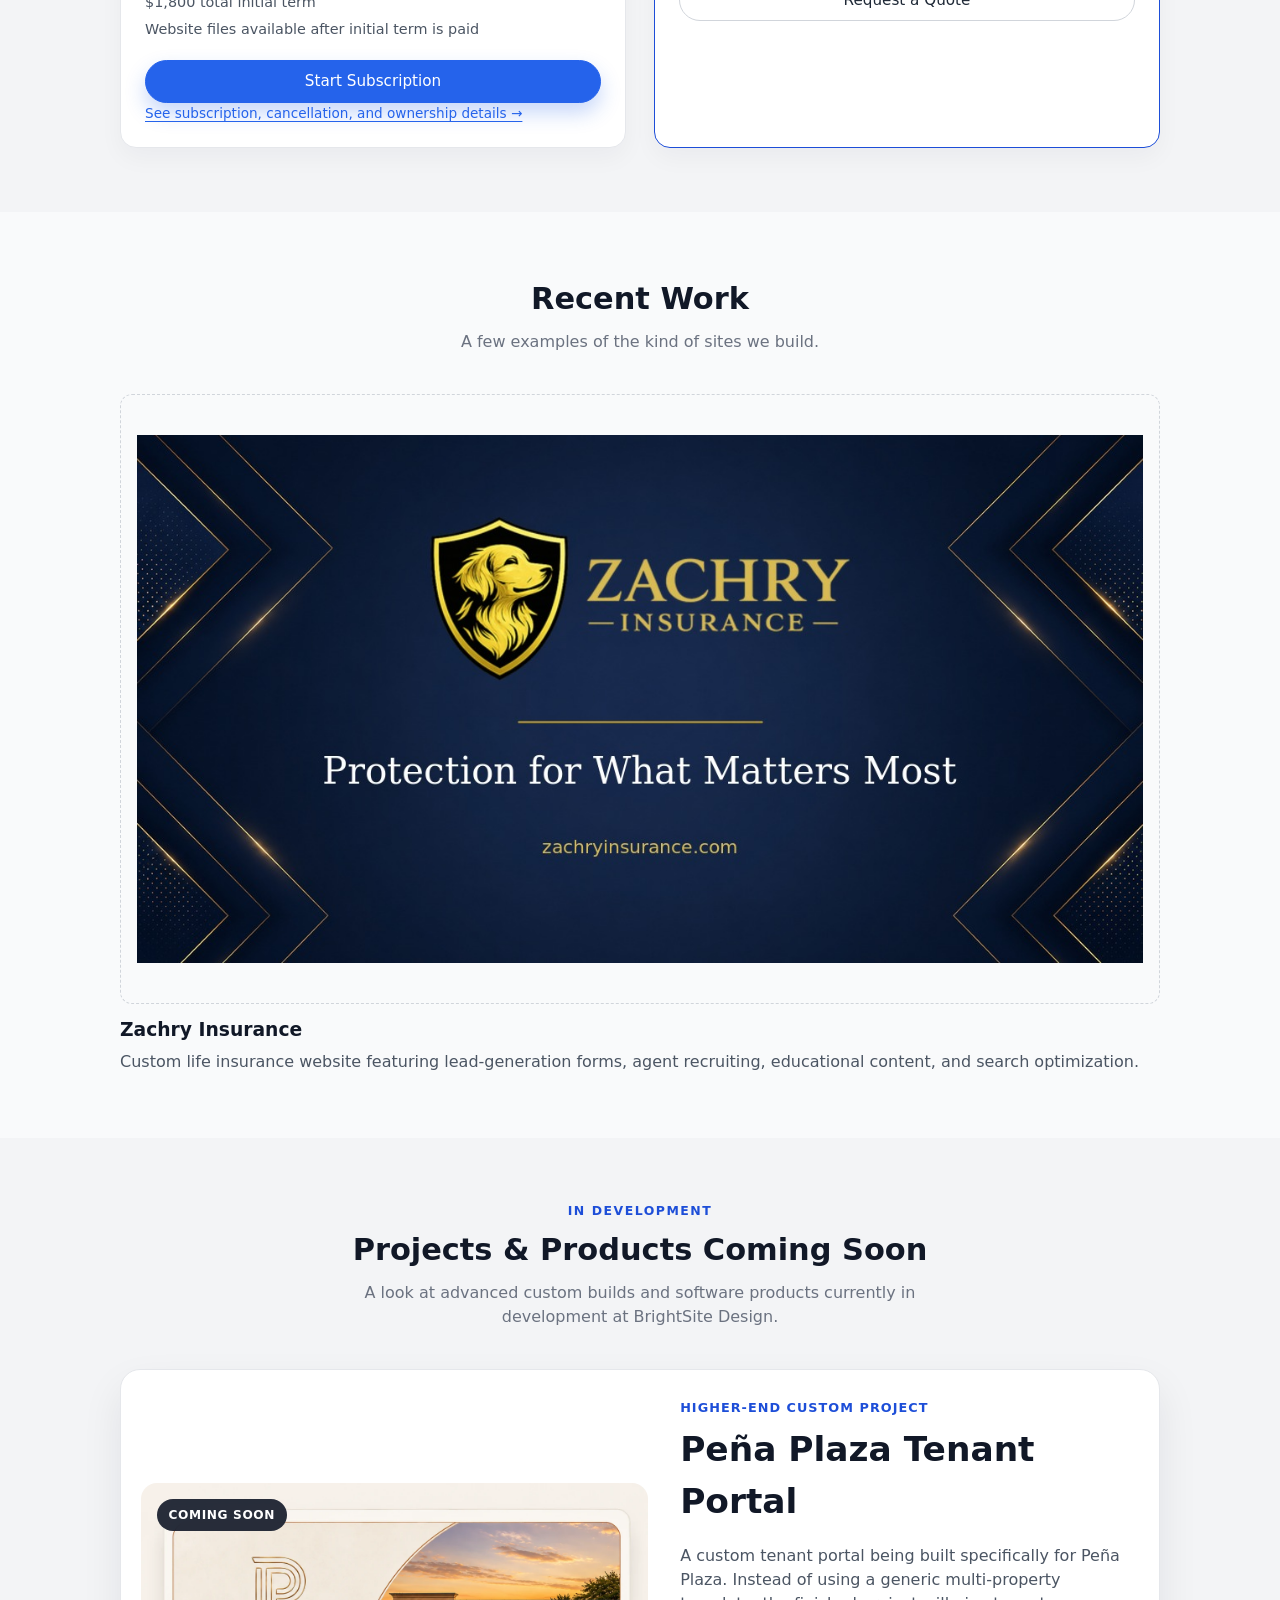
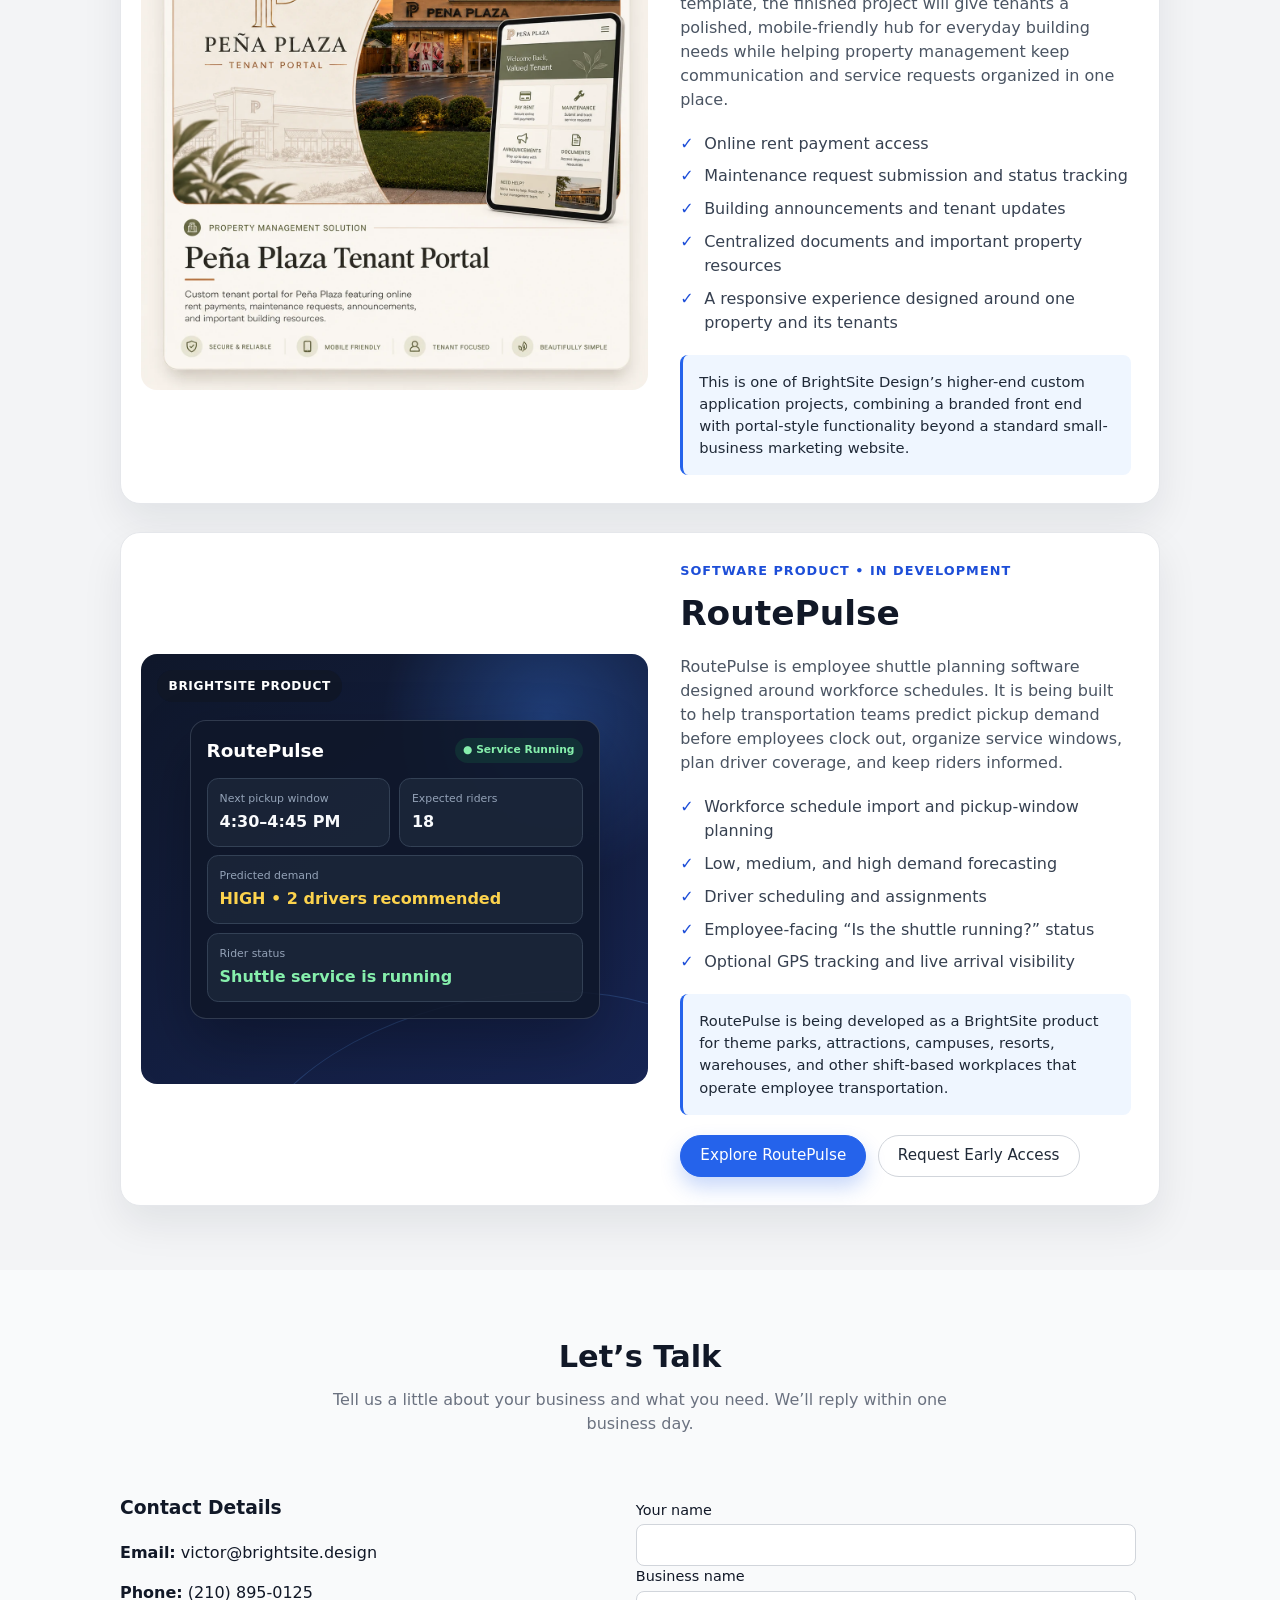
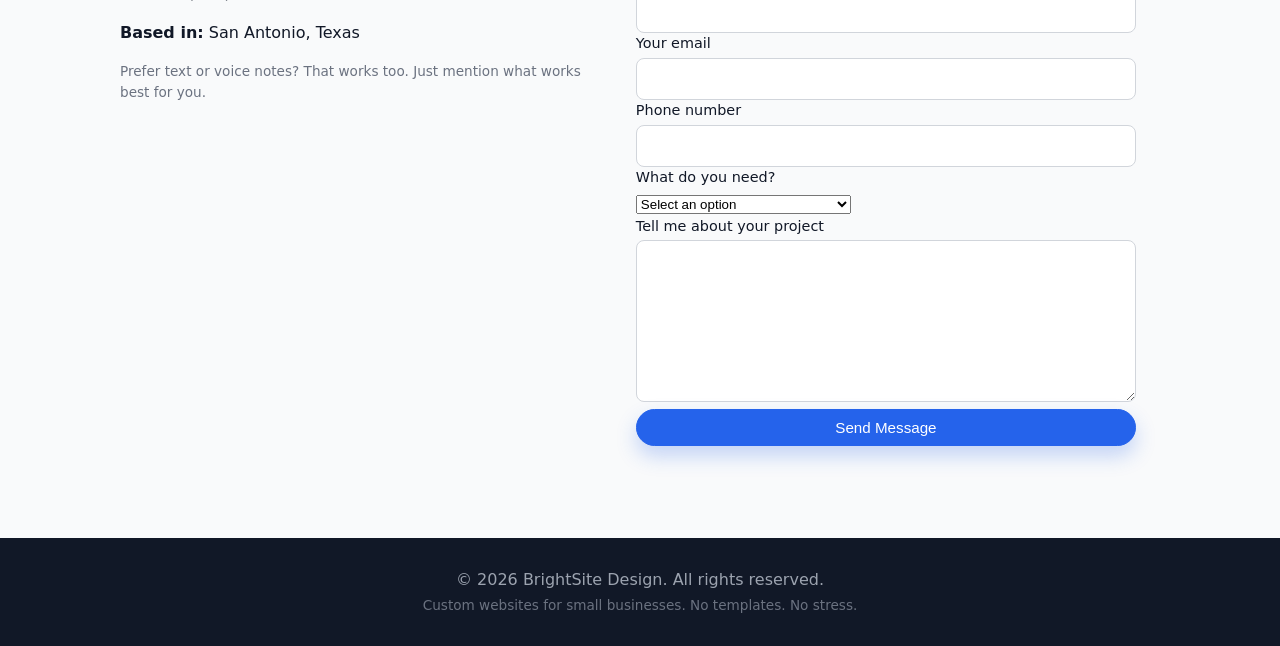
==== commit f5cf26fa: "rename shuttleFlow product to routepulse" ====
--- a/index.html
+++ b/index.html
@@ -380,13 +380,13 @@
         </article>
 
         <article class="featured-project">
-          <div class="featured-project-media routeflow-preview">
-            <div class="routeflow-preview-panel" aria-label="routeflow concept preview">
-              <div class="routeflow-preview-brand">
-                <strong>routeflow</strong>
+          <div class="featured-project-media routepulse-preview">
+            <div class="routepulse-preview-panel" aria-label="RoutePulse concept preview">
+              <div class="routepulse-preview-brand">
+                <strong>RoutePulse</strong>
                 <span>● Service Running</span>
               </div>
-              <div class="routeflow-preview-stat">
+              <div class="routepulse-preview-stat">
                 <div>
                   <span>Next pickup window</span>
                   <strong>4:30–4:45 PM</strong>
@@ -396,11 +396,11 @@
                   <strong>18</strong>
                 </div>
               </div>
-              <div class="routeflow-preview-row">
+              <div class="routepulse-preview-row">
                 <span>Predicted demand</span>
                 <strong>HIGH • 2 drivers recommended</strong>
               </div>
-              <div class="routeflow-preview-row">
+              <div class="routepulse-preview-row">
                 <span>Rider status</span>
                 <strong style="color:#86efac;">Shuttle service is running</strong>
               </div>
@@ -410,9 +410,9 @@
 
           <div class="featured-project-content">
             <p class="project-eyebrow">Software Product • In Development</p>
-            <h3>routeflow</h3>
+            <h3>RoutePulse</h3>
             <p>
-              routeflow is employee shuttle planning software designed around
+              RoutePulse is employee shuttle planning software designed around
               workforce schedules. It is being built to help transportation teams
               predict pickup demand before employees clock out, organize service
               windows, plan driver coverage, and keep riders informed.
@@ -427,14 +427,14 @@
             </ul>
 
             <p class="project-note">
-              routeflow is being developed as a BrightSite product for theme
+              RoutePulse is being developed as a BrightSite product for theme
               parks, attractions, campuses, resorts, warehouses, and other
               shift-based workplaces that operate employee transportation.
             </p>
 
             <div class="featured-project-actions">
-              <a href="/routeflow" class="btn btn-primary">Explore routeflow</a>
-              <a href="/routeflow#early-access" class="btn btn-outline">Request Early Access</a>
+              <a href="/routepulse" class="btn btn-primary">Explore RoutePulse</a>
+              <a href="/routepulse#early-access" class="btn btn-outline">Request Early Access</a>
             </div>
           </div>
         </article>
--- a/css/styles.css
+++ b/css/styles.css
@@ -793,9 +793,9 @@
   
 
 
-/* routeflow product page */
-
-.routeflow-page {
+/* RoutePulse product page */
+
+.routepulse-page {
   background: #f8fafc;
 }
 
@@ -1553,7 +1553,7 @@
   text-align: center;
 }
 
-/* routeflow card on BrightSite homepage */
+/* RoutePulse card on BrightSite homepage */
 
 .coming-projects {
   display: grid;
@@ -1567,7 +1567,7 @@
   margin-top: 1.25rem;
 }
 
-.routeflow-preview {
+.routepulse-preview {
   position: relative;
   min-height: 430px;
   display: flex;
@@ -1580,7 +1580,7 @@
     linear-gradient(145deg, #0f172a 0%, #172554 100%);
 }
 
-.routeflow-preview::after {
+.routepulse-preview::after {
   content: "";
   position: absolute;
   inset: auto -20% -45% 20%;
@@ -1590,7 +1590,7 @@
   transform: rotate(-12deg);
 }
 
-.routeflow-preview-panel {
+.routepulse-preview-panel {
   position: relative;
   z-index: 1;
   width: min(100%, 410px);
@@ -1602,7 +1602,7 @@
   color: #e2e8f0;
 }
 
-.routeflow-preview-brand {
+.routepulse-preview-brand {
   display: flex;
   align-items: center;
   justify-content: space-between;
@@ -1610,12 +1610,12 @@
   margin-bottom: 0.85rem;
 }
 
-.routeflow-preview-brand strong {
+.routepulse-preview-brand strong {
   color: #ffffff;
   font-size: 1.15rem;
 }
 
-.routeflow-preview-brand span {
+.routepulse-preview-brand span {
   padding: 0.3rem 0.5rem;
   border-radius: 999px;
   background: rgba(34, 197, 94, 0.12);
@@ -1624,44 +1624,44 @@
   font-weight: 700;
 }
 
-.routeflow-preview-stat {
+.routepulse-preview-stat {
   display: grid;
   grid-template-columns: 1fr 1fr;
   gap: 0.55rem;
 }
 
-.routeflow-preview-stat div,
-.routeflow-preview-row {
+.routepulse-preview-stat div,
+.routepulse-preview-row {
   padding: 0.75rem;
   border: 1px solid #334155;
   border-radius: 0.7rem;
   background: rgba(30, 41, 59, 0.75);
 }
 
-.routeflow-preview-stat span,
-.routeflow-preview-stat strong,
-.routeflow-preview-row span,
-.routeflow-preview-row strong {
+.routepulse-preview-stat span,
+.routepulse-preview-stat strong,
+.routepulse-preview-row span,
+.routepulse-preview-row strong {
   display: block;
 }
 
-.routeflow-preview-stat span,
-.routeflow-preview-row span {
+.routepulse-preview-stat span,
+.routepulse-preview-row span {
   color: #94a3b8;
   font-size: 0.68rem;
 }
 
-.routeflow-preview-stat strong,
-.routeflow-preview-row strong {
+.routepulse-preview-stat strong,
+.routepulse-preview-row strong {
   margin-top: 0.15rem;
   color: #f8fafc;
 }
 
-.routeflow-preview-row {
+.routepulse-preview-row {
   margin-top: 0.55rem;
 }
 
-.routeflow-preview-row strong {
+.routepulse-preview-row strong {
   color: #fcd34d;
 }
 
@@ -1737,7 +1737,7 @@
     min-height: 310px;
   }
 
-  .routeflow-preview {
+  .routepulse-preview {
     min-height: 360px;
   }
 }
